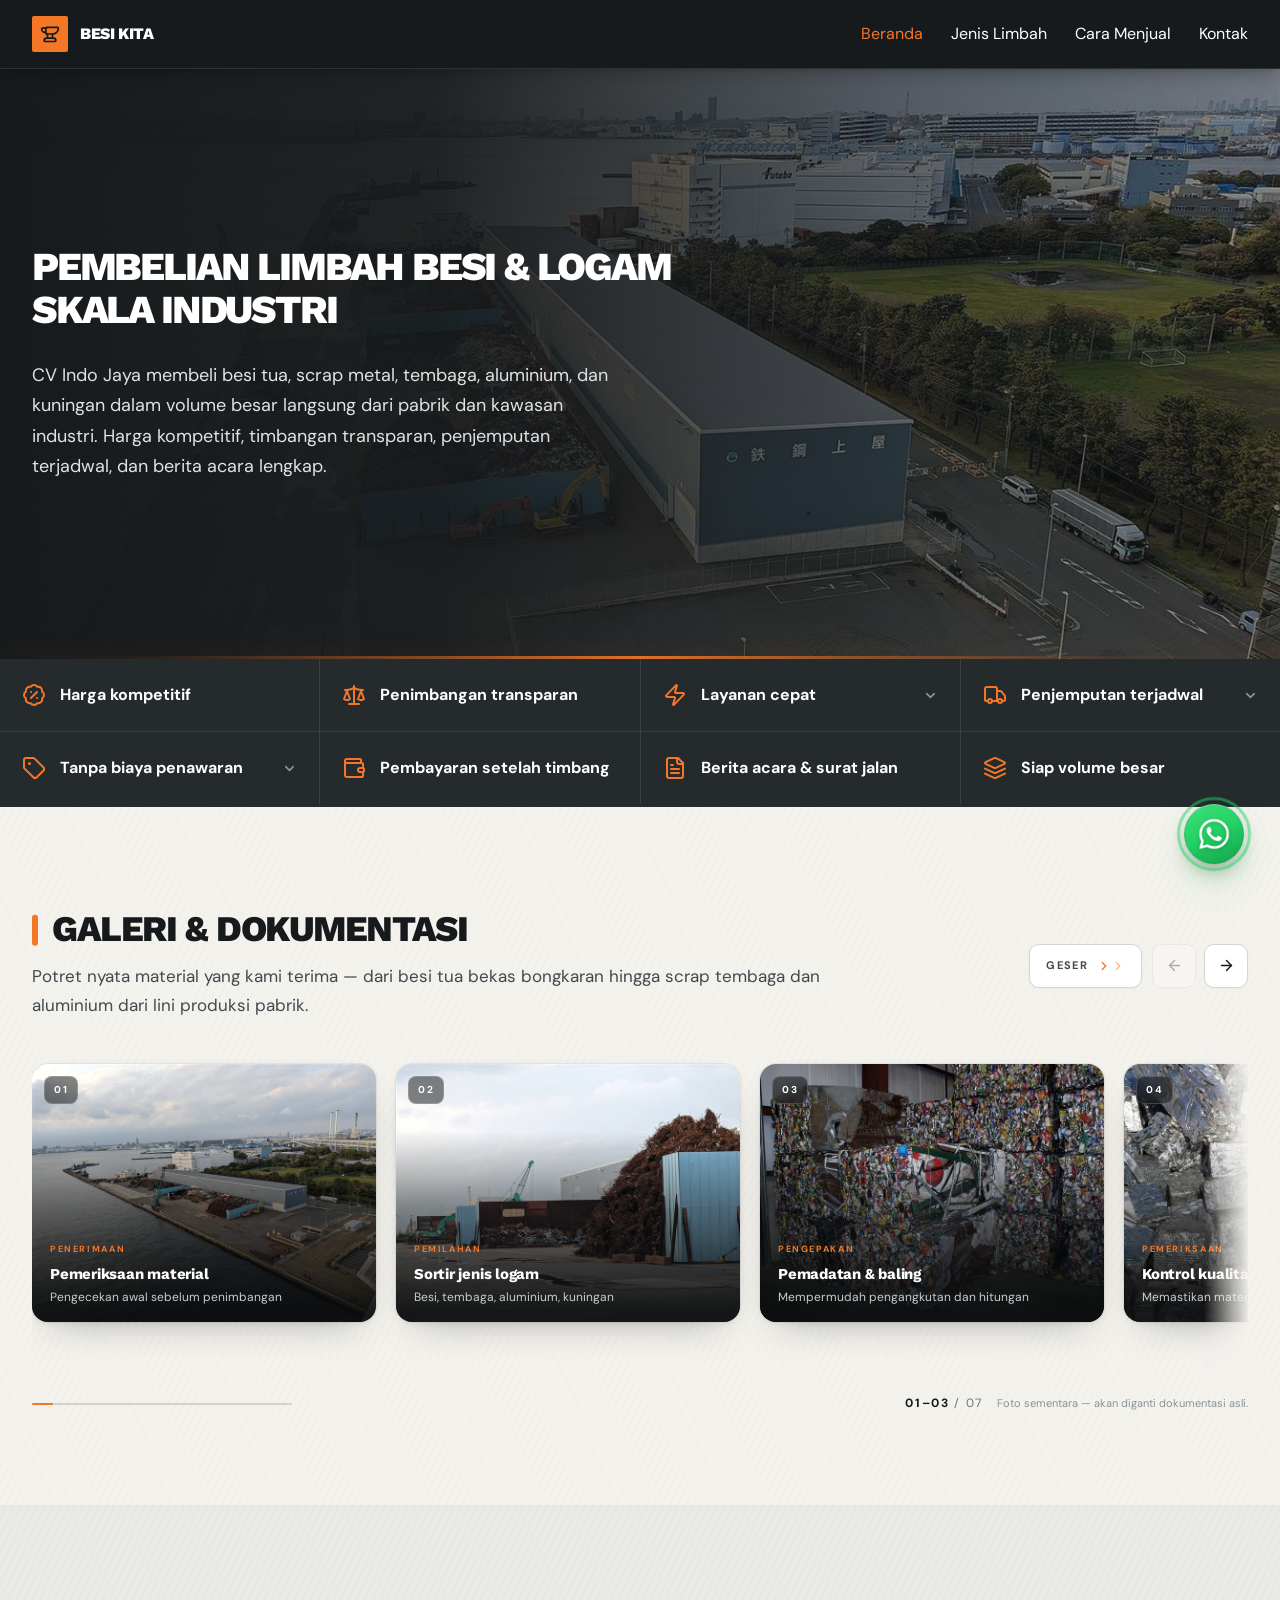
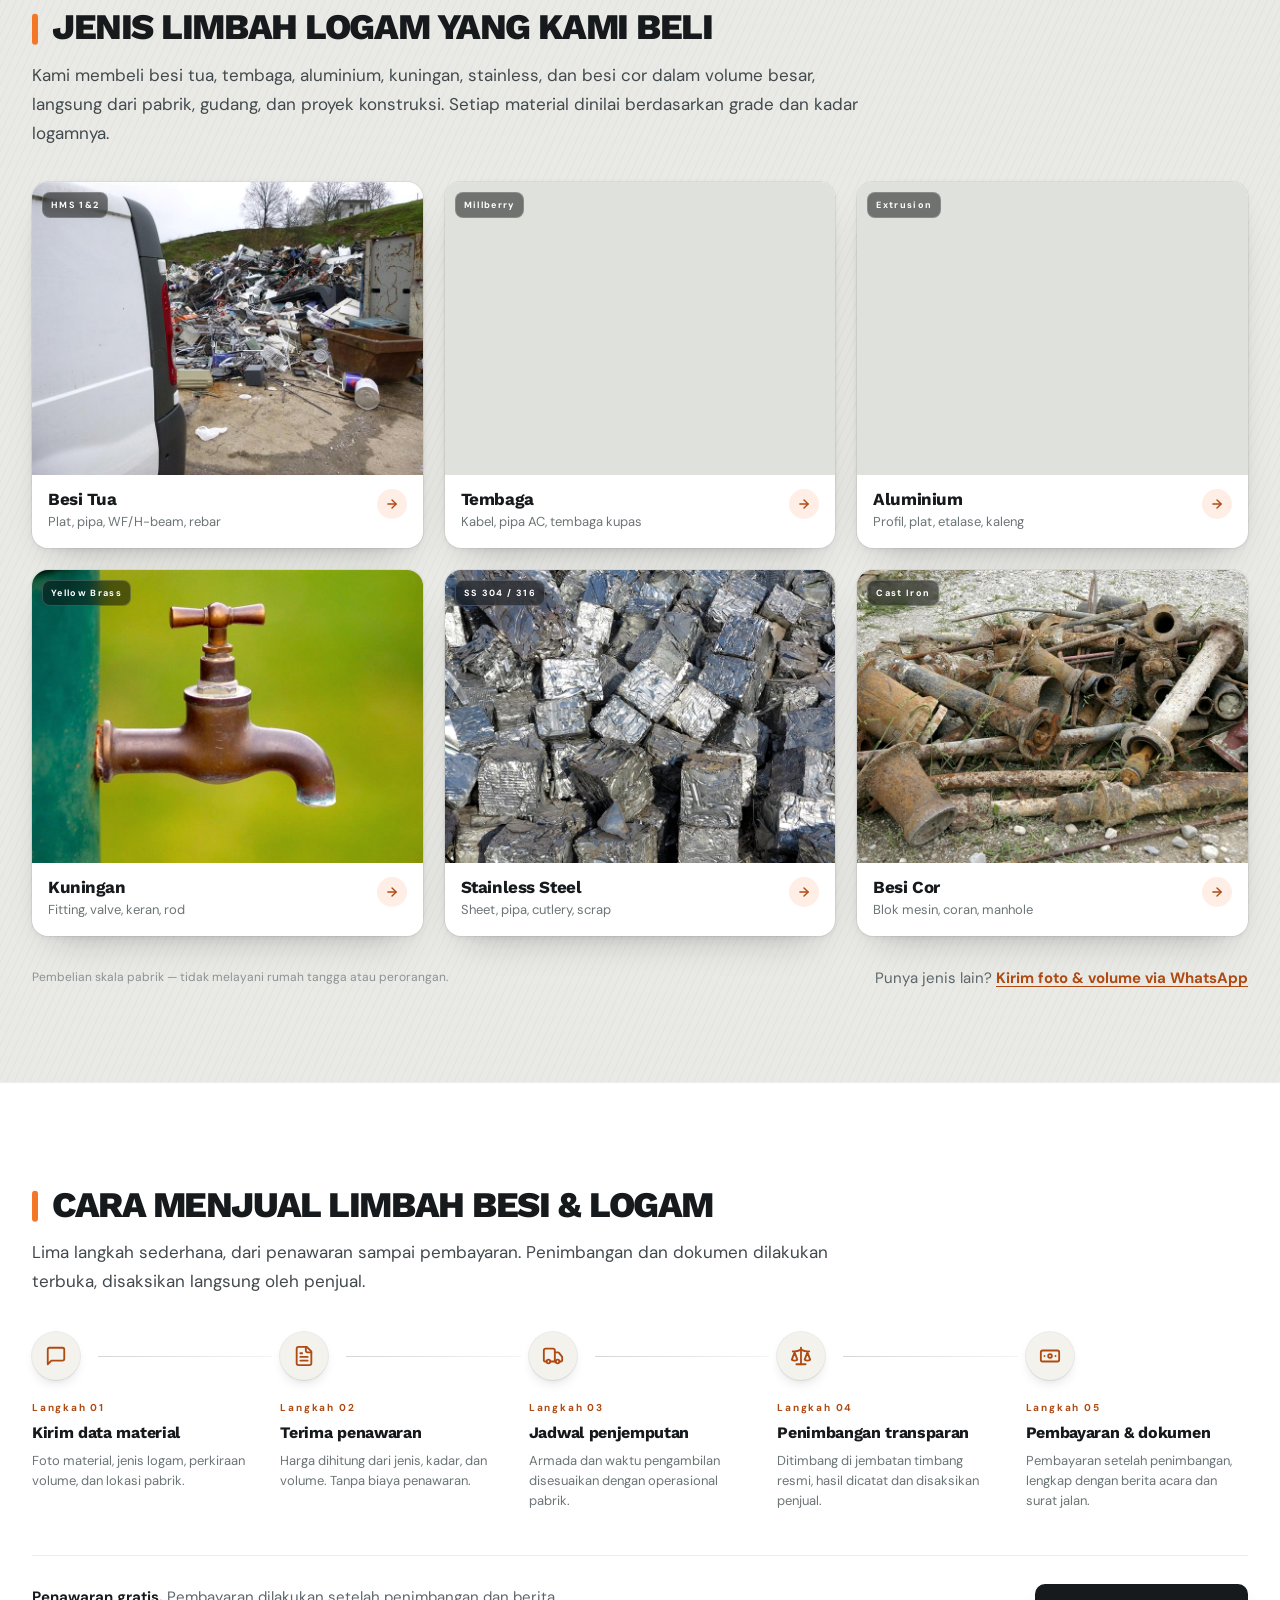
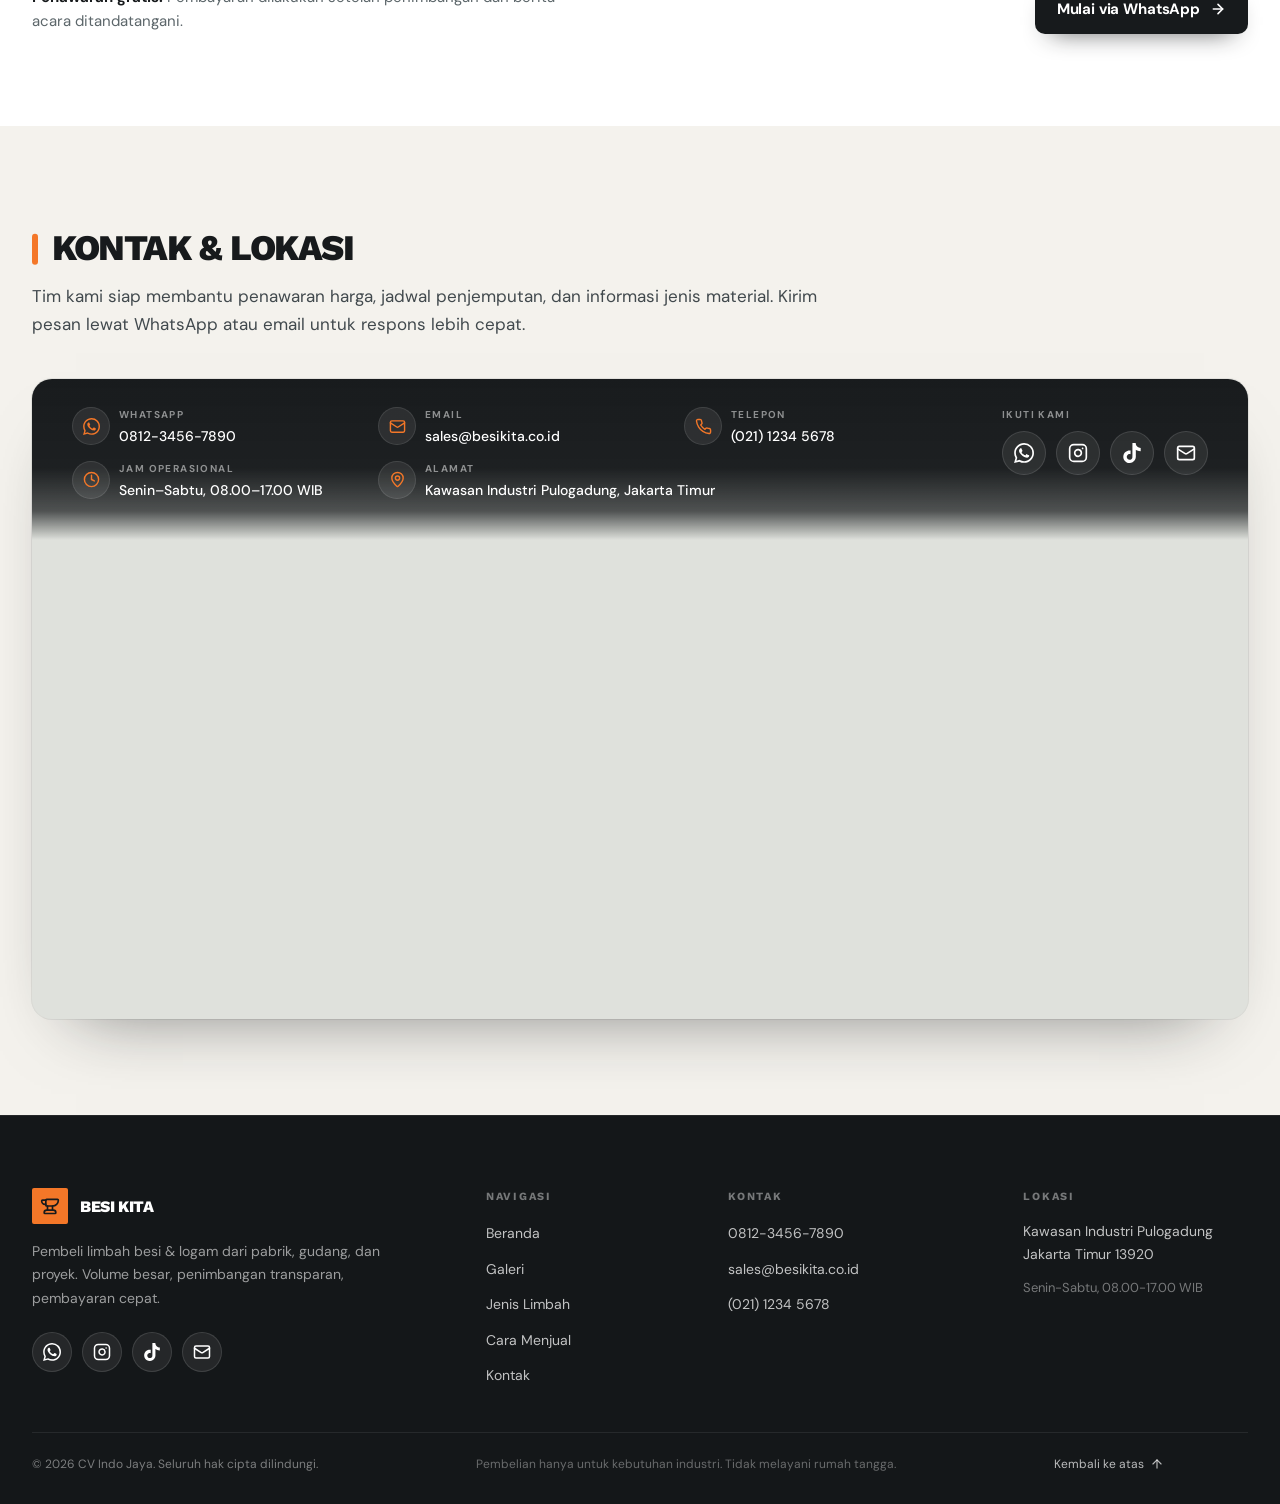
==== index.html @ 17318389 "Varian utama: seam hero lebih tebal, trust strip 8 keunggulan dengan dropdown alasan" ====
<!doctype html>
<html lang="id">
<head>
<meta charset="utf-8" />
<meta name="viewport" content="width=device-width, initial-scale=1" />
<!-- ===== SEO DASAR ===== -->
<title>Beli Limbah Besi &amp; Logam Pabrik | CV Indo Jaya</title>
<meta name="description" content="CV Indo Jaya membeli limbah besi tua, tembaga, aluminium, dan kuningan volume besar langsung dari pabrik. Timbangan transparan, jemput terjadwal." />
<meta name="robots" content="index, follow, max-image-preview:large, max-snippet:-1" />
<meta name="author" content="CV Indo Jaya" />
<meta name="geo.region" content="ID" />
<!-- TODO: ganti domain final saat sudah publish -->
<link rel="canonical" href="/" />
<link rel="alternate" hreflang="id" href="/" />

<!-- ===== OPEN GRAPH / WHATSAPP SHARE ===== -->
<meta property="og:type" content="website" />
<meta property="og:site_name" content="BESI KITA — CV Indo Jaya" />
<meta property="og:locale" content="id_ID" />
<meta property="og:title" content="Beli Limbah Besi &amp; Logam Skala Industri | CV Indo Jaya" />
<meta property="og:description" content="Pembelian besi tua, scrap metal, tembaga, aluminium, dan kuningan volume besar langsung dari pabrik. Timbangan transparan &amp; berita acara lengkap." />
<meta property="og:url" content="https://besikita.co.id/" />
<meta property="og:image" content="https://besikita.co.id/assets/hero/hero.jpg" />
<meta property="og:image:width" content="1500" />
<meta property="og:image:height" content="1130" />
<meta property="og:image:alt" content="Area penampungan scrap besi dan logam di kawasan industri" />
<meta name="twitter:card" content="summary_large_image" />
<meta name="twitter:title" content="Beli Limbah Besi &amp; Logam Skala Industri | CV Indo Jaya" />
<meta name="twitter:description" content="Pembelian besi tua, scrap metal, tembaga, aluminium, dan kuningan volume besar langsung dari pabrik." />
<meta name="twitter:image" content="https://besikita.co.id/assets/hero/hero.jpg" />

<meta name="theme-color" content="#171a1c" />
<script>document.documentElement.classList.add('js');</script>
<link rel="icon" href="data:image/svg+xml,%3Csvg xmlns='http://www.w3.org/2000/svg' viewBox='0 0 32 32'%3E%3Crect width='32' height='32' rx='3' fill='%23f47728'/%3E%3Cpath d='M9 12H8a4 4 0 0 1-4-4 1 1 0 0 1 1-1h4M9 7a1 1 0 0 1 1-1h13a1 1 0 0 1 1 1 7 7 0 0 1-7 7h-7a1 1 0 0 1-1-1zM11 14v4M17 14v4M7 23a3 3 0 0 1 3-3h8a3 3 0 0 1 3 3 1 1 0 0 1-1 1H8a1 1 0 0 1-1-1' fill='none' stroke='%23171a1c' stroke-width='2.2' stroke-linecap='round' stroke-linejoin='round'/%3E%3C/svg%3E" />

<link rel="preconnect" href="https://fonts.googleapis.com" />
<link rel="preconnect" href="https://fonts.gstatic.com" crossorigin />
<link href="https://fonts.googleapis.com/css2?family=DM+Sans:wght@400;700&family=Work+Sans:wght@700;800&display=swap" rel="stylesheet" />
<link rel="preload" as="image" href="assets/hero/hero.jpg" fetchpriority="high" />

<style>
  /* ============================================================
     TOKENS
     ============================================================ */
  :root{
    --coal:#171a1c;
    --panel:#24292c;
    --orange:#f47728;
    --orange-deep:#ae4a12;
    --cream:#f4f2ed;
    --paper:#e9e9e5;
    --muted:#abb3b7;
    --body:#41494d;
    --line-light:#d4d6d4;
    --line-dark:rgba(255,255,255,.10);
    --font-head:"Work Sans",system-ui,-apple-system,"Segoe UI",sans-serif;
    --font-body:"DM Sans",system-ui,-apple-system,"Segoe UI",sans-serif;
  }

  *,*::before,*::after{box-sizing:border-box}
  html{scroll-behavior:smooth;scroll-padding-top:86px;-webkit-text-size-adjust:100%}
  html body{
    margin:0;width:100%;
    font-family:var(--font-body);
    color:var(--coal);
    background:var(--cream);
    line-height:1.6;
    -webkit-font-smoothing:antialiased;
  }
  img{display:block;max-width:100%}
  a{color:inherit;text-decoration:none}
  p{margin:0}
  button{font:inherit;color:inherit}
  :focus-visible{outline:3px solid var(--orange);outline-offset:4px}
  .skip-link{
    position:absolute;left:-9999px;top:0;z-index:100;
    padding:12px 18px;background:var(--orange);color:#171a1c;
    font-weight:700;font-size:.875rem;
  }
  .skip-link:focus{left:12px;top:12px}

  .wrap{max-width:80rem;margin:0 auto;padding-left:20px;padding-right:20px}
  @media(min-width:768px){.wrap{padding-left:32px;padding-right:32px}}

  /* ============================================================
     NAVBAR
     ============================================================ */
  .site-header{
    position:sticky;top:0;z-index:50;width:100%;
    background:var(--coal);color:#fff;
    border-bottom:1px solid var(--line-dark);
    box-shadow:0 10px 15px -3px rgba(0,0,0,.18),0 4px 6px -4px rgba(0,0,0,.18);
  }
  .nav{
    display:flex;align-items:center;justify-content:space-between;gap:20px;
    max-width:80rem;margin:0 auto;padding:16px 20px;
  }
  @media(min-width:768px){.nav{padding:16px 32px}}

  .brand{display:flex;align-items:center;gap:12px;color:#fff}
  .brand-mark{
    display:inline-flex;align-items:center;justify-content:center;
    width:36px;height:36px;border-radius:2px;
    background:var(--orange);color:var(--coal);flex:0 0 auto;
  }
  .brand-mark svg{width:20px;height:20px}
  .brand-name{
    font-family:var(--font-head);font-weight:800;font-size:1rem;
    letter-spacing:-.025em;
  }

  .nav-links{display:none;align-items:center;gap:28px}
  @media(min-width:768px){.nav-links{display:flex}}
  .nav-links a{font-size:1rem;color:#fff;transition:color .18s ease}
  .nav-links a:hover{color:var(--orange)}
  .nav-links a[aria-current="true"]{color:var(--orange)}

  .nav-toggle{
    display:inline-flex;align-items:center;justify-content:center;
    padding:8px;border:0;border-radius:4px;background:transparent;color:#fff;cursor:pointer;
  }
  .nav-toggle svg{width:24px;height:24px}
  @media(min-width:768px){.nav-toggle{display:none}}

  .mobile-menu{display:none;border-top:1px solid var(--line-dark);padding:0 20px 20px}
  .mobile-menu.is-open{display:block}
  .mobile-menu nav{display:flex;flex-direction:column;gap:4px;padding-top:12px}
  .mobile-menu a{border-radius:4px;padding:10px 12px;font-size:1rem;color:#fff;transition:color .18s,background .18s}
  .mobile-menu a:hover{color:var(--orange);background:rgba(255,255,255,.04)}
  @media(min-width:768px){.mobile-menu{display:none!important}}

  /* ============================================================
     HERO
     ============================================================ */
  .hero{
    position:relative;isolation:isolate;overflow:hidden;color:#fff;
    background-color:#171a1c;
    background-image:
      repeating-linear-gradient(114deg,transparent 0,transparent 3px,rgba(255,255,255,.025) 4px,transparent 5px),
      linear-gradient(140deg,#23282b,#121516);
  }
  .hero-photo{position:absolute;inset:0;z-index:-10}
  .hero-photo img{width:100%;height:100%;object-fit:cover;object-position:center 40%}
  .hero-photo::after{
    content:"";position:absolute;inset:0;pointer-events:none;
    background:linear-gradient(90deg,#171a1c 0%,rgba(23,26,28,.94) 34%,rgba(23,26,28,.55) 70%,rgba(23,26,28,.35) 100%);
  }
  .hero-inner{
    display:flex;align-items:center;
    max-width:80rem;margin:0 auto;
    padding:88px 20px 92px;
  }
  @media(min-width:768px){
    .hero-inner{min-height:590px;padding:112px 32px}
  }
  .hero-copy{max-width:56rem}
  .hero-title{
    font-family:var(--font-head);font-weight:800;
    font-size:clamp(2rem,3.1vw,2.5rem);
    line-height:1.08;letter-spacing:-.055em;
    text-transform:uppercase;color:#fff;
    margin:0;max-width:54rem;
  }
  .hero-title span{display:block}
  .hero-desc{
    margin-top:28px;max-width:36rem;
    font-size:1rem;line-height:1.7;color:#e0e3e3;
  }
  @media(min-width:768px){.hero-desc{font-size:1.125rem}}
  @media(max-width:379px){.hero-title{font-size:1.75rem}}
  .hero-bar{
    position:absolute;left:0;bottom:0;width:100%;height:3px;
    background:linear-gradient(90deg,
      transparent 0%,
      rgba(244,119,40,.08) 12%,
      rgba(244,119,40,.55) 34%,
      #f47728 50%,
      rgba(244,119,40,.55) 66%,
      rgba(244,119,40,.08) 88%,
      transparent 100%);
    box-shadow:0 -1px 20px rgba(244,119,40,.22);
    opacity:.9;
  }

  /* ============================================================
     TRUST STRIP
     ============================================================ */
  .trust{background:#252a2d;color:#fff}
  .trust-inner{max-width:80rem;margin:0 auto}
  .trust-grid{
    display:grid;grid-template-columns:1fr;gap:1px;
    background:rgba(255,255,255,.10);
  }
  @media(min-width:360px){.trust-grid{grid-template-columns:repeat(2,minmax(0,1fr))}}
  @media(min-width:1280px){.trust-grid{grid-template-columns:repeat(4,minmax(0,1fr))}}
  .trust-item{
    display:flex;align-items:center;gap:14px;
    background:#252a2d;padding:22px 20px;
    color:#fff;font:inherit;text-align:left;border:0;
  }
  .trust-item p{font-weight:700;font-size:.9375rem;line-height:1.3;margin:0}
  @media(max-width:639px){
    .trust-item{padding:15px 14px;gap:10px}
    .trust-item p{font-size:.875rem}
    .trust-item svg{width:21px;height:21px}
    .trust-item .trust-chev{width:14px;height:14px}
  }
  @media(min-width:768px){.trust-item{padding:24px 22px}.trust-item p{font-size:1rem}}
  .trust-item svg{width:24px;height:24px;flex:0 0 auto;color:var(--orange)}
  .trust-toggle{
    cursor:pointer;transition:background .2s ease,box-shadow .2s ease;
    -webkit-tap-highlight-color:transparent;
  }
  .trust-toggle:hover{background:#2a3033}
  .trust-toggle[aria-expanded="true"]{background:#2b3134;box-shadow:inset 0 -2px 0 var(--orange)}
  .trust-toggle p{flex:1 1 auto}
  .trust-item .trust-chev{
    width:15px;height:15px;flex:0 0 auto;color:#8d9599;
    transition:transform .28s ease,color .2s ease;
  }
  .trust-toggle:hover .trust-chev{color:#cbd1d3}
  .trust-toggle[aria-expanded="true"] .trust-chev{transform:rotate(180deg);color:var(--orange)}
  .trust-panel{
    display:grid;grid-template-rows:0fr;opacity:0;
    background:#1e2326;border-top:1px solid rgba(255,255,255,.08);
    transition:grid-template-rows .34s cubic-bezier(.2,.7,.2,1),opacity .24s ease;
  }
  .trust-panel.is-open{grid-template-rows:1fr;opacity:1}
  .trust-panel-in{overflow:hidden}
  .trust-reason{
    margin:0;padding:18px 20px 22px;max-width:64rem;
    color:#d7dcdd;font-size:.9375rem;line-height:1.68;
  }
  @media(min-width:768px){.trust-reason{padding:20px 24px 24px;font-size:1rem}}
  .trust-reason-label{
    display:block;margin-bottom:6px;
    font-size:.6875rem;font-weight:700;letter-spacing:.14em;
    text-transform:uppercase;color:var(--orange);
  }
  @media (prefers-reduced-motion: reduce){
    .trust-panel{transition:none}
  }

  /* ============================================================
     GALERI & DOKUMENTASI
     ============================================================ */
  .gal{
    background-color:var(--cream);
    background-image:repeating-linear-gradient(115deg,transparent 0,transparent 5px,rgba(23,26,28,.025) 6px,transparent 7px);
    padding:76px 0 68px;
  }
  @media(min-width:768px){.gal{padding:104px 0 92px}}

  .gal-head{display:flex;flex-wrap:wrap;align-items:center;justify-content:space-between;gap:24px 28px}
  .gal-title,.mat-title,.cara-title,.kontak-title{
    display:flex;align-items:center;gap:14px;
    font-family:var(--font-head);font-weight:800;color:var(--coal);
    font-size:clamp(1.625rem,2.9vw,2.25rem);
    line-height:1.04;letter-spacing:-.04em;text-transform:uppercase;
    margin:0;
  }
  .gal-title::before,.mat-title::before,.cara-title::before,.kontak-title::before{
    content:"";flex:0 0 auto;width:6px;height:.86em;border-radius:3px;
    background:var(--orange);transform:translateY(.02em);
  }

  /* penjelasan singkat di bawah heading section */
  .sec-sub{
    margin:14px 0 0;max-width:46rem;
    color:var(--body);font-size:1rem;line-height:1.7;
  }
  @media(min-width:768px){
    .sec-sub{font-size:1.0625rem;max-width:52rem}
  }
  .sec-head-txt{min-width:0}
  .sec-sub + .mat-grid{margin-top:26px}
  .sec-sub + .cara-list{margin-top:28px}
  .sec-sub + .kontak-mapbox{margin-top:32px}
  @media(min-width:900px){
    .sec-sub + .mat-grid{margin-top:34px}
    .sec-sub + .cara-list{margin-top:36px}
  }
  @media(min-width:768px){
    .sec-sub + .kontak-mapbox{margin-top:40px}
  }

  .gal-tools{display:flex;align-items:center;gap:10px;flex-wrap:wrap}
  .gal-hint{
    display:inline-flex;align-items:center;gap:9px;height:44px;padding:0 16px;
    border:1px solid var(--line-light);border-radius:10px;background:#fff;
    font-size:.6875rem;font-weight:700;letter-spacing:.12em;text-transform:uppercase;
    color:var(--body);white-space:nowrap;
    box-shadow:0 1px 2px rgba(23,26,28,.04);
  }
  .gal-hint .chev{display:inline-flex;color:var(--orange)}
  .gal-hint svg{animation:chev 1.7s ease-in-out infinite}
  .gal-hint svg:nth-child(2){animation-delay:.16s;opacity:.5}
  @keyframes chev{0%,100%{transform:translateX(0);opacity:.4}45%{transform:translateX(4px);opacity:1}}

  .gal-nav{display:flex;gap:8px}
  .gal-btn{
    width:44px;height:44px;display:grid;place-items:center;cursor:pointer;
    border:1px solid var(--line-light);border-radius:10px;background:#fff;color:var(--coal);
    box-shadow:0 1px 2px rgba(23,26,28,.04);
    transition:background .2s,border-color .2s,color .2s,transform .2s,box-shadow .2s;
  }
  .gal-btn svg{width:17px;height:17px}
  .gal-btn:hover:not(:disabled){background:var(--orange);border-color:var(--orange);color:#fff;transform:translateY(-1px);box-shadow:0 6px 16px -8px rgba(244,119,40,.75)}
  .gal-btn:disabled{opacity:.32;cursor:not-allowed}

  .gal-viewport{position:relative;margin-top:16px}
  .gal-scroller{
    display:flex;gap:20px;
    overflow-x:auto;overscroll-behavior-x:contain;
    scroll-snap-type:x mandatory;scroll-behavior:smooth;
    scrollbar-width:none;-ms-overflow-style:none;
    padding:28px 2px 52px;cursor:grab;
  }
  .gal-scroller::-webkit-scrollbar{display:none}
  .gal-viewport.is-dragging .gal-scroller{scroll-snap-type:none;scroll-behavior:auto;cursor:grabbing}
  .gal-viewport.is-dragging .gal-card{pointer-events:none}

  .gal-card{
    position:relative;flex:0 0 auto;margin:0;
    width:clamp(232px,72vw,360px);
    scroll-snap-align:start;
    background:#fff;border-radius:16px;overflow:hidden;
    box-shadow:
      0 0 0 1px rgba(23,26,28,.06),
      0 2px 6px rgba(23,26,28,.05),
      0 18px 36px -20px rgba(23,26,28,.34);
    transition:transform .34s cubic-bezier(.2,.7,.3,1),box-shadow .34s;
  }
  @media(min-width:640px){.gal-card{width:min(42vw,344px)}}
  .gal-card:hover{
    transform:translateY(-6px);
    box-shadow:
      0 0 0 1px rgba(244,119,40,.26),
      0 4px 10px rgba(23,26,28,.06),
      0 30px 56px -22px rgba(23,26,28,.42);
  }

  .gal-figure{position:relative;aspect-ratio:4/3;overflow:hidden;background:#dfe1dc}
  .gal-figure img{
    width:100%;height:100%;object-fit:cover;
    filter:saturate(.9) contrast(1.03);
    transition:transform .7s cubic-bezier(.2,.7,.3,1),filter .45s;
  }
  .gal-card:hover .gal-figure img{transform:scale(1.045);filter:saturate(1) contrast(1.04)}
  .gal-shade{
    position:absolute;inset:0;pointer-events:none;
    background:linear-gradient(0deg,rgba(10,12,13,.92) 4%,rgba(10,12,13,.45) 44%,rgba(10,12,13,0) 74%);
  }
  .gal-num{
    position:absolute;top:12px;left:12px;
    font-size:.625rem;font-weight:700;letter-spacing:.16em;color:#fff;
    background:rgba(10,12,13,.5);-webkit-backdrop-filter:blur(8px);backdrop-filter:blur(8px);
    border:1px solid rgba(255,255,255,.18);border-radius:8px;padding:5px 9px;
  }
  .gal-cap{position:absolute;left:18px;right:18px;bottom:16px}
  .gal-tag{
    display:block;font-size:.5625rem;font-weight:700;letter-spacing:.18em;
    text-transform:uppercase;color:var(--orange);margin-bottom:5px;
  }
  .gal-cap h3{
    font-family:var(--font-head);font-size:.9375rem;font-weight:700;
    color:#fff;margin:0;letter-spacing:-.015em;
  }
  .gal-cap p{margin:3px 0 0;font-size:.75rem;line-height:1.45;color:#c8cecf}

  .gal-fade{
    position:absolute;top:0;right:0;height:100%;width:28px;pointer-events:none;
    background:linear-gradient(90deg,rgba(244,242,237,0),rgba(244,242,237,.7) 68%,rgba(244,242,237,.96));
    transition:opacity .3s;
  }
  @media(min-width:640px){.gal-fade{width:44px}}
  .gal-viewport.is-end .gal-fade{opacity:0}

  .gal-foot{display:flex;align-items:center;justify-content:space-between;gap:18px;margin-top:20px;flex-wrap:wrap}
  .gal-progress{
    position:relative;height:2px;width:min(260px,46vw);
    background:rgba(23,26,28,.14);border-radius:999px;overflow:hidden;
  }
  .gal-progress span{
    position:absolute;left:0;top:0;bottom:0;width:100%;
    background:var(--orange);border-radius:999px;
    transform:scaleX(.08);transform-origin:0 50%;
    transition:transform .12s linear;
  }
  .gal-meta{display:flex;align-items:center;gap:14px}
  .gal-count{font-size:.75rem;letter-spacing:.14em;color:#6b7476;font-variant-numeric:tabular-nums}
  .gal-count b{color:var(--coal);font-weight:700}
  .gal-note{font-size:.6875rem;color:#8a9294}

  /* ============================================================
     JENIS LIMBAH
     ============================================================ */
  .mat{
    background-color:var(--paper);
    background-image:repeating-linear-gradient(115deg,transparent 0,transparent 5px,rgba(23,26,28,.03) 6px,transparent 7px);
    padding:76px 0 68px;
  }
  @media(min-width:768px){.mat{padding:104px 0 92px}}

  .mat-title{max-width:44rem}

  .mat-grid{display:grid;grid-template-columns:repeat(2,minmax(0,1fr));gap:14px;margin-top:36px}
  @media(max-width:359px){.mat-grid{grid-template-columns:1fr}}
  @media(min-width:900px){.mat-grid{grid-template-columns:repeat(3,minmax(0,1fr));gap:22px;margin-top:46px}}

  .mat-cell{display:flex}

  .mat-card{
    display:flex;flex-direction:column;width:100%;
    background:#fff;border-radius:16px;overflow:hidden;
    box-shadow:
      0 0 0 1px rgba(23,26,28,.06),
      0 2px 6px rgba(23,26,28,.05),
      0 18px 36px -22px rgba(23,26,28,.34);
    transition:transform .32s cubic-bezier(.2,.7,.3,1),box-shadow .32s;
  }
  .mat-card:hover,.mat-card:focus-visible{
    transform:translateY(-5px);
    box-shadow:
      0 0 0 1px rgba(244,119,40,.26),
      0 4px 10px rgba(23,26,28,.06),
      0 30px 56px -24px rgba(23,26,28,.42);
  }

  .mat-figure{position:relative;aspect-ratio:4/3;overflow:hidden;background:#dfe1dc}
  .mat-figure img{
    width:100%;height:100%;object-fit:cover;
    filter:saturate(.92) contrast(1.04);
    transition:transform .7s cubic-bezier(.2,.7,.3,1),filter .45s;
  }
  .mat-card:hover .mat-figure img{transform:scale(1.05);filter:saturate(1) contrast(1.04)}

  .mat-grade{
    position:absolute;top:10px;left:10px;
    font-size:.5625rem;font-weight:700;letter-spacing:.15em;color:#fff;
    background:rgba(10,12,13,.52);-webkit-backdrop-filter:blur(8px);backdrop-filter:blur(8px);
    border:1px solid rgba(255,255,255,.18);border-radius:8px;padding:5px 8px;
    white-space:nowrap;
  }

  .mat-body{display:flex;align-items:flex-start;gap:10px;padding:14px 16px 16px;flex:1 1 auto}
  .mat-txt{min-width:0}
  .mat-name{
    font-family:var(--font-head);font-size:1.0625rem;font-weight:700;
    line-height:1.2;letter-spacing:-.025em;color:var(--coal);margin:0;
  }
  .mat-items{margin:4px 0 0;font-size:.8125rem;line-height:1.45;color:#6b7476}
  .mat-go{
    margin-left:auto;flex:0 0 auto;width:30px;height:30px;border-radius:999px;
    display:grid;place-items:center;
    background:rgba(244,119,40,.12);color:var(--orange-deep);
    transition:background .25s,color .25s,transform .25s;
  }
  .mat-go svg{width:14px;height:14px}
  .mat-card:hover .mat-go,.mat-card:focus-visible .mat-go{background:var(--orange);color:#fff;transform:translateX(2px)}

  @media(max-width:479px){
    .mat-body{padding:12px 13px 14px;gap:8px}
    .mat-name{font-size:.9375rem}
    .mat-items{font-size:.75rem;line-height:1.4}
    .mat-go{width:26px;height:26px}
    .mat-go svg{width:12px;height:12px}
    .mat-grade{font-size:.5rem;padding:4px 7px}
  }

  .mat-foot{
    display:flex;flex-wrap:wrap;align-items:center;justify-content:space-between;
    gap:10px 24px;margin-top:30px;
  }
  .mat-syarat{font-size:.75rem;color:#8a9294}
  .mat-note{font-size:.9375rem;color:#5c666a}
  .mat-note a{
    color:var(--orange-deep);font-weight:700;
    text-decoration:underline;text-underline-offset:3px;text-decoration-thickness:1px;
    transition:color .2s;
  }
  .mat-note a:hover{color:var(--orange)}

  /* reveal on scroll (aman tanpa JS) */
  .js .reveal{opacity:0;transform:translateY(18px)}
  .js .reveal.is-in{
    opacity:1;transform:none;
    transition:opacity .6s cubic-bezier(.2,.7,.3,1),transform .6s cubic-bezier(.2,.7,.3,1);
  }

  /* ============================================================
     CARA MENJUAL
     ============================================================ */
  .cara{
    background:#fff;
    border-top:1px solid rgba(23,26,28,.07);
    padding:76px 0 68px;
  }
  @media(min-width:768px){.cara{padding:104px 0 92px}}

  .cara-title{max-width:44rem}

  .cara-list{margin:44px 0 0;padding:0;list-style:none}
  @media(min-width:900px){
    .cara-list{
      display:grid;grid-template-columns:repeat(5,minmax(0,1fr));
      column-gap:26px;margin-top:52px;
    }
  }

  .cara-step{position:relative;padding:0 0 34px 68px}
  .cara-step:last-child{padding-bottom:0}
  .cara-step:not(:last-child)::after{
    content:"";position:absolute;left:23px;top:56px;bottom:6px;width:1px;
    background:linear-gradient(180deg,rgba(23,26,28,.18),rgba(23,26,28,.04));
  }

  .cara-ico{
    position:absolute;left:0;top:0;
    width:48px;height:48px;border-radius:999px;
    display:grid;place-items:center;
    background:var(--cream);color:var(--orange-deep);
    box-shadow:0 0 0 1px rgba(23,26,28,.08),0 6px 16px -10px rgba(23,26,28,.45);
    transition:background .25s,color .25s,box-shadow .25s,transform .25s;
  }
  .cara-ico svg{width:22px;height:22px}
  .cara-step:hover .cara-ico{
    background:var(--orange);color:#fff;transform:translateY(-2px);
    box-shadow:0 0 0 1px rgba(244,119,40,.35),0 12px 24px -10px rgba(244,119,40,.85);
  }

  .cara-num{
    display:block;font-size:.625rem;font-weight:700;letter-spacing:.18em;
    color:var(--orange-deep);margin-bottom:7px;
  }
  .cara-name{
    font-family:var(--font-head);font-size:1rem;font-weight:700;
    line-height:1.28;letter-spacing:-.02em;color:var(--coal);margin:0;
  }
  .cara-desc{margin:7px 0 0;font-size:.8125rem;line-height:1.55;color:#6b7476}

  @media(min-width:900px){
    .cara-step{padding:0}
    .cara-ico{position:static;margin-bottom:20px}
    .cara-step:not(:last-child)::after{
      left:66px;right:-18px;top:24px;bottom:auto;width:auto;height:1px;
      background:linear-gradient(90deg,rgba(23,26,28,.18),rgba(23,26,28,.05));
    }
  }
  @media(min-width:900px) and (max-width:1100px){
    .cara-name{font-size:.9375rem}
  }

  .cara-foot{
    display:flex;flex-wrap:wrap;align-items:center;justify-content:space-between;
    gap:16px 28px;margin-top:44px;padding-top:28px;
    border-top:1px solid rgba(23,26,28,.08);
  }
  .cara-note{font-size:.9375rem;line-height:1.6;color:#5c666a;max-width:34rem}
  .cara-note b{color:var(--coal);font-weight:700}
  .cara-btn{
    display:inline-flex;align-items:center;gap:10px;
    height:50px;padding:0 22px;border-radius:10px;
    background:var(--coal);color:#fff;
    font-size:.9375rem;font-weight:700;letter-spacing:-.01em;
    box-shadow:0 12px 26px -16px rgba(23,26,28,.9);
    transition:background .22s,color .22s,transform .22s,box-shadow .22s;
  }
  .cara-btn svg{width:16px;height:16px;transition:transform .22s}
  .cara-btn:hover{
    background:var(--orange);color:var(--coal);transform:translateY(-1px);
    box-shadow:0 16px 30px -16px rgba(244,119,40,.9);
  }
  .cara-btn:hover svg{transform:translateX(3px)}

  /* ============================================================
     KONTAK & LOKASI
     ============================================================ */
  .kontak{
    background:var(--cream);
    padding:76px 0 76px;
  }
  @media(min-width:768px){
    .kontak{padding:104px 0 96px}
  }

  .kontak-mapbox{
    position:relative;
    margin-top:44px;
    height:640px;
    border-radius:20px;
    overflow:hidden;
    background:#dfe1dc;
    box-shadow:0 0 0 1px rgba(23,26,28,.08),0 34px 70px -44px rgba(23,26,28,.6);
  }
  @media(min-width:768px){
    .kontak-mapbox{height:clamp(640px,66vh,720px);margin-top:52px}
  }

  .kontak-mapbox iframe{
    position:absolute;inset:0;
    width:100%;height:100%;border:0;display:block;
    filter:grayscale(.22) contrast(1.03);
  }

  /* gradasi: seperempat atas peta */
  .kontak-ov{
    position:absolute;left:0;right:0;top:0;z-index:2;
    min-height:25%;
    display:flex;flex-direction:column;gap:14px;
    padding:22px 18px 30px;
    background:linear-gradient(180deg,
      rgba(18,21,23,.97) 0%,
      rgba(18,21,23,.95) 55%,
      rgba(18,21,23,.70) 82%,
      rgba(18,21,23,0) 100%);
    pointer-events:none;
  }
  .kontak-ov > *{pointer-events:auto}

  .k-grid{display:grid;grid-template-columns:1fr 1fr;gap:10px 14px}
  .k-item--wide{grid-column:1/-1}
  @media(min-width:900px){
    .kontak-ov{
      flex-direction:row;align-items:flex-start;justify-content:space-between;
      gap:36px;padding:28px 40px 40px;
    }
    .k-grid{grid-template-columns:repeat(3,minmax(0,1fr));gap:14px 24px;flex:1 1 auto}
    .k-item--wide{grid-column:span 2}
  }

  .k-item{display:flex;align-items:flex-start;gap:9px;color:#fff;min-width:0}
  .k-ico{
    flex:0 0 auto;width:32px;height:32px;border-radius:999px;
    display:grid;place-items:center;
    background:rgba(255,255,255,.08);color:var(--orange);
    box-shadow:inset 0 0 0 1px rgba(255,255,255,.1);
    transition:background .2s,color .2s,transform .2s;
  }
  .k-ico svg{width:15px;height:15px}
  a.k-item:hover .k-ico,
  a.k-item:focus-visible .k-ico{
    background:var(--orange);color:#141719;transform:translateY(-2px);
  }
  .k-lbl{
    display:block;font-size:.625rem;font-weight:700;letter-spacing:.14em;
    text-transform:uppercase;color:rgba(255,255,255,.5);
  }
  .k-val{
    display:block;margin-top:3px;
    font-size:.875rem;line-height:1.45;font-weight:500;color:#fff;
    transition:color .2s;
  }
  a.k-item:hover .k-val,
  a.k-item:focus-visible .k-val{color:var(--orange)}

  @media(max-width:899px){
    .k-val{font-size:.8125rem}
    .k-lbl{font-size:.5625rem}
  }
  @media(min-width:900px){
    .k-ico{width:38px;height:38px}
    .k-ico svg{width:17px;height:17px}
  }

  .k-soc{display:flex;flex-direction:column;gap:8px;flex:0 0 auto}
  .soc-row{display:flex;gap:10px;flex-wrap:wrap}
  .soc{
    width:44px;height:44px;border-radius:999px;
    display:grid;place-items:center;
    color:#fff;background:rgba(255,255,255,.07);
    box-shadow:inset 0 0 0 1px rgba(255,255,255,.12);
    transition:transform .22s ease,background .22s ease,color .22s ease,box-shadow .22s ease;
  }
  .soc svg{width:20px;height:20px}
  .soc:hover,.soc:focus-visible{
    transform:scale(1.12);
    background:var(--orange);color:#141719;
    box-shadow:inset 0 0 0 1px rgba(244,119,40,.6),0 14px 26px -12px rgba(244,119,40,.9);
  }


  /* ============================================================
     FOOTER
     ============================================================ */
  .site-footer{
    background:#141719;
    color:rgba(255,255,255,.66);
    border-top:1px solid rgba(255,255,255,.07);
    padding:56px 0 26px;
  }
  @media(min-width:768px){.site-footer{padding:72px 0 30px}}

  .ft-grid{display:grid;gap:34px}
  @media(min-width:600px){
    .ft-grid{grid-template-columns:1fr 1fr;gap:40px 32px}
    .ft-brand{grid-column:1/-1}
  }
  @media(min-width:800px){
    .ft-grid{grid-template-columns:repeat(3,minmax(0,1fr))}
  }
  @media(min-width:1000px){
    .ft-grid{grid-template-columns:1.55fr .75fr .95fr .85fr;gap:44px;align-items:start}
    .ft-brand{grid-column:auto}
  }

  .ft-desc{
    margin:16px 0 0;max-width:36ch;
    font-size:.875rem;line-height:1.65;color:rgba(255,255,255,.58);
  }
  .ft-soc{display:flex;gap:10px;margin-top:22px;flex-wrap:wrap}
  .ft-soc .soc{width:40px;height:40px}
  .ft-soc .soc svg{width:18px;height:18px}

  .ft-h{
    margin:0 0 14px;
    font-family:var(--font-head);font-weight:700;
    font-size:.6875rem;letter-spacing:.16em;text-transform:uppercase;
    color:rgba(255,255,255,.42);
  }
  .ft-list{list-style:none;margin:0;padding:0;display:flex;flex-direction:column;gap:10px}
  .ft-list a{
    font-size:.875rem;color:rgba(255,255,255,.74);
    transition:color .18s ease;
  }
  .ft-list a:hover,.ft-list a:focus-visible{
    color:#fff;
    text-decoration:underline;text-underline-offset:4px;
    text-decoration-color:var(--orange);
  }

  .ft-addr{
    margin:0;font-style:normal;
    font-size:.875rem;line-height:1.65;color:rgba(255,255,255,.74);
  }
  .ft-hours{
    margin:12px 0 0;
    font-size:.8125rem;line-height:1.5;color:rgba(255,255,255,.42);
  }

  .ft-bottom{
    margin-top:44px;padding-top:22px;
    border-top:1px solid rgba(255,255,255,.08);
    display:flex;flex-direction:column;gap:10px;
    font-size:.75rem;line-height:1.6;color:rgba(255,255,255,.44);
  }
  .ft-bottom p{margin:0}
  .ft-note{color:rgba(255,255,255,.36)}
  .ft-top{
    align-self:flex-start;
    display:inline-flex;align-items:center;gap:6px;
    color:rgba(255,255,255,.7);
    transition:color .18s ease;
  }
  .ft-top:hover,.ft-top:focus-visible{color:var(--orange)}
  .ft-top svg{width:14px;height:14px}
  @media(min-width:768px){
    .ft-bottom{
      flex-direction:row;align-items:center;justify-content:space-between;
      gap:24px;padding-right:84px;
    }
    .ft-note{flex:1;text-align:center}
    .ft-top{margin-left:auto}
  }

  /* ============================================================
     FLOATING WHATSAPP
     ============================================================ */
  .wa-float{
    position:fixed;right:28px;bottom:28px;z-index:9999;
    display:flex;align-items:center;justify-content:center;
    width:60px;height:60px;border-radius:9999px;
    background:linear-gradient(155deg,#3ee07a 0%,#25d366 46%,#12a24a 100%);
    color:#fff;
    box-shadow:
      inset 0 1px 0 rgba(255,255,255,.34),
      inset 0 0 0 1px rgba(15,80,40,.18),
      0 10px 22px -6px rgba(9,32,20,.42),
      0 20px 44px -16px rgba(37,211,102,.72);
    transition:transform .24s cubic-bezier(.34,1.56,.64,1),box-shadow .24s ease;
    animation:wa-breathe 4s cubic-bezier(.45,0,.25,1) infinite;
    will-change:scale;
  }
  @media(min-width:768px){
    .wa-float{right:36px;bottom:36px}
  }
  /* garis ring di area shadow */
  .wa-float::after{
    content:"";
    position:absolute;inset:-7px;
    border-radius:9999px;
    border:3px solid rgba(37,211,102,.5);
    pointer-events:none;
    transition:border-color .24s ease;
  }
  .wa-float:hover::after{border-color:rgba(37,211,102,.8)}
  .wa-float:hover{
    animation:none;
    transform:translateY(-3px) scale(1.12);
    box-shadow:
      inset 0 1px 0 rgba(255,255,255,.42),
      inset 0 0 0 1px rgba(15,80,40,.18),
      0 14px 28px -6px rgba(9,32,20,.48),
      0 26px 54px -18px rgba(37,211,102,.85);
  }
  .wa-float:active{transform:translateY(-1px) scale(.97)}
  .wa-float svg{
    width:30px;height:30px;
    filter:drop-shadow(0 1px 2px rgba(0,0,0,.2));
  }

  @keyframes wa-breathe{
    0%, 6%{scale:1}
    12%{scale:1.1}
    20%{scale:1}
    28%{scale:1.07}
    38%, 100%{scale:1}
  }

  @media(prefers-reduced-motion:reduce){
    html{scroll-behavior:auto}
    *,*::before,*::after{transition:none!important;animation:none!important}
    .js .reveal{opacity:1;transform:none}
  }
</style>

<!-- ===== STRUCTURED DATA (Google rich result) ===== -->
<!-- TODO: lengkapi telephone, address, dan sameAs setelah data resmi CV tersedia -->
<script type="application/ld+json">
{
  "@context": "https://schema.org",
  "@graph": [
    {
      "@type": "Organization",
      "@id": "https://besikita.co.id/#organisasi",
      "name": "CV Indo Jaya",
      "alternateName": "BESI KITA",
      "url": "https://besikita.co.id/",
      "description": "Pembeli limbah besi dan logam skala industri. Menerima besi tua, scrap metal, tembaga, aluminium, dan kuningan dalam volume besar langsung dari pabrik dan kawasan industri di Indonesia.",
      "areaServed": { "@type": "Country", "name": "Indonesia" },
      "knowsAbout": [
        "pembelian limbah besi",
        "scrap metal",
        "besi tua",
        "limbah tembaga",
        "limbah aluminium",
        "kuningan bekas",
        "limbah stainless steel",
        "besi cor bekas"
      ],
      "contactPoint": {
        "@type": "ContactPoint",
        "contactType": "sales",
        "availableLanguage": ["id"],
        "areaServed": "ID"
      }
    },
    {
      "@type": "Service",
      "@id": "https://besikita.co.id/#layanan",
      "name": "Pembelian limbah besi dan logam skala industri",
      "serviceType": "Pembelian scrap metal dan limbah logam dari pabrik",
      "provider": { "@id": "https://besikita.co.id/#organisasi" },
      "areaServed": { "@type": "Country", "name": "Indonesia" },
      "audience": {
        "@type": "BusinessAudience",
        "name": "Pabrik, gudang, dan kawasan industri"
      },
      "description": "Pembelian besi tua, tembaga, aluminium, dan kuningan dalam volume besar dengan penimbangan transparan, penjemputan terjadwal, serta berita acara dan administrasi lengkap."
    }
  ]
}
</script>
</head>
<body>

<a class="skip-link" href="#beranda">Lewati ke konten utama</a>

<!-- ============================================================
     NAVBAR
     ============================================================ -->
<header class="site-header">
  <nav class="nav" aria-label="Navigasi utama">
    <a class="brand" href="#beranda" aria-label="BESI KITA, kembali ke beranda">
      <span class="brand-mark" aria-hidden="true">
        <svg viewBox="0 0 24 24" fill="none" stroke="currentColor" stroke-width="2" stroke-linecap="round" stroke-linejoin="round">
          <path d="M7 10H6a4 4 0 0 1-4-4 1 1 0 0 1 1-1h4"></path>
          <path d="M7 5a1 1 0 0 1 1-1h13a1 1 0 0 1 1 1 7 7 0 0 1-7 7H8a1 1 0 0 1-1-1z"></path>
          <path d="M9 12v5"></path>
          <path d="M15 12v5"></path>
          <path d="M5 20a3 3 0 0 1 3-3h8a3 3 0 0 1 3 3 1 1 0 0 1-1 1H6a1 1 0 0 1-1-1"></path>
        </svg>
      </span>
      <span class="brand-name">BESI KITA</span>
    </a>

    <div class="nav-links">
      <a href="#beranda" aria-current="true">Beranda</a>
      <!-- Tentang ditambahkan lagi setelah section-nya dibuat -->
      <a href="#jenis-limbah">Jenis Limbah</a>
      <a href="#cara-menjual">Cara Menjual</a>
      <a href="#kontak">Kontak</a>
    </div>

    <button class="nav-toggle" id="menu-toggle" type="button" aria-label="Buka menu navigasi" aria-controls="mobile-menu" aria-expanded="false">
      <svg id="icon-menu" viewBox="0 0 24 24" fill="none" stroke="currentColor" stroke-width="2" stroke-linecap="round" stroke-linejoin="round" aria-hidden="true">
        <path d="M4 5h16"></path><path d="M4 12h16"></path><path d="M4 19h16"></path>
      </svg>
      <svg id="icon-close" viewBox="0 0 24 24" fill="none" stroke="currentColor" stroke-width="2" stroke-linecap="round" stroke-linejoin="round" aria-hidden="true" style="display:none">
        <path d="M18 6 6 18"></path><path d="m6 6 12 12"></path>
      </svg>
    </button>
  </nav>

  <nav id="mobile-menu" class="mobile-menu" aria-label="Navigasi seluler">
    <nav>
      <a href="#beranda">Beranda</a>
      <!-- Tentang ditambahkan lagi setelah section-nya dibuat -->
      <a href="#jenis-limbah">Jenis Limbah</a>
      <a href="#cara-menjual">Cara Menjual</a>
      <a href="#kontak">Kontak</a>
    </nav>
  </nav>
</header>

<main>

<!-- ============================================================
     SECTION 1 — HERO
     ============================================================ -->
<section id="beranda" class="hero">
  <div class="hero-photo" aria-hidden="true">
    <img src="assets/hero/hero.jpg" width="1500" height="1130" alt="" loading="eager" decoding="async" fetchpriority="high" />
  </div>

  <div class="hero-inner">
    <div class="hero-copy">
      <h1 class="hero-title">
        Pembelian limbah besi &amp; logam
        <span>skala industri</span>
      </h1>
      <p class="hero-desc">
        CV Indo Jaya membeli besi tua, scrap metal, tembaga, aluminium, dan kuningan dalam
        volume besar langsung dari pabrik dan kawasan industri. Harga kompetitif, timbangan
        transparan, penjemputan terjadwal, dan berita acara lengkap.
      </p>
    </div>
  </div>

  <div class="hero-bar" aria-hidden="true"></div>
</section>

<!-- ============================================================
     TRUST STRIP
     ============================================================ -->
<section class="trust" aria-label="Keunggulan layanan">
  <div class="trust-inner">
    <div class="trust-grid">
      <div class="trust-item">
        <svg viewBox="0 0 24 24" fill="none" stroke="currentColor" stroke-width="2" stroke-linecap="round" stroke-linejoin="round" aria-hidden="true">
          <path d="M3.85 8.62a4 4 0 0 1 4.78-4.77 4 4 0 0 1 6.74 0 4 4 0 0 1 4.78 4.78 4 4 0 0 1 0 6.74 4 4 0 0 1-4.77 4.78 4 4 0 0 1-6.75 0 4 4 0 0 1-4.78-4.77 4 4 0 0 1 0-6.76Z"></path>
          <path d="m15 9-6 6"></path><path d="M9 9h.01"></path><path d="M15 15h.01"></path>
        </svg>
        <p>Harga kompetitif</p>
      </div>
      <div class="trust-item">
        <svg viewBox="0 0 24 24" fill="none" stroke="currentColor" stroke-width="2" stroke-linecap="round" stroke-linejoin="round" aria-hidden="true">
          <path d="M12 3v18"></path>
          <path d="m19 8 3 8a5 5 0 0 1-6 0zV7"></path>
          <path d="M3 7h1a17 17 0 0 0 8-2 17 17 0 0 0 8 2h1"></path>
          <path d="m5 8 3 8a5 5 0 0 1-6 0zV7"></path>
          <path d="M7 21h10"></path>
        </svg>
        <p>Penimbangan transparan</p>
      </div>
      <button class="trust-item trust-toggle" type="button" id="trust-btn-cepat" aria-expanded="false" aria-controls="trust-panel-cepat">
        <svg viewBox="0 0 24 24" fill="none" stroke="currentColor" stroke-width="2" stroke-linecap="round" stroke-linejoin="round" aria-hidden="true">
          <path d="M4 14a1 1 0 0 1-.78-1.63l9.9-10.2a.5.5 0 0 1 .86.46l-1.92 6.02A1 1 0 0 0 13 10h7a1 1 0 0 1 .78 1.63l-9.9 10.2a.5.5 0 0 1-.86-.46l1.92-6.02A1 1 0 0 0 11 14z"></path>
        </svg>
        <p>Layanan cepat</p>
        <svg class="trust-chev" viewBox="0 0 24 24" fill="none" stroke="currentColor" stroke-width="2.6" stroke-linecap="round" stroke-linejoin="round" aria-hidden="true"><path d="m6 9 6 6 6-6"></path></svg>
      </button>
      <button class="trust-item trust-toggle" type="button" id="trust-btn-jemput" aria-expanded="false" aria-controls="trust-panel-jemput">
        <svg viewBox="0 0 24 24" fill="none" stroke="currentColor" stroke-width="2" stroke-linecap="round" stroke-linejoin="round" aria-hidden="true">
          <path d="M14 18V6a2 2 0 0 0-2-2H4a2 2 0 0 0-2 2v11a1 1 0 0 0 1 1h2"></path>
          <path d="M15 18H9"></path>
          <path d="M19 18h2a1 1 0 0 0 1-1v-3.65a1 1 0 0 0-.22-.624l-3.48-4.35A1 1 0 0 0 17.52 8H14"></path>
          <circle cx="17" cy="18" r="2"></circle>
          <circle cx="7" cy="18" r="2"></circle>
        </svg>
        <p>Penjemputan terjadwal</p>
        <svg class="trust-chev" viewBox="0 0 24 24" fill="none" stroke="currentColor" stroke-width="2.6" stroke-linecap="round" stroke-linejoin="round" aria-hidden="true"><path d="m6 9 6 6 6-6"></path></svg>
      </button>
      <button class="trust-item trust-toggle" type="button" id="trust-btn-penawaran" aria-expanded="false" aria-controls="trust-panel-penawaran">
        <svg viewBox="0 0 24 24" fill="none" stroke="currentColor" stroke-width="2" stroke-linecap="round" stroke-linejoin="round" aria-hidden="true">
          <path d="M12.586 2.586A2 2 0 0 0 11.172 2H4a2 2 0 0 0-2 2v7.172a2 2 0 0 0 .586 1.414l8.704 8.704a2.426 2.426 0 0 0 3.42 0l6.58-6.58a2.426 2.426 0 0 0 0-3.42z"></path>
          <circle cx="7.5" cy="7.5" r=".5" fill="currentColor"></circle>
        </svg>
        <p>Tanpa biaya penawaran</p>
        <svg class="trust-chev" viewBox="0 0 24 24" fill="none" stroke="currentColor" stroke-width="2.6" stroke-linecap="round" stroke-linejoin="round" aria-hidden="true"><path d="m6 9 6 6 6-6"></path></svg>
      </button>
      <div class="trust-item">
        <svg viewBox="0 0 24 24" fill="none" stroke="currentColor" stroke-width="2" stroke-linecap="round" stroke-linejoin="round" aria-hidden="true">
          <path d="M19 7V4a1 1 0 0 0-1-1H5a2 2 0 0 0 0 4h15a1 1 0 0 1 1 1v4h-3a2 2 0 0 0 0 4h3a1 1 0 0 0 1-1v-2a1 1 0 0 0-1-1"></path>
          <path d="M3 5v14a2 2 0 0 0 2 2h15a1 1 0 0 0 1-1v-4"></path>
        </svg>
        <p>Pembayaran setelah timbang</p>
      </div>
      <div class="trust-item">
        <svg viewBox="0 0 24 24" fill="none" stroke="currentColor" stroke-width="2" stroke-linecap="round" stroke-linejoin="round" aria-hidden="true">
          <path d="M15 2H6a2 2 0 0 0-2 2v16a2 2 0 0 0 2 2h12a2 2 0 0 0 2-2V7Z"></path>
          <path d="M14 2v4a2 2 0 0 0 2 2h4"></path>
          <path d="M10 9H8"></path>
          <path d="M16 13H8"></path>
          <path d="M16 17H8"></path>
        </svg>
        <p>Berita acara &amp; surat jalan</p>
      </div>
      <div class="trust-item">
        <svg viewBox="0 0 24 24" fill="none" stroke="currentColor" stroke-width="2" stroke-linecap="round" stroke-linejoin="round" aria-hidden="true">
          <path d="M12.83 2.18a2 2 0 0 0-1.66 0L2.6 6.08a1 1 0 0 0 0 1.83l8.58 3.91a2 2 0 0 0 1.66 0l8.58-3.9a1 1 0 0 0 0-1.83Z"></path>
          <path d="m22 17.65-9.17 4.16a2 2 0 0 1-1.66 0L2 17.65"></path>
          <path d="m22 12.65-9.17 4.16a2 2 0 0 1-1.66 0L2 12.65"></path>
        </svg>
        <p>Siap volume besar</p>
      </div>
    </div>

    <div class="trust-panel" id="trust-panel-cepat" role="region" aria-labelledby="trust-btn-cepat" aria-hidden="true">
      <div class="trust-panel-in">
        <p class="trust-reason"><span class="trust-reason-label">Kenapa bisa?</span>Penawaran dihitung langsung dari data yang dikirim: foto material, jenis logam, perkiraan volume, dan lokasi pabrik. Tidak perlu survei berhari-hari — untuk material yang sudah jelas, harga bisa kami sampaikan di hari yang sama.</p>
      </div>
    </div>

    <div class="trust-panel" id="trust-panel-jemput" role="region" aria-labelledby="trust-btn-jemput" aria-hidden="true">
      <div class="trust-panel-in">
        <p class="trust-reason"><span class="trust-reason-label">Kenapa bisa?</span>Jadwal pengambilan disusun dari slot armada yang sudah dikonfirmasi, bukan perkiraan. Penjual menentukan hari dan jam yang tidak mengganggu operasional pabrik, lalu tim kami menyesuaikan rute serta waktu penjemputan.</p>
      </div>
    </div>

    <div class="trust-panel" id="trust-panel-penawaran" role="region" aria-labelledby="trust-btn-penawaran" aria-hidden="true">
      <div class="trust-panel-in">
        <p class="trust-reason"><span class="trust-reason-label">Kenapa bisa?</span>Pengiriman data, pengecekan material, dan pembuatan penawaran tidak dipungut biaya. Cukup kirim foto, jenis logam, perkiraan volume, dan lokasi — kalau harga tidak cocok, tidak ada kewajiban lanjutan.</p>
      </div>
    </div>
  </div>
</section>

<!-- ============================================================
     SECTION 2 — GALERI & DOKUMENTASI
     ============================================================ -->
<section id="galeri" class="gal" aria-labelledby="galeri-title">
  <div class="wrap">

    <div class="gal-head">
      <div class="sec-head-txt">
        <h2 class="gal-title" id="galeri-title">Galeri &amp; Dokumentasi</h2>
        <p class="sec-sub">Potret nyata material yang kami terima — dari besi tua bekas bongkaran hingga scrap tembaga dan aluminium dari lini produksi pabrik.</p>
      </div>

      <div class="gal-tools">
        <div class="gal-hint" aria-hidden="true">
          Geser
          <span class="chev">
            <svg viewBox="0 0 24 24" width="14" height="14" fill="none" stroke="currentColor" stroke-width="2.4" stroke-linecap="round" stroke-linejoin="round"><path d="m9 18 6-6-6-6"/></svg>
            <svg viewBox="0 0 24 24" width="14" height="14" fill="none" stroke="currentColor" stroke-width="2.4" stroke-linecap="round" stroke-linejoin="round"><path d="m9 18 6-6-6-6"/></svg>
          </span>
        </div>
        <div class="gal-nav">
          <button class="gal-btn" type="button" data-gal-prev aria-label="Dokumentasi sebelumnya">
            <svg viewBox="0 0 24 24" fill="none" stroke="currentColor" stroke-width="2" stroke-linecap="round" stroke-linejoin="round"><path d="M19 12H5"/><path d="m12 19-7-7 7-7"/></svg>
          </button>
          <button class="gal-btn" type="button" data-gal-next aria-label="Dokumentasi berikutnya">
            <svg viewBox="0 0 24 24" fill="none" stroke="currentColor" stroke-width="2" stroke-linecap="round" stroke-linejoin="round"><path d="M5 12h14"/><path d="m12 5 7 7-7 7"/></svg>
          </button>
        </div>
      </div>
    </div>

    <div class="gal-viewport" data-gal-viewport>
      <div class="gal-scroller"
           data-gal-scroller
           tabindex="0"
           role="group"
           aria-roledescription="carousel"
           aria-label="Galeri dokumentasi, dapat digeser ke samping">

        <figure class="gal-card">
          <div class="gal-figure">
            <img src="assets/gallery/galeri-01.jpg" width="720" height="542" alt="Area penampungan scrap besi dan logam di kawasan industri" loading="eager" decoding="async" />
            <span class="gal-shade"></span>
            <span class="gal-num">01</span>
          </div>
          <figcaption class="gal-cap">
            <span class="gal-tag">Penerimaan</span>
            <h3>Pemeriksaan material</h3>
            <p>Pengecekan awal sebelum penimbangan</p>
          </figcaption>
        </figure>

        <figure class="gal-card">
          <div class="gal-figure">
            <img src="assets/gallery/galeri-02.jpg" fetchpriority="low" width="720" height="542" alt="Tumpukan scrap metal pabrik yang menunggu proses sortir" loading="eager" decoding="async" />
            <span class="gal-shade"></span>
            <span class="gal-num">02</span>
          </div>
          <figcaption class="gal-cap">
            <span class="gal-tag">Pemilahan</span>
            <h3>Sortir jenis logam</h3>
            <p>Besi, tembaga, aluminium, kuningan</p>
          </figcaption>
        </figure>

        <figure class="gal-card">
          <div class="gal-figure">
            <img src="assets/gallery/galeri-03.jpg" fetchpriority="low" width="720" height="539" alt="Balingan besi tua hasil pemadatan sebelum pengangkutan" loading="eager" decoding="async" />
            <span class="gal-shade"></span>
            <span class="gal-num">03</span>
          </div>
          <figcaption class="gal-cap">
            <span class="gal-tag">Pengepakan</span>
            <h3>Pemadatan &amp; baling</h3>
            <p>Mempermudah pengangkutan dan hitungan</p>
          </figcaption>
        </figure>

        <figure class="gal-card">
          <div class="gal-figure">
            <img src="assets/gallery/galeri-04.jpg" fetchpriority="low" width="720" height="540" alt="Pemeriksaan kualitas scrap besi sebelum penimbangan" loading="eager" decoding="async" />
            <span class="gal-shade"></span>
            <span class="gal-num">04</span>
          </div>
          <figcaption class="gal-cap">
            <span class="gal-tag">Pemeriksaan</span>
            <h3>Kontrol kualitas</h3>
            <p>Memastikan material sesuai kesepakatan</p>
          </figcaption>
        </figure>

        <figure class="gal-card">
          <div class="gal-figure">
            <img src="assets/gallery/galeri-05.jpg" fetchpriority="low" width="720" height="480" alt="Petugas memeriksa komponen logam di gudang pabrik" loading="eager" decoding="async" />
            <span class="gal-shade"></span>
            <span class="gal-num">05</span>
          </div>
          <figcaption class="gal-cap">
            <span class="gal-tag">Penimbangan</span>
            <h3>Jembatan timbang</h3>
            <p>Berat tercatat, hasil transparan</p>
          </figcaption>
        </figure>

        <figure class="gal-card">
          <div class="gal-figure">
            <img src="assets/gallery/galeri-06.jpg" fetchpriority="low" width="720" height="540" alt="Truk pengangkut limbah logam menuju jembatan timbang" loading="eager" decoding="async" />
            <span class="gal-shade"></span>
            <span class="gal-num">06</span>
          </div>
          <figcaption class="gal-cap">
            <span class="gal-tag">Pengangkutan</span>
            <h3>Armada terjadwal</h3>
            <p>Pengambilan sesuai jadwal pabrik</p>
          </figcaption>
        </figure>

        <figure class="gal-card">
          <div class="gal-figure">
            <img src="assets/gallery/galeri-07.jpg" fetchpriority="low" width="720" height="480" alt="Penimbangan truk scrap di jembatan timbang" loading="eager" decoding="async" />
            <span class="gal-shade"></span>
            <span class="gal-num">07</span>
          </div>
          <figcaption class="gal-cap">
            <span class="gal-tag">Serah terima</span>
            <h3>Dokumen &amp; berita acara</h3>
            <p>Administrasi lengkap untuk procurement</p>
          </figcaption>
        </figure>

      </div>
      <div class="gal-fade" aria-hidden="true"></div>
    </div>

    <div class="gal-foot">
      <div class="gal-progress" aria-hidden="true"><span data-gal-fill></span></div>
      <div class="gal-meta">
        <span class="gal-count"><b data-gal-current>01</b> / <span data-gal-total>07</span></span>
        <p class="gal-note">Foto sementara — akan diganti dokumentasi asli.</p>
      </div>
    </div>

  </div>
</section>

<!-- ============================================================
     SECTION 3 — JENIS LIMBAH
     FOTO SEMENTARA (dummy) — Wikimedia Commons, ganti sebelum publish:
       besi-tua.jpg  "2017 scrap metal"      © Joxemai          CC BY-SA 4.0
       tembaga.jpg   "Copper Rod"            © Niklitov         CC BY-SA 4.0
       aluminium.jpg "Al extrusion blanks"   © Swoolverton      CC BY-SA 3.0
       kuningan.jpg  "Brass water tap"       © Anita Martinz    CC BY 2.0
       stainless.jpg "Steel Scrap Compacted" © TeWeBs           CC BY-SA 4.0
       besi-cor.jpg  "Waste - Schrap metal"  © Nino Barbieri    CC BY 2.5
     ============================================================ -->
<section id="jenis-limbah" class="mat" aria-labelledby="mat-title">
  <div class="wrap">

    <h2 class="mat-title" id="mat-title">Jenis Limbah Logam yang Kami Beli</h2>
    <p class="sec-sub">Kami membeli besi tua, tembaga, aluminium, kuningan, stainless, dan besi cor dalam volume besar, langsung dari pabrik, gudang, dan proyek konstruksi. Setiap material dinilai berdasarkan grade dan kadar logamnya.</p>

    <div class="mat-grid">

      <div class="mat-cell reveal">
        <a class="mat-card" href="https://wa.me/6281234567890?text=Halo%20CV%20Indo%20Jaya%2C%20saya%20ingin%20menjual%20besi%20tua.%20Volume%3A%20" target="_blank" rel="noopener noreferrer" aria-label="Jual besi tua via WhatsApp">
          <div class="mat-figure">
            <img src="assets/materials/besi-tua.jpg" width="800" height="600" alt="Tumpukan besi tua dan scrap logam di area penampungan" loading="lazy" decoding="async" />
            <span class="mat-grade">HMS 1&amp;2</span>
          </div>
          <div class="mat-body">
            <div class="mat-txt">
              <h3 class="mat-name">Besi Tua</h3>
              <p class="mat-items">Plat, pipa, WF/H-beam, rebar</p>
            </div>
            <span class="mat-go" aria-hidden="true">
              <svg viewBox="0 0 24 24" fill="none" stroke="currentColor" stroke-width="2.4" stroke-linecap="round" stroke-linejoin="round"><path d="M5 12h14"/><path d="m12 5 7 7-7 7"/></svg>
            </span>
          </div>
        </a>
      </div>

      <div class="mat-cell reveal">
        <a class="mat-card" href="https://wa.me/6281234567890?text=Halo%20CV%20Indo%20Jaya%2C%20saya%20ingin%20menjual%20tembaga.%20Volume%3A%20" target="_blank" rel="noopener noreferrer" aria-label="Jual tembaga via WhatsApp">
          <div class="mat-figure">
            <img src="assets/materials/tembaga.jpg" width="800" height="600" alt="Batang tembaga hasil daur ulang dalam bentuk gulungan" loading="lazy" decoding="async" />
            <span class="mat-grade">Millberry</span>
          </div>
          <div class="mat-body">
            <div class="mat-txt">
              <h3 class="mat-name">Tembaga</h3>
              <p class="mat-items">Kabel, pipa AC, tembaga kupas</p>
            </div>
            <span class="mat-go" aria-hidden="true">
              <svg viewBox="0 0 24 24" fill="none" stroke="currentColor" stroke-width="2.4" stroke-linecap="round" stroke-linejoin="round"><path d="M5 12h14"/><path d="m12 5 7 7-7 7"/></svg>
            </span>
          </div>
        </a>
      </div>

      <div class="mat-cell reveal">
        <a class="mat-card" href="https://wa.me/6281234567890?text=Halo%20CV%20Indo%20Jaya%2C%20saya%20ingin%20menjual%20aluminium.%20Volume%3A%20" target="_blank" rel="noopener noreferrer" aria-label="Jual aluminium via WhatsApp">
          <div class="mat-figure">
            <img src="assets/materials/aluminium.jpg" width="800" height="600" alt="Blok aluminium untuk proses ekstrusi" loading="lazy" decoding="async" />
            <span class="mat-grade">Extrusion</span>
          </div>
          <div class="mat-body">
            <div class="mat-txt">
              <h3 class="mat-name">Aluminium</h3>
              <p class="mat-items">Profil, plat, etalase, kaleng</p>
            </div>
            <span class="mat-go" aria-hidden="true">
              <svg viewBox="0 0 24 24" fill="none" stroke="currentColor" stroke-width="2.4" stroke-linecap="round" stroke-linejoin="round"><path d="M5 12h14"/><path d="m12 5 7 7-7 7"/></svg>
            </span>
          </div>
        </a>
      </div>

      <div class="mat-cell reveal">
        <a class="mat-card" href="https://wa.me/6281234567890?text=Halo%20CV%20Indo%20Jaya%2C%20saya%20ingin%20menjual%20kuningan.%20Volume%3A%20" target="_blank" rel="noopener noreferrer" aria-label="Jual kuningan via WhatsApp">
          <div class="mat-figure">
            <img src="assets/materials/kuningan.jpg" width="800" height="600" alt="Fitting dan keran kuningan bekas" loading="lazy" decoding="async" />
            <span class="mat-grade">Yellow Brass</span>
          </div>
          <div class="mat-body">
            <div class="mat-txt">
              <h3 class="mat-name">Kuningan</h3>
              <p class="mat-items">Fitting, valve, keran, rod</p>
            </div>
            <span class="mat-go" aria-hidden="true">
              <svg viewBox="0 0 24 24" fill="none" stroke="currentColor" stroke-width="2.4" stroke-linecap="round" stroke-linejoin="round"><path d="M5 12h14"/><path d="m12 5 7 7-7 7"/></svg>
            </span>
          </div>
        </a>
      </div>

      <div class="mat-cell reveal">
        <a class="mat-card" href="https://wa.me/6281234567890?text=Halo%20CV%20Indo%20Jaya%2C%20saya%20ingin%20menjual%20stainless%20steel.%20Volume%3A%20" target="_blank" rel="noopener noreferrer" aria-label="Jual stainless steel via WhatsApp">
          <div class="mat-figure">
            <img src="assets/materials/stainless.jpg" width="800" height="600" alt="Balingan scrap stainless steel di penampungan" loading="lazy" decoding="async" />
            <span class="mat-grade">SS 304 / 316</span>
          </div>
          <div class="mat-body">
            <div class="mat-txt">
              <h3 class="mat-name">Stainless Steel</h3>
              <p class="mat-items">Sheet, pipa, cutlery, scrap</p>
            </div>
            <span class="mat-go" aria-hidden="true">
              <svg viewBox="0 0 24 24" fill="none" stroke="currentColor" stroke-width="2.4" stroke-linecap="round" stroke-linejoin="round"><path d="M5 12h14"/><path d="m12 5 7 7-7 7"/></svg>
            </span>
          </div>
        </a>
      </div>

      <div class="mat-cell reveal">
        <a class="mat-card" href="https://wa.me/6281234567890?text=Halo%20CV%20Indo%20Jaya%2C%20saya%20ingin%20menjual%20besi%20cor.%20Volume%3A%20" target="_blank" rel="noopener noreferrer" aria-label="Jual besi cor via WhatsApp">
          <div class="mat-figure">
            <img src="assets/materials/besi-cor.jpg" width="800" height="600" alt="Potongan besi cor bekas atau cast iron scrap" loading="lazy" decoding="async" />
            <span class="mat-grade">Cast Iron</span>
          </div>
          <div class="mat-body">
            <div class="mat-txt">
              <h3 class="mat-name">Besi Cor</h3>
              <p class="mat-items">Blok mesin, coran, manhole</p>
            </div>
            <span class="mat-go" aria-hidden="true">
              <svg viewBox="0 0 24 24" fill="none" stroke="currentColor" stroke-width="2.4" stroke-linecap="round" stroke-linejoin="round"><path d="M5 12h14"/><path d="m12 5 7 7-7 7"/></svg>
            </span>
          </div>
        </a>
      </div>

    </div>

    <div class="mat-foot">
      <p class="mat-syarat">Pembelian skala pabrik — tidak melayani rumah tangga atau perorangan.</p>
      <p class="mat-note">Punya jenis lain? <a href="https://wa.me/6281234567890?text=Halo%20CV%20Indo%20Jaya%2C%20saya%20ingin%20menjual%20limbah%20logam.%20Jenis%20dan%20volume%3A%20" target="_blank" rel="noopener noreferrer">Kirim foto &amp; volume via WhatsApp</a></p>
    </div>

  </div>
</section>

<!-- ============================================================
     SECTION 4 — CARA MENJUAL
     ============================================================ -->
<section id="cara-menjual" class="cara" aria-labelledby="cara-title">
  <div class="wrap">

    <h2 class="cara-title" id="cara-title">Cara Menjual Limbah Besi &amp; Logam</h2>
    <p class="sec-sub">Lima langkah sederhana, dari penawaran sampai pembayaran. Penimbangan dan dokumen dilakukan terbuka, disaksikan langsung oleh penjual.</p>

    <ol class="cara-list">

      <li class="cara-step reveal">
        <span class="cara-ico" aria-hidden="true">
          <svg viewBox="0 0 24 24" fill="none" stroke="currentColor" stroke-width="2" stroke-linecap="round" stroke-linejoin="round"><path d="M21 15a2 2 0 0 1-2 2H7l-4 4V5a2 2 0 0 1 2-2h14a2 2 0 0 1 2 2z"/></svg>
        </span>
        <span class="cara-num">Langkah 01</span>
        <h3 class="cara-name">Kirim data material</h3>
        <p class="cara-desc">Foto material, jenis logam, perkiraan volume, dan lokasi pabrik.</p>
      </li>

      <li class="cara-step reveal">
        <span class="cara-ico" aria-hidden="true">
          <svg viewBox="0 0 24 24" fill="none" stroke="currentColor" stroke-width="2" stroke-linecap="round" stroke-linejoin="round"><path d="M15 2H6a2 2 0 0 0-2 2v16a2 2 0 0 0 2 2h12a2 2 0 0 0 2-2V7Z"/><path d="M14 2v4a2 2 0 0 0 2 2h4"/><path d="M10 9H8"/><path d="M16 13H8"/><path d="M16 17H8"/></svg>
        </span>
        <span class="cara-num">Langkah 02</span>
        <h3 class="cara-name">Terima penawaran</h3>
        <p class="cara-desc">Harga dihitung dari jenis, kadar, dan volume. Tanpa biaya penawaran.</p>
      </li>

      <li class="cara-step reveal">
        <span class="cara-ico" aria-hidden="true">
          <svg viewBox="0 0 24 24" fill="none" stroke="currentColor" stroke-width="2" stroke-linecap="round" stroke-linejoin="round"><path d="M14 18V6a2 2 0 0 0-2-2H4a2 2 0 0 0-2 2v11a1 1 0 0 0 1 1h2"/><path d="M15 18H9"/><path d="M19 18h2a1 1 0 0 0 1-1v-3.65a1 1 0 0 0-.22-.624l-3.48-4.35A1 1 0 0 0 17.52 8H14"/><circle cx="17" cy="18" r="2"/><circle cx="7" cy="18" r="2"/></svg>
        </span>
        <span class="cara-num">Langkah 03</span>
        <h3 class="cara-name">Jadwal penjemputan</h3>
        <p class="cara-desc">Armada dan waktu pengambilan disesuaikan dengan operasional pabrik.</p>
      </li>

      <li class="cara-step reveal">
        <span class="cara-ico" aria-hidden="true">
          <svg viewBox="0 0 24 24" fill="none" stroke="currentColor" stroke-width="2" stroke-linecap="round" stroke-linejoin="round"><path d="m16 16 3-8 3 8c-.87.65-1.92 1-3 1s-2.13-.35-3-1Z"/><path d="m2 16 3-8 3 8c-.87.65-1.92 1-3 1s-2.13-.35-3-1Z"/><path d="M7 21h10"/><path d="M12 3v18"/><path d="M3 7h2c2 0 5-1 7-2 2 1 5 2 7 2h2"/></svg>
        </span>
        <span class="cara-num">Langkah 04</span>
        <h3 class="cara-name">Penimbangan transparan</h3>
        <p class="cara-desc">Ditimbang di jembatan timbang resmi, hasil dicatat dan disaksikan penjual.</p>
      </li>

      <li class="cara-step reveal">
        <span class="cara-ico" aria-hidden="true">
          <svg viewBox="0 0 24 24" fill="none" stroke="currentColor" stroke-width="2" stroke-linecap="round" stroke-linejoin="round"><rect width="20" height="12" x="2" y="6" rx="2"/><circle cx="12" cy="12" r="2"/><path d="M6 12h.01M18 12h.01"/></svg>
        </span>
        <span class="cara-num">Langkah 05</span>
        <h3 class="cara-name">Pembayaran &amp; dokumen</h3>
        <p class="cara-desc">Pembayaran setelah penimbangan, lengkap dengan berita acara dan surat jalan.</p>
      </li>

    </ol>

    <div class="cara-foot">
      <p class="cara-note"><b>Penawaran gratis.</b> Pembayaran dilakukan setelah penimbangan dan berita acara ditandatangani.</p>
      <a class="cara-btn" href="https://wa.me/6281234567890?text=Halo%20CV%20Indo%20Jaya%2C%20saya%20ingin%20menjual%20limbah.%20Jenis%2C%20volume%2C%20dan%20lokasi%3A%20" target="_blank" rel="noopener noreferrer">
        Mulai via WhatsApp
        <svg viewBox="0 0 24 24" fill="none" stroke="currentColor" stroke-width="2.4" stroke-linecap="round" stroke-linejoin="round" aria-hidden="true"><path d="M5 12h14"/><path d="m12 5 7 7-7 7"/></svg>
      </a>
    </div>

  </div>
</section>

<!-- ============================================================
     SECTION 5 — KONTAK & LOKASI
     ============================================================ -->
<section id="kontak" class="kontak" aria-labelledby="kontak-title">
  <div class="wrap">
    <h2 class="kontak-title" id="kontak-title">Kontak &amp; Lokasi</h2>
    <p class="sec-sub">Tim kami siap membantu penawaran harga, jadwal penjemputan, dan informasi jenis material. Kirim pesan lewat WhatsApp atau email untuk respons lebih cepat.</p>

    <div class="kontak-mapbox">

      <div class="kontak-ov">

        <div class="k-grid">

          <a class="k-item" href="https://wa.me/6281234567890?text=Halo%20CV%20Indo%20Jaya%2C%20saya%20ingin%20menjual%20limbah.%20Jenis%2C%20volume%2C%20dan%20lokasi%3A%20" target="_blank" rel="noopener noreferrer">
            <span class="k-ico" aria-hidden="true">
              <svg viewBox="0 0 24 24" fill="currentColor"><path d="M20.52 3.48A11.84 11.84 0 0 0 12.08 0C5.52 0 .18 5.34.18 11.9c0 2.1.55 4.15 1.6 5.96L.08 24l6.28-1.65a11.9 11.9 0 0 0 5.72 1.46h.01c6.56 0 11.9-5.34 11.9-11.9 0-3.18-1.24-6.17-3.47-8.43Zm-8.44 18.33h-.01a9.9 9.9 0 0 1-5.04-1.38l-.36-.21-3.73.98 1-3.64-.23-.37a9.87 9.87 0 0 1-1.51-5.29C2.2 6.45 6.63 2.02 12.08 2.02c2.64 0 5.12 1.03 6.98 2.9a9.8 9.8 0 0 1 2.9 6.99c0 5.46-4.43 9.9-9.88 9.9Zm5.43-7.42c-.3-.15-1.77-.87-2.04-.97-.27-.1-.47-.15-.67.15-.2.3-.77.97-.94 1.17-.17.2-.35.22-.65.07-.3-.15-1.25-.46-2.38-1.47-.88-.79-1.47-1.77-1.64-2.07-.17-.3-.02-.46.13-.61.14-.14.3-.35.45-.52.15-.17.2-.3.3-.5.1-.2.05-.37-.02-.52-.07-.15-.67-1.62-.92-2.22-.24-.58-.49-.5-.67-.51h-.57c-.2 0-.52.07-.79.37-.27.3-1.04 1.02-1.04 2.49s1.07 2.89 1.22 3.09c.15.2 2.1 3.21 5.09 4.5.71.31 1.27.49 1.7.63.72.23 1.37.2 1.89.12.58-.09 1.77-.72 2.02-1.42.25-.7.25-1.3.17-1.42-.07-.12-.27-.2-.57-.35Z"/></svg>
            </span>
            <span>
              <span class="k-lbl">WhatsApp</span>
              <span class="k-val">0812-3456-7890</span>
            </span>
          </a>

          <a class="k-item" href="mailto:sales@besikita.co.id">
            <span class="k-ico" aria-hidden="true">
              <svg viewBox="0 0 24 24" fill="none" stroke="currentColor" stroke-width="2" stroke-linecap="round" stroke-linejoin="round"><rect width="20" height="16" x="2" y="4" rx="2"/><path d="m22 7-8.97 5.7a1.94 1.94 0 0 1-2.06 0L2 7"/></svg>
            </span>
            <span>
              <span class="k-lbl">Email</span>
              <span class="k-val">sales@besikita.co.id</span>
            </span>
          </a>

          <a class="k-item" href="tel:+622112345678">
            <span class="k-ico" aria-hidden="true">
              <svg viewBox="0 0 24 24" fill="none" stroke="currentColor" stroke-width="2" stroke-linecap="round" stroke-linejoin="round"><path d="M22 16.92v3a2 2 0 0 1-2.18 2 19.79 19.79 0 0 1-8.63-3.07 19.5 19.5 0 0 1-6-6 19.79 19.79 0 0 1-3.07-8.67A2 2 0 0 1 4.11 2h3a2 2 0 0 1 2 1.72 12.84 12.84 0 0 0 .7 2.81 2 2 0 0 1-.45 2.11L8.09 9.91a16 16 0 0 0 6 6l1.27-1.27a2 2 0 0 1 2.11-.45 12.84 12.84 0 0 0 2.81.7A2 2 0 0 1 22 16.92z"/></svg>
            </span>
            <span>
              <span class="k-lbl">Telepon</span>
              <span class="k-val">(021) 1234 5678</span>
            </span>
          </a>

          <div class="k-item">
            <span class="k-ico" aria-hidden="true">
              <svg viewBox="0 0 24 24" fill="none" stroke="currentColor" stroke-width="2" stroke-linecap="round" stroke-linejoin="round"><circle cx="12" cy="12" r="10"/><polyline points="12 6 12 12 16 14"/></svg>
            </span>
            <span>
              <span class="k-lbl">Jam Operasional</span>
              <span class="k-val">Senin–Sabtu, 08.00–17.00 WIB</span>
            </span>
          </div>

          <div class="k-item k-item--wide">
            <span class="k-ico" aria-hidden="true">
              <svg viewBox="0 0 24 24" fill="none" stroke="currentColor" stroke-width="2" stroke-linecap="round" stroke-linejoin="round"><path d="M20 10c0 4.993-5.539 10.193-7.399 11.799a1 1 0 0 1-1.202 0C9.539 20.193 4 14.993 4 10a8 8 0 0 1 16 0"/><circle cx="12" cy="10" r="3"/></svg>
            </span>
            <span>
              <span class="k-lbl">Alamat</span>
              <span class="k-val">Kawasan Industri Pulogadung, Jakarta Timur</span>
            </span>
          </div>

        </div>

        <div class="k-soc">
          <span class="k-lbl">Ikuti kami</span>
          <div class="soc-row">

            <a class="soc" href="https://wa.me/6281234567890" target="_blank" rel="noopener noreferrer" aria-label="WhatsApp">
              <svg viewBox="0 0 24 24" fill="currentColor" aria-hidden="true"><path d="M20.52 3.48A11.84 11.84 0 0 0 12.08 0C5.52 0 .18 5.34.18 11.9c0 2.1.55 4.15 1.6 5.96L.08 24l6.28-1.65a11.9 11.9 0 0 0 5.72 1.46h.01c6.56 0 11.9-5.34 11.9-11.9 0-3.18-1.24-6.17-3.47-8.43Zm-8.44 18.33h-.01a9.9 9.9 0 0 1-5.04-1.38l-.36-.21-3.73.98 1-3.64-.23-.37a9.87 9.87 0 0 1-1.51-5.29C2.2 6.45 6.63 2.02 12.08 2.02c2.64 0 5.12 1.03 6.98 2.9a9.8 9.8 0 0 1 2.9 6.99c0 5.46-4.43 9.9-9.88 9.9Zm5.43-7.42c-.3-.15-1.77-.87-2.04-.97-.27-.1-.47-.15-.67.15-.2.3-.77.97-.94 1.17-.17.2-.35.22-.65.07-.3-.15-1.25-.46-2.38-1.47-.88-.79-1.47-1.77-1.64-2.07-.17-.3-.02-.46.13-.61.14-.14.3-.35.45-.52.15-.17.2-.3.3-.5.1-.2.05-.37-.02-.52-.07-.15-.67-1.62-.92-2.22-.24-.58-.49-.5-.67-.51h-.57c-.2 0-.52.07-.79.37-.27.3-1.04 1.02-1.04 2.49s1.07 2.89 1.22 3.09c.15.2 2.1 3.21 5.09 4.5.71.31 1.27.49 1.7.63.72.23 1.37.2 1.89.12.58-.09 1.77-.72 2.02-1.42.25-.7.25-1.3.17-1.42-.07-.12-.27-.2-.57-.35Z"/></svg>
            </a>

            <a class="soc" href="https://instagram.com/besikita.id" target="_blank" rel="noopener noreferrer" aria-label="Instagram">
              <svg viewBox="0 0 24 24" fill="none" stroke="currentColor" stroke-width="2" stroke-linecap="round" stroke-linejoin="round" aria-hidden="true"><rect width="20" height="20" x="2" y="2" rx="5" ry="5"/><path d="M16 11.37A4 4 0 1 1 12.63 8 4 4 0 0 1 16 11.37z"/><line x1="17.5" x2="17.51" y1="6.5" y2="6.5"/></svg>
            </a>

            <a class="soc" href="https://www.tiktok.com/@besikita.id" target="_blank" rel="noopener noreferrer" aria-label="TikTok">
              <svg viewBox="0 0 24 24" fill="currentColor" aria-hidden="true"><path d="M12.525.02c1.31-.02 2.61-.01 3.91-.02.08 1.53.63 3.09 1.75 4.17 1.12 1.11 2.7 1.62 4.24 1.79v4.03c-1.44-.05-2.89-.35-4.2-.97-.57-.26-1.1-.59-1.62-.93-.01 2.92.01 5.84-.02 8.75-.08 1.4-.54 2.79-1.35 3.94-1.31 1.92-3.58 3.17-5.91 3.21-1.43.08-2.86-.31-4.08-1.03-2.02-1.19-3.44-3.37-3.65-5.71-.02-.5-.03-1-.01-1.5.18-1.9 1.12-3.72 2.58-4.96 1.66-1.44 3.98-2.13 6.15-1.72.02 1.48-.04 2.96-.04 4.44-.99-.32-2.15-.23-3.02.37-.63.41-1.11 1.04-1.36 1.75-.21.51-.15 1.07-.14 1.61.24 1.64 1.82 3.02 3.5 2.87 1.12-.01 2.19-.66 2.77-1.61.19-.33.4-.67.41-1.06.1-1.79.06-3.57.07-5.36.01-4.03-.01-8.05.02-12.07z"/></svg>
            </a>

            <a class="soc" href="mailto:sales@besikita.co.id" aria-label="Email">
              <svg viewBox="0 0 24 24" fill="none" stroke="currentColor" stroke-width="2" stroke-linecap="round" stroke-linejoin="round" aria-hidden="true"><rect width="20" height="16" x="2" y="4" rx="2"/><path d="m22 7-8.97 5.7a1.94 1.94 0 0 1-2.06 0L2 7"/></svg>
            </a>

          </div>
        </div>

      </div>

      <iframe
        src="https://www.google.com/maps?q=Kawasan%20Industri%20Pulogadung%2C%20Jakarta%20Timur&z=14&output=embed"
        title="Peta lokasi CV Indo Jaya"
        loading="lazy"
        referrerpolicy="no-referrer-when-downgrade"
        allowfullscreen></iframe>

    </div>
  </div>
</section>

</main>

<!-- ============================================================
     FOOTER
     ============================================================ -->
<footer class="site-footer">
  <div class="wrap">
    <div class="ft-grid">

      <div class="ft-brand reveal">
        <a class="brand" href="#beranda" aria-label="BESI KITA, kembali ke beranda">
          <span class="brand-mark" aria-hidden="true">
            <svg viewBox="0 0 24 24" fill="none" stroke="currentColor" stroke-width="2" stroke-linecap="round" stroke-linejoin="round">
              <path d="M7 10H6a4 4 0 0 1-4-4 1 1 0 0 1 1-1h4"></path>
              <path d="M7 5a1 1 0 0 1 1-1h13a1 1 0 0 1 1 1 7 7 0 0 1-7 7H8a1 1 0 0 1-1-1z"></path>
              <path d="M9 12v5"></path>
              <path d="M15 12v5"></path>
              <path d="M5 20a3 3 0 0 1 3-3h8a3 3 0 0 1 3 3 1 1 0 0 1-1 1H6a1 1 0 0 1-1-1"></path>
            </svg>
          </span>
          <span class="brand-name">BESI KITA</span>
        </a>
        <p class="ft-desc">Pembeli limbah besi &amp; logam dari pabrik, gudang, dan proyek. Volume besar, penimbangan transparan, pembayaran cepat.</p>
        <div class="ft-soc">
          <a class="soc" href="https://wa.me/6281234567890" target="_blank" rel="noopener noreferrer" aria-label="WhatsApp">
            <svg viewBox="0 0 24 24" fill="currentColor" aria-hidden="true"><path d="M20.52 3.48A11.84 11.84 0 0 0 12.08 0C5.52 0 .18 5.34.18 11.9c0 2.1.55 4.15 1.6 5.96L.08 24l6.28-1.65a11.9 11.9 0 0 0 5.72 1.46h.01c6.56 0 11.9-5.34 11.9-11.9 0-3.18-1.24-6.17-3.47-8.43Zm-8.44 18.33h-.01a9.9 9.9 0 0 1-5.04-1.38l-.36-.21-3.73.98 1-3.64-.23-.37a9.87 9.87 0 0 1-1.51-5.29C2.2 6.45 6.63 2.02 12.08 2.02c2.64 0 5.12 1.03 6.98 2.9a9.8 9.8 0 0 1 2.9 6.99c0 5.46-4.43 9.9-9.88 9.9Zm5.43-7.42c-.3-.15-1.77-.87-2.04-.97-.27-.1-.47-.15-.67.15-.2.3-.77.97-.94 1.17-.17.2-.35.22-.65.07-.3-.15-1.25-.46-2.38-1.47-.88-.79-1.47-1.77-1.64-2.07-.17-.3-.02-.46.13-.61.14-.14.3-.35.45-.52.15-.17.2-.3.3-.5.1-.2.05-.37-.02-.52-.07-.15-.67-1.62-.92-2.22-.24-.58-.49-.5-.67-.51h-.57c-.2 0-.52.07-.79.37-.27.3-1.04 1.02-1.04 2.49s1.07 2.89 1.22 3.09c.15.2 2.1 3.21 5.09 4.5.71.31 1.27.49 1.7.63.72.23 1.37.2 1.89.12.58-.09 1.77-.72 2.02-1.42.25-.7.25-1.3.17-1.42-.07-.12-.27-.2-.57-.35Z"/></svg>
          </a>
          <a class="soc" href="https://instagram.com/besikita.id" target="_blank" rel="noopener noreferrer" aria-label="Instagram">
            <svg viewBox="0 0 24 24" fill="none" stroke="currentColor" stroke-width="2" stroke-linecap="round" stroke-linejoin="round" aria-hidden="true"><rect width="20" height="20" x="2" y="2" rx="5" ry="5"/><path d="M16 11.37A4 4 0 1 1 12.63 8 4 4 0 0 1 16 11.37z"/><line x1="17.5" x2="17.51" y1="6.5" y2="6.5"/></svg>
          </a>
          <a class="soc" href="https://www.tiktok.com/@besikita.id" target="_blank" rel="noopener noreferrer" aria-label="TikTok">
            <svg viewBox="0 0 24 24" fill="currentColor" aria-hidden="true"><path d="M12.525.02c1.31-.02 2.61-.01 3.91-.02.08 1.53.63 3.09 1.75 4.17 1.12 1.11 2.7 1.62 4.24 1.79v4.03c-1.44-.05-2.89-.35-4.2-.97-.57-.26-1.1-.59-1.62-.93-.01 2.92.01 5.84-.02 8.75-.08 1.4-.54 2.79-1.35 3.94-1.31 1.92-3.58 3.17-5.91 3.21-1.43.08-2.86-.31-4.08-1.03-2.02-1.19-3.44-3.37-3.65-5.71-.02-.5-.03-1-.01-1.5.18-1.9 1.12-3.72 2.58-4.96 1.66-1.44 3.98-2.13 6.15-1.72.02 1.48-.04 2.96-.04 4.44-.99-.32-2.15-.23-3.02.37-.63.41-1.11 1.04-1.36 1.75-.21.51-.15 1.07-.14 1.61.24 1.64 1.82 3.02 3.5 2.87 1.12-.01 2.19-.66 2.77-1.61.19-.33.4-.67.41-1.06.1-1.79.06-3.57.07-5.36.01-4.03-.01-8.05.02-12.07z"/></svg>
          </a>
          <a class="soc" href="mailto:sales@besikita.co.id" aria-label="Email">
            <svg viewBox="0 0 24 24" fill="none" stroke="currentColor" stroke-width="2" stroke-linecap="round" stroke-linejoin="round" aria-hidden="true"><rect width="20" height="16" x="2" y="4" rx="2"/><path d="m22 7-8.97 5.7a1.94 1.94 0 0 1-2.06 0L2 7"/></svg>
          </a>
        </div>
      </div>

      <nav class="ft-col reveal" aria-labelledby="ft-nav-h">
        <h2 class="ft-h" id="ft-nav-h">Navigasi</h2>
        <ul class="ft-list">
          <li><a href="#beranda">Beranda</a></li>
          <li><a href="#galeri">Galeri</a></li>
          <li><a href="#jenis-limbah">Jenis Limbah</a></li>
          <li><a href="#cara-menjual">Cara Menjual</a></li>
          <li><a href="#kontak">Kontak</a></li>
        </ul>
      </nav>

      <div class="ft-col reveal">
        <h2 class="ft-h">Kontak</h2>
        <ul class="ft-list">
          <li><a href="https://wa.me/6281234567890" target="_blank" rel="noopener noreferrer">0812-3456-7890</a></li>
          <li><a href="mailto:sales@besikita.co.id">sales@besikita.co.id</a></li>
          <li><a href="tel:+622112345678">(021) 1234 5678</a></li>
        </ul>
      </div>

      <div class="ft-col reveal">
        <h2 class="ft-h">Lokasi</h2>
        <address class="ft-addr">Kawasan Industri Pulogadung<br>Jakarta Timur 13920</address>
        <p class="ft-hours">Senin-Sabtu, 08.00-17.00 WIB</p>
      </div>

    </div>

    <div class="ft-bottom">
      <p>© 2026 CV Indo Jaya. Seluruh hak cipta dilindungi.</p>
      <p class="ft-note">Pembelian hanya untuk kebutuhan industri. Tidak melayani rumah tangga.</p>
      <a class="ft-top" href="#beranda">Kembali ke atas
        <svg viewBox="0 0 24 24" fill="none" stroke="currentColor" stroke-width="2" stroke-linecap="round" stroke-linejoin="round" aria-hidden="true"><path d="M12 19V5"/><path d="m5 12 7-7 7 7"/></svg>
      </a>
    </div>
  </div>
</footer>

<!-- ============================================================
     FLOATING WHATSAPP
     ============================================================ -->
<a class="wa-float" href="https://wa.me/6281234567890" target="_blank" rel="noopener noreferrer" aria-label="Chat WhatsApp">
  <svg viewBox="0 0 24 24" fill="none" aria-hidden="true" focusable="false">
    <path fill="currentColor" d="M20.52 3.48A11.84 11.84 0 0 0 12.08 0C5.52 0 .18 5.34.18 11.9c0 2.1.55 4.15 1.6 5.96L.08 24l6.28-1.65a11.9 11.9 0 0 0 5.72 1.46h.01c6.56 0 11.9-5.34 11.9-11.9 0-3.18-1.24-6.17-3.47-8.43Zm-8.44 18.33h-.01a9.9 9.9 0 0 1-5.04-1.38l-.36-.21-3.73.98 1-3.64-.23-.37a9.87 9.87 0 0 1-1.51-5.29C2.2 6.45 6.63 2.02 12.08 2.02c2.64 0 5.12 1.03 6.98 2.9a9.8 9.8 0 0 1 2.9 6.99c0 5.46-4.43 9.9-9.88 9.9Zm5.43-7.42c-.3-.15-1.77-.87-2.04-.97-.27-.1-.47-.15-.67.15-.2.3-.77.97-.94 1.17-.17.2-.35.22-.65.07-.3-.15-1.25-.46-2.38-1.47-.88-.79-1.47-1.77-1.64-2.07-.17-.3-.02-.46.13-.61.14-.14.3-.35.45-.52.15-.17.2-.3.3-.5.1-.2.05-.37-.02-.52-.07-.15-.67-1.62-.92-2.22-.24-.58-.49-.5-.67-.51h-.57c-.2 0-.52.07-.79.37-.27.3-1.04 1.02-1.04 2.49s1.07 2.89 1.22 3.09c.15.2 2.1 3.21 5.09 4.5.71.31 1.27.49 1.7.63.72.23 1.37.2 1.89.12.58-.09 1.77-.72 2.02-1.42.25-.7.25-1.3.17-1.42-.07-.12-.27-.2-.57-.35Z"></path>
  </svg>
</a>

<script>
/* ---------------- mobile menu ---------------- */
(function () {
  var btn = document.getElementById('menu-toggle');
  var menu = document.getElementById('mobile-menu');
  var iconMenu = document.getElementById('icon-menu');
  var iconClose = document.getElementById('icon-close');
  if (!btn || !menu) return;

  function setOpen(open) {
    menu.classList.toggle('is-open', open);
    btn.setAttribute('aria-expanded', String(open));
    btn.setAttribute('aria-label', open ? 'Tutup menu navigasi' : 'Buka menu navigasi');
    iconMenu.style.display = open ? 'none' : '';
    iconClose.style.display = open ? '' : 'none';
  }
  btn.addEventListener('click', function () { setOpen(!menu.classList.contains('is-open')); });
  menu.querySelectorAll('a').forEach(function (a) {
    a.addEventListener('click', function () { setOpen(false); });
  });
})();

/* ---------------- galeri: slide horizontal ---------------- */
(function () {
  var viewport = document.querySelector('[data-gal-viewport]');
  if (!viewport) return;

  var scroller = viewport.querySelector('[data-gal-scroller]');
  var cards = Array.prototype.slice.call(scroller.querySelectorAll('.gal-card'));
  var prev = document.querySelector('[data-gal-prev]');
  var next = document.querySelector('[data-gal-next]');
  var fillEl = document.querySelector('[data-gal-fill]');
  var curEl = document.querySelector('[data-gal-current]');
  var totEl = document.querySelector('[data-gal-total]');
  var pad = function (n) { return String(n).padStart(2, '0'); };
  var reduce = window.matchMedia('(prefers-reduced-motion: reduce)').matches;
  var smooth = reduce ? 'auto' : 'smooth';

  totEl.textContent = pad(cards.length);

  function metrics() {
    var gap = parseFloat(getComputedStyle(scroller).columnGap || '20') || 20;
    return { step: cards[0].getBoundingClientRect().width + gap };
  }
  function maxScroll() { return scroller.scrollWidth - scroller.clientWidth; }

  var ticking = false;
  function sync() {
    ticking = false;
    var max = maxScroll();
    var atEnd = scroller.scrollLeft >= max - 2;

    /* kartu yang terlihat minimal 50% -> "01-03 / 07" */
    var box = scroller.getBoundingClientRect();
    var first = cards.length - 1;
    var last = 0;
    cards.forEach(function (c, i) {
      var b = c.getBoundingClientRect();
      var overlap = Math.min(b.right, box.right) - Math.max(b.left, box.left);
      if (overlap > b.width * 0.5) {
        first = Math.min(first, i);
        last = Math.max(last, i);
      }
    });
    curEl.textContent = first === last
      ? pad(first + 1)
      : pad(first + 1) + '\u2013' + pad(last + 1);

    var p = max > 0 ? Math.min(1, Math.max(0.08, scroller.scrollLeft / max)) : 1;
    fillEl.style.transform = 'scaleX(' + p.toFixed(4) + ')';

    prev.disabled = scroller.scrollLeft <= 2;
    next.disabled = atEnd;
    viewport.classList.toggle('is-end', atEnd);
  }
  function onScroll() {
    if (!ticking) { ticking = true; requestAnimationFrame(sync); }
  }
  scroller.addEventListener('scroll', onScroll, { passive: true });
  window.addEventListener('resize', sync);
  if ('ResizeObserver' in window) {
    new ResizeObserver(function () { sync(); }).observe(scroller);
  }

  function go(dir) {
    scroller.scrollBy({ left: dir * metrics().step, behavior: smooth });
  }
  prev.addEventListener('click', function () { go(-1); });
  next.addEventListener('click', function () { go(1); });

  scroller.addEventListener('keydown', function (e) {
    if (e.key === 'ArrowRight') { e.preventDefault(); go(1); }
    if (e.key === 'ArrowLeft') { e.preventDefault(); go(-1); }
  });

  var down = false, startX = 0, startLeft = 0, moved = 0;
  scroller.addEventListener('pointerdown', function (e) {
    if (e.pointerType !== 'mouse') return;
    down = true; moved = 0;
    startX = e.clientX; startLeft = scroller.scrollLeft;
    viewport.classList.add('is-dragging');
    scroller.setPointerCapture(e.pointerId);
  });
  scroller.addEventListener('pointermove', function (e) {
    if (!down) return;
    var dx = e.clientX - startX;
    moved = Math.max(moved, Math.abs(dx));
    scroller.scrollLeft = startLeft - dx;
  });
  function endDrag(e) {
    if (!down) return;
    down = false;
    viewport.classList.remove('is-dragging');
    if (scroller.hasPointerCapture && scroller.hasPointerCapture(e.pointerId)) {
      scroller.releasePointerCapture(e.pointerId);
    }
    var step = metrics().step;
    var target = Math.round(scroller.scrollLeft / step) * step;
    scroller.scrollTo({ left: Math.min(target, maxScroll()), behavior: smooth });
  }
  scroller.addEventListener('pointerup', endDrag);
  scroller.addEventListener('pointercancel', endDrag);
  scroller.addEventListener('click', function (e) { if (moved > 6) e.preventDefault(); }, true);

  sync();
})();

/* ---------------- reveal saat discroll ---------------- */
(function () {
  var els = document.querySelectorAll('.reveal');
  if (!els.length) return;

  if (!('IntersectionObserver' in window)) {
    Array.prototype.forEach.call(els, function (el) { el.classList.add('is-in'); });
    return;
  }

  var io = new IntersectionObserver(function (entries) {
    entries.forEach(function (en) {
      if (en.isIntersecting) {
        en.target.classList.add('is-in');
        io.unobserve(en.target);
      }
    });
  }, { rootMargin: '0px 0px -10% 0px', threshold: 0.15 });

  var groups = new Map();
  Array.prototype.forEach.call(els, function (el) {
    var parent = el.parentElement;
    if (!groups.has(parent)) groups.set(parent, {});
    var tops = groups.get(parent);
    if (!tops[el.offsetTop]) tops[el.offsetTop] = 0;
    el.style.transitionDelay = tops[el.offsetTop] * 80 + 'ms';
    tops[el.offsetTop]++;
    io.observe(el);
  });
})();

// Keunggulan: dropdown alasan
(function () {
  var toggles = Array.prototype.slice.call(document.querySelectorAll('.trust-toggle'));
  if (!toggles.length) return;
  var panels = Array.prototype.slice.call(document.querySelectorAll('.trust-panel'));

  function closeAll(except) {
    toggles.forEach(function (btn) {
      if (btn !== except) btn.setAttribute('aria-expanded', 'false');
    });
    panels.forEach(function (panel) {
      if (except && panel.id === except.getAttribute('aria-controls')) return;
      panel.classList.remove('is-open');
      panel.setAttribute('aria-hidden', 'true');
    });
  }

  toggles.forEach(function (btn) {
    btn.addEventListener('click', function () {
      var open = btn.getAttribute('aria-expanded') === 'true';
      closeAll(null);
      if (open) return;
      var panel = document.getElementById(btn.getAttribute('aria-controls'));
      btn.setAttribute('aria-expanded', 'true');
      if (panel) {
        panel.classList.add('is-open');
        panel.setAttribute('aria-hidden', 'false');
      }
    });
  });

  document.addEventListener('keydown', function (e) {
    if (e.key === 'Escape') closeAll(null);
  });
})();
</script>
</body>
</html>
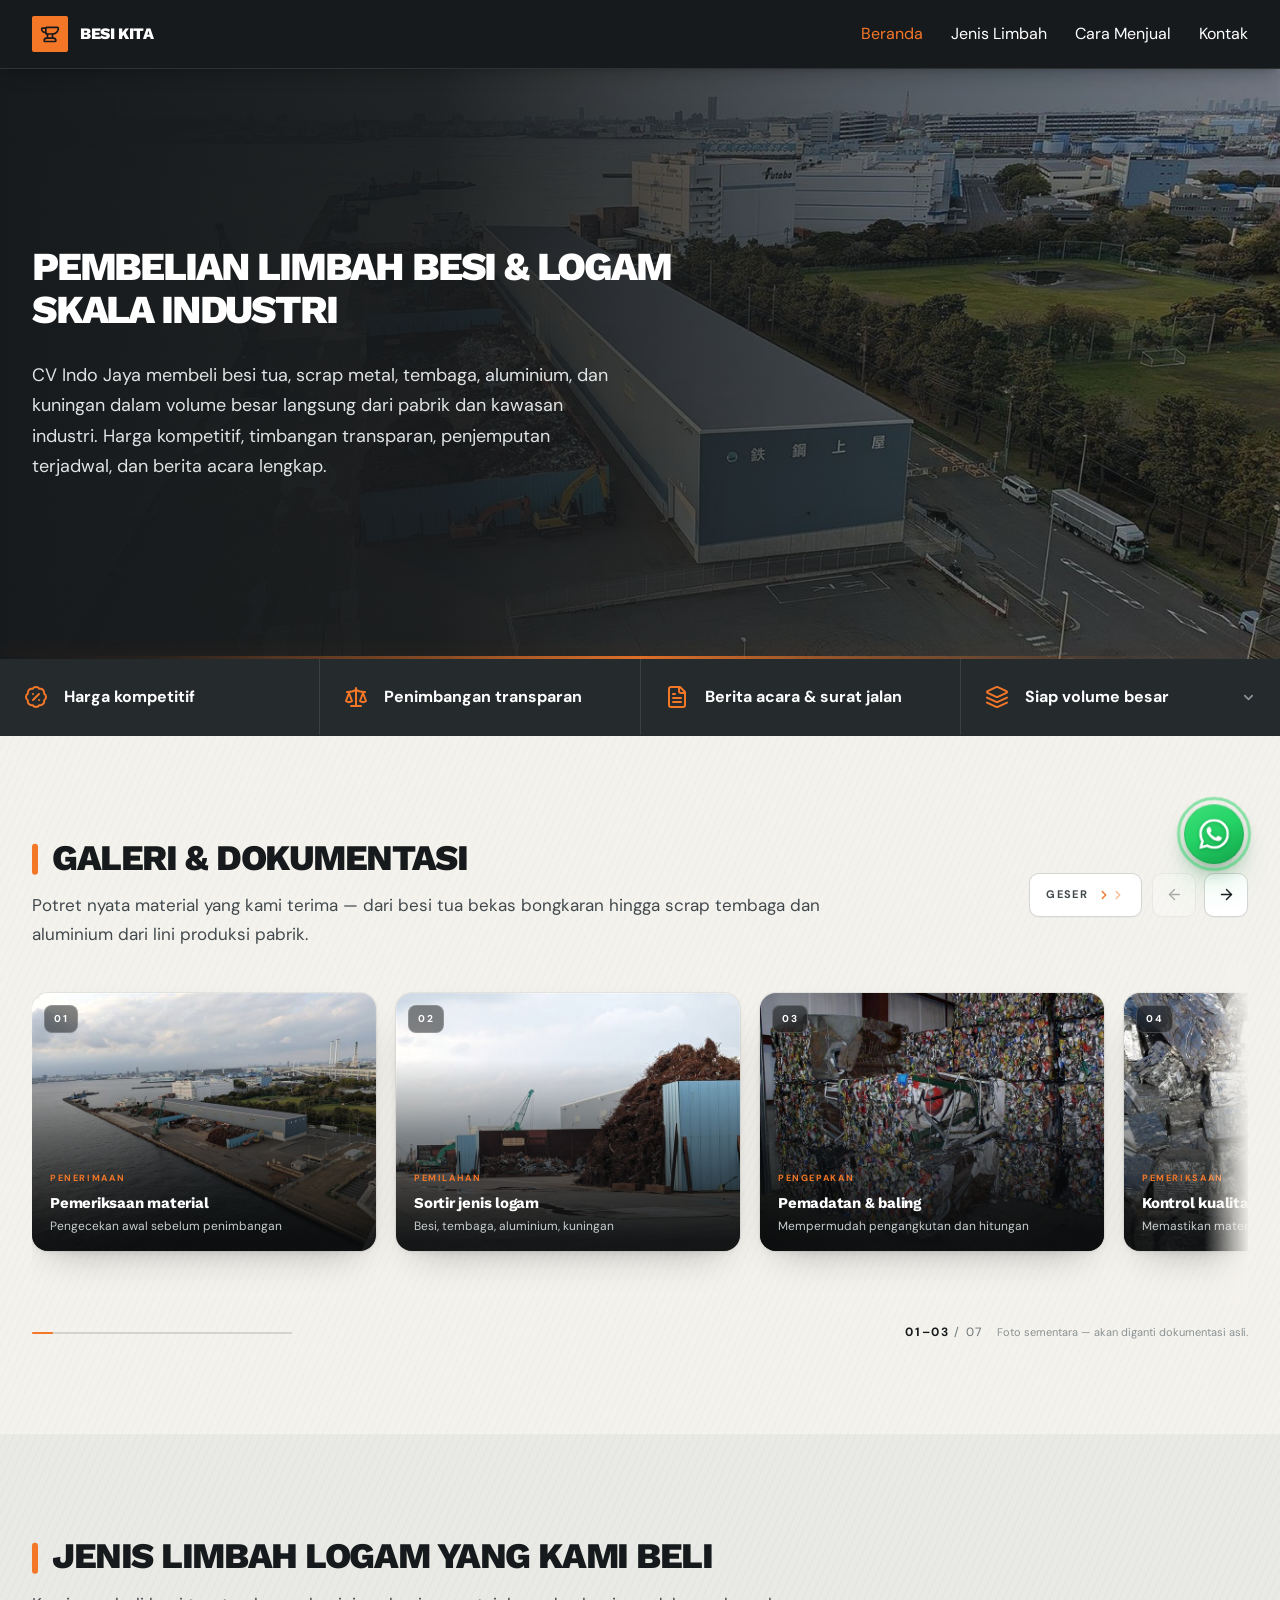
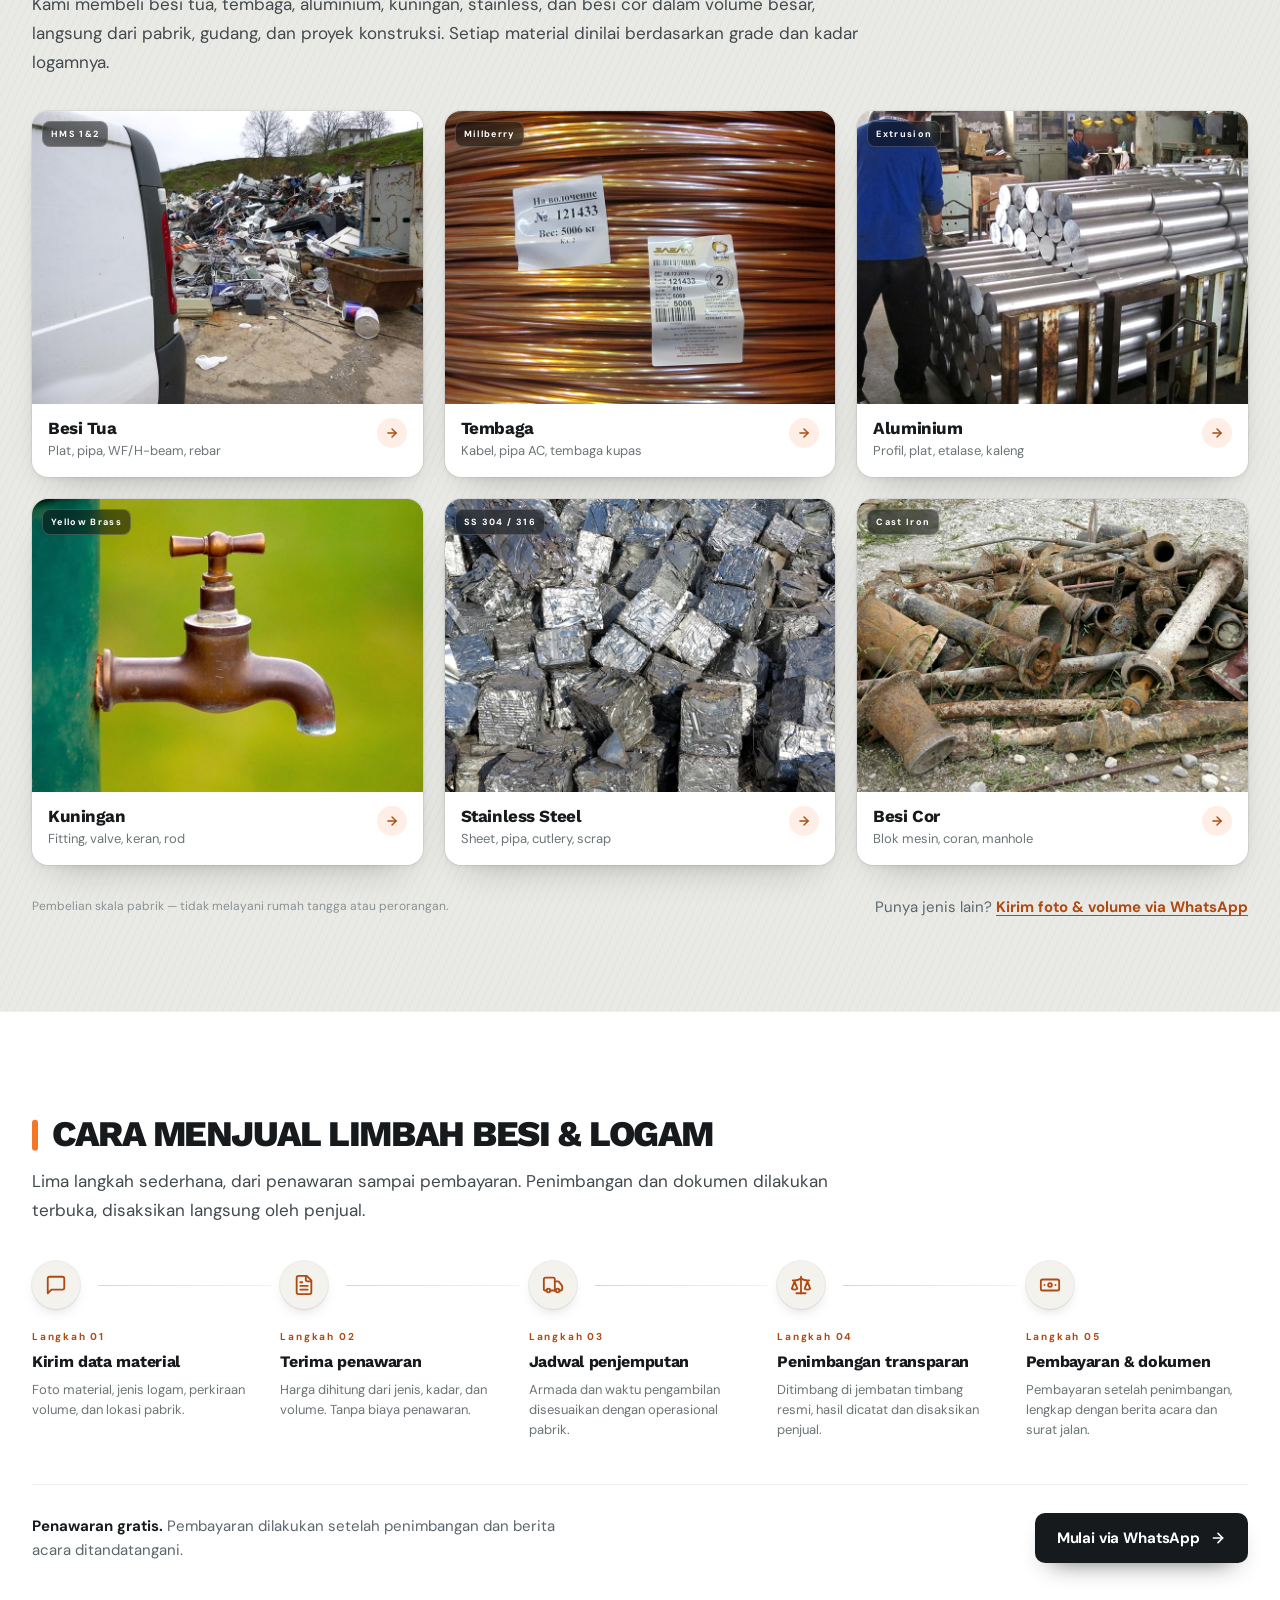
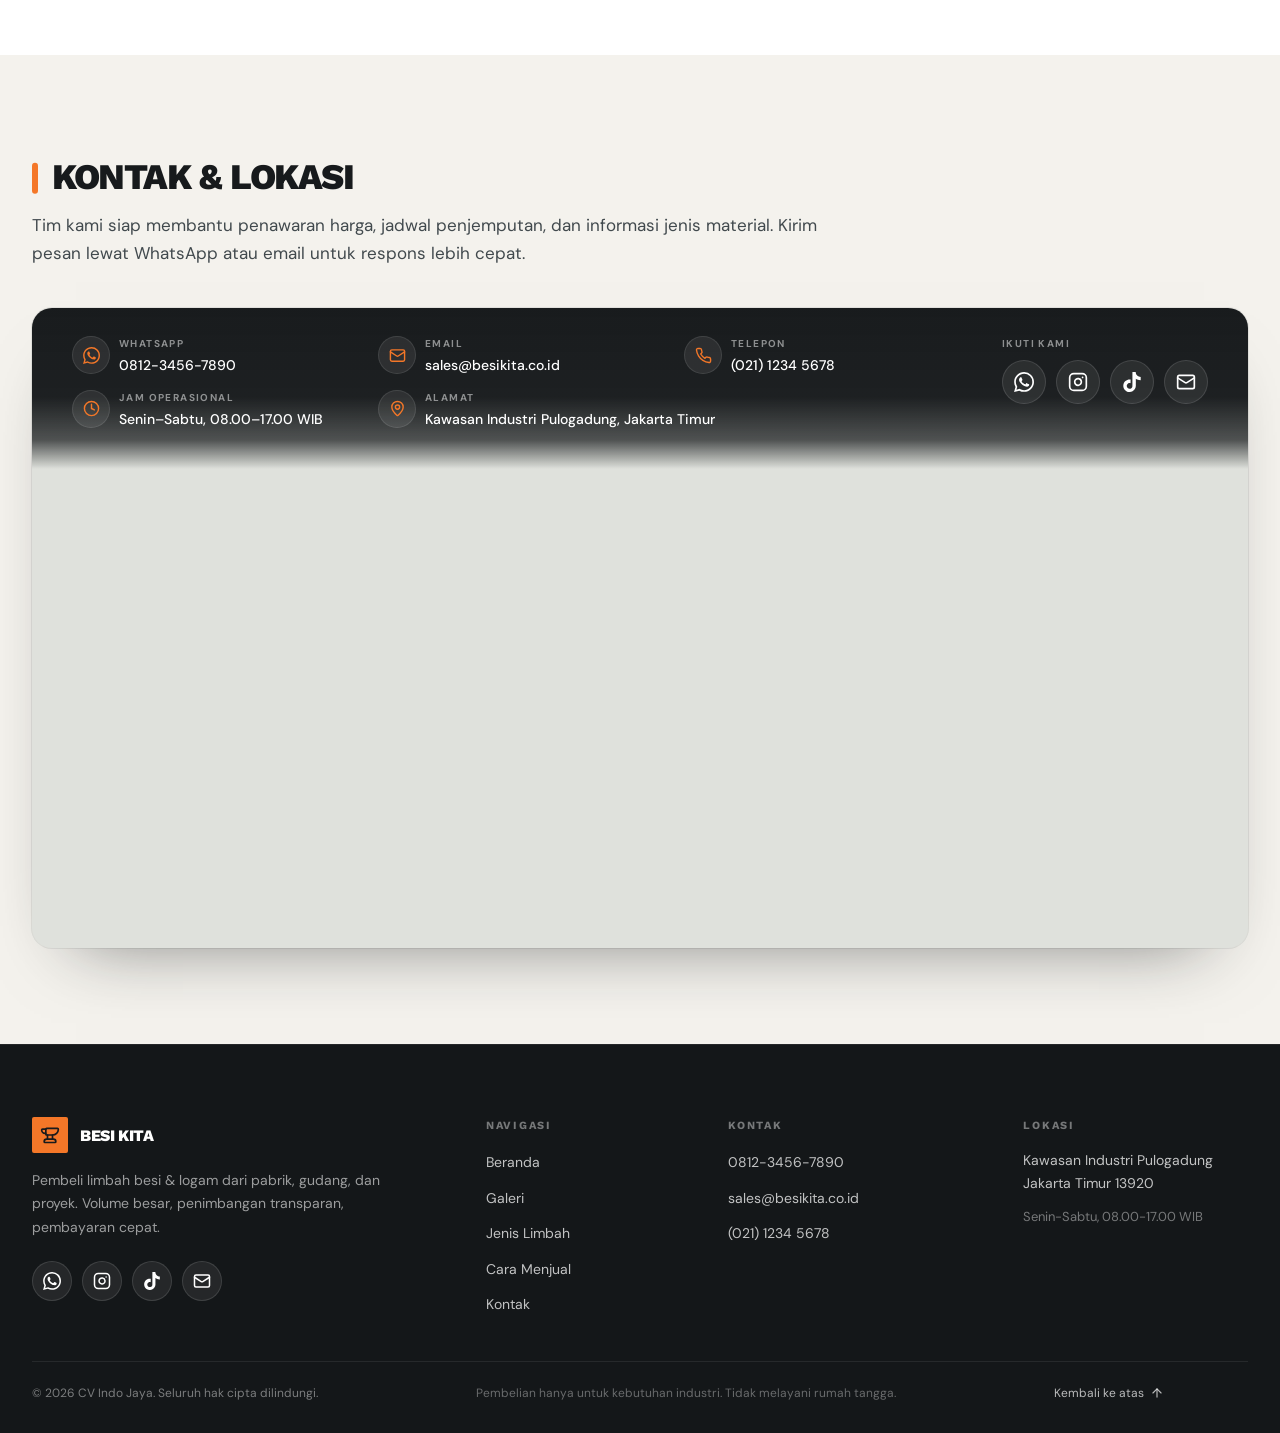
==== commit 42a9638e: "Rampingkan trust strip jadi 4 item satu baris, dropdown hanya Siap volume besar" ====
--- a/index.html
+++ b/index.html
@@ -191,21 +191,14 @@
     display:grid;grid-template-columns:1fr;gap:1px;
     background:rgba(255,255,255,.10);
   }
-  @media(min-width:360px){.trust-grid{grid-template-columns:repeat(2,minmax(0,1fr))}}
+  @media(min-width:640px){.trust-grid{grid-template-columns:repeat(2,minmax(0,1fr))}}
   @media(min-width:1280px){.trust-grid{grid-template-columns:repeat(4,minmax(0,1fr))}}
   .trust-item{
-    display:flex;align-items:center;gap:14px;
-    background:#252a2d;padding:22px 20px;
+    display:flex;align-items:center;gap:16px;
+    background:#252a2d;padding:26px 24px;
     color:#fff;font:inherit;text-align:left;border:0;
   }
-  .trust-item p{font-weight:700;font-size:.9375rem;line-height:1.3;margin:0}
-  @media(max-width:639px){
-    .trust-item{padding:15px 14px;gap:10px}
-    .trust-item p{font-size:.875rem}
-    .trust-item svg{width:21px;height:21px}
-    .trust-item .trust-chev{width:14px;height:14px}
-  }
-  @media(min-width:768px){.trust-item{padding:24px 22px}.trust-item p{font-size:1rem}}
+  .trust-item p{font-weight:700;font-size:1rem;line-height:1.35;margin:0}
   .trust-item svg{width:24px;height:24px;flex:0 0 auto;color:var(--orange)}
   .trust-toggle{
     cursor:pointer;transition:background .2s ease,box-shadow .2s ease;
@@ -973,39 +966,6 @@
         </svg>
         <p>Penimbangan transparan</p>
       </div>
-      <button class="trust-item trust-toggle" type="button" id="trust-btn-cepat" aria-expanded="false" aria-controls="trust-panel-cepat">
-        <svg viewBox="0 0 24 24" fill="none" stroke="currentColor" stroke-width="2" stroke-linecap="round" stroke-linejoin="round" aria-hidden="true">
-          <path d="M4 14a1 1 0 0 1-.78-1.63l9.9-10.2a.5.5 0 0 1 .86.46l-1.92 6.02A1 1 0 0 0 13 10h7a1 1 0 0 1 .78 1.63l-9.9 10.2a.5.5 0 0 1-.86-.46l1.92-6.02A1 1 0 0 0 11 14z"></path>
-        </svg>
-        <p>Layanan cepat</p>
-        <svg class="trust-chev" viewBox="0 0 24 24" fill="none" stroke="currentColor" stroke-width="2.6" stroke-linecap="round" stroke-linejoin="round" aria-hidden="true"><path d="m6 9 6 6 6-6"></path></svg>
-      </button>
-      <button class="trust-item trust-toggle" type="button" id="trust-btn-jemput" aria-expanded="false" aria-controls="trust-panel-jemput">
-        <svg viewBox="0 0 24 24" fill="none" stroke="currentColor" stroke-width="2" stroke-linecap="round" stroke-linejoin="round" aria-hidden="true">
-          <path d="M14 18V6a2 2 0 0 0-2-2H4a2 2 0 0 0-2 2v11a1 1 0 0 0 1 1h2"></path>
-          <path d="M15 18H9"></path>
-          <path d="M19 18h2a1 1 0 0 0 1-1v-3.65a1 1 0 0 0-.22-.624l-3.48-4.35A1 1 0 0 0 17.52 8H14"></path>
-          <circle cx="17" cy="18" r="2"></circle>
-          <circle cx="7" cy="18" r="2"></circle>
-        </svg>
-        <p>Penjemputan terjadwal</p>
-        <svg class="trust-chev" viewBox="0 0 24 24" fill="none" stroke="currentColor" stroke-width="2.6" stroke-linecap="round" stroke-linejoin="round" aria-hidden="true"><path d="m6 9 6 6 6-6"></path></svg>
-      </button>
-      <button class="trust-item trust-toggle" type="button" id="trust-btn-penawaran" aria-expanded="false" aria-controls="trust-panel-penawaran">
-        <svg viewBox="0 0 24 24" fill="none" stroke="currentColor" stroke-width="2" stroke-linecap="round" stroke-linejoin="round" aria-hidden="true">
-          <path d="M12.586 2.586A2 2 0 0 0 11.172 2H4a2 2 0 0 0-2 2v7.172a2 2 0 0 0 .586 1.414l8.704 8.704a2.426 2.426 0 0 0 3.42 0l6.58-6.58a2.426 2.426 0 0 0 0-3.42z"></path>
-          <circle cx="7.5" cy="7.5" r=".5" fill="currentColor"></circle>
-        </svg>
-        <p>Tanpa biaya penawaran</p>
-        <svg class="trust-chev" viewBox="0 0 24 24" fill="none" stroke="currentColor" stroke-width="2.6" stroke-linecap="round" stroke-linejoin="round" aria-hidden="true"><path d="m6 9 6 6 6-6"></path></svg>
-      </button>
-      <div class="trust-item">
-        <svg viewBox="0 0 24 24" fill="none" stroke="currentColor" stroke-width="2" stroke-linecap="round" stroke-linejoin="round" aria-hidden="true">
-          <path d="M19 7V4a1 1 0 0 0-1-1H5a2 2 0 0 0 0 4h15a1 1 0 0 1 1 1v4h-3a2 2 0 0 0 0 4h3a1 1 0 0 0 1-1v-2a1 1 0 0 0-1-1"></path>
-          <path d="M3 5v14a2 2 0 0 0 2 2h15a1 1 0 0 0 1-1v-4"></path>
-        </svg>
-        <p>Pembayaran setelah timbang</p>
-      </div>
       <div class="trust-item">
         <svg viewBox="0 0 24 24" fill="none" stroke="currentColor" stroke-width="2" stroke-linecap="round" stroke-linejoin="round" aria-hidden="true">
           <path d="M15 2H6a2 2 0 0 0-2 2v16a2 2 0 0 0 2 2h12a2 2 0 0 0 2-2V7Z"></path>
@@ -1016,31 +976,20 @@
         </svg>
         <p>Berita acara &amp; surat jalan</p>
       </div>
-      <div class="trust-item">
+      <button class="trust-item trust-toggle" type="button" id="trust-btn-volume" aria-expanded="false" aria-controls="trust-panel-volume">
         <svg viewBox="0 0 24 24" fill="none" stroke="currentColor" stroke-width="2" stroke-linecap="round" stroke-linejoin="round" aria-hidden="true">
           <path d="M12.83 2.18a2 2 0 0 0-1.66 0L2.6 6.08a1 1 0 0 0 0 1.83l8.58 3.91a2 2 0 0 0 1.66 0l8.58-3.9a1 1 0 0 0 0-1.83Z"></path>
           <path d="m22 17.65-9.17 4.16a2 2 0 0 1-1.66 0L2 17.65"></path>
           <path d="m22 12.65-9.17 4.16a2 2 0 0 1-1.66 0L2 12.65"></path>
         </svg>
         <p>Siap volume besar</p>
-      </div>
+        <svg class="trust-chev" viewBox="0 0 24 24" fill="none" stroke="currentColor" stroke-width="2.6" stroke-linecap="round" stroke-linejoin="round" aria-hidden="true"><path d="m6 9 6 6 6-6"></path></svg>
+      </button>
     </div>
 
-    <div class="trust-panel" id="trust-panel-cepat" role="region" aria-labelledby="trust-btn-cepat" aria-hidden="true">
+    <div class="trust-panel" id="trust-panel-volume" role="region" aria-labelledby="trust-btn-volume" aria-hidden="true">
       <div class="trust-panel-in">
-        <p class="trust-reason"><span class="trust-reason-label">Kenapa bisa?</span>Penawaran dihitung langsung dari data yang dikirim: foto material, jenis logam, perkiraan volume, dan lokasi pabrik. Tidak perlu survei berhari-hari — untuk material yang sudah jelas, harga bisa kami sampaikan di hari yang sama.</p>
-      </div>
-    </div>
-
-    <div class="trust-panel" id="trust-panel-jemput" role="region" aria-labelledby="trust-btn-jemput" aria-hidden="true">
-      <div class="trust-panel-in">
-        <p class="trust-reason"><span class="trust-reason-label">Kenapa bisa?</span>Jadwal pengambilan disusun dari slot armada yang sudah dikonfirmasi, bukan perkiraan. Penjual menentukan hari dan jam yang tidak mengganggu operasional pabrik, lalu tim kami menyesuaikan rute serta waktu penjemputan.</p>
-      </div>
-    </div>
-
-    <div class="trust-panel" id="trust-panel-penawaran" role="region" aria-labelledby="trust-btn-penawaran" aria-hidden="true">
-      <div class="trust-panel-in">
-        <p class="trust-reason"><span class="trust-reason-label">Kenapa bisa?</span>Pengiriman data, pengecekan material, dan pembuatan penawaran tidak dipungut biaya. Cukup kirim foto, jenis logam, perkiraan volume, dan lokasi — kalau harga tidak cocok, tidak ada kewajiban lanjutan.</p>
+        <p class="trust-reason"><span class="trust-reason-label">Kenapa bisa?</span>Pengangkutan volume besar ditangani bertahap sesuai kapasitas armada dan kondisi lokasi. Tim kami menyusun jadwal pengambilan agar material tidak menumpuk di area pabrik, termasuk menyiapkan alat bantu bongkar muat bila diperlukan.</p>
       </div>
     </div>
   </div>
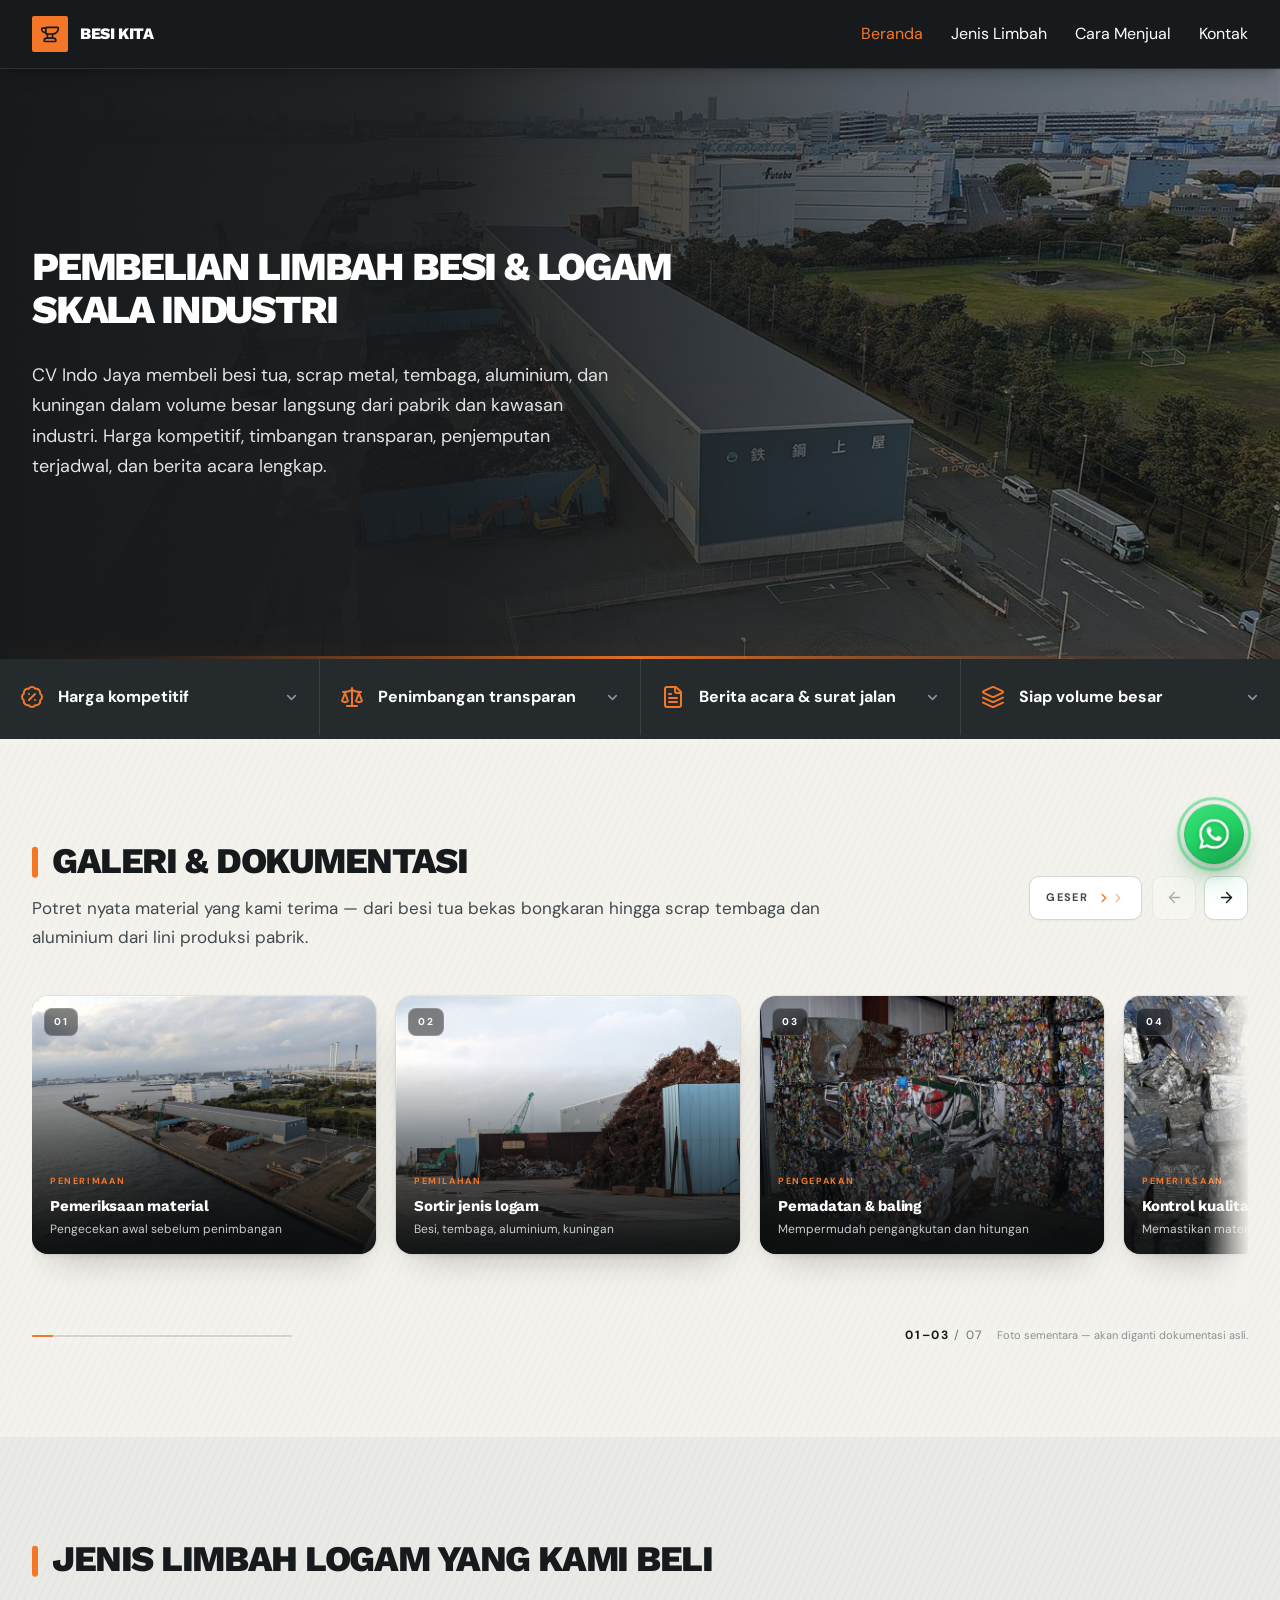
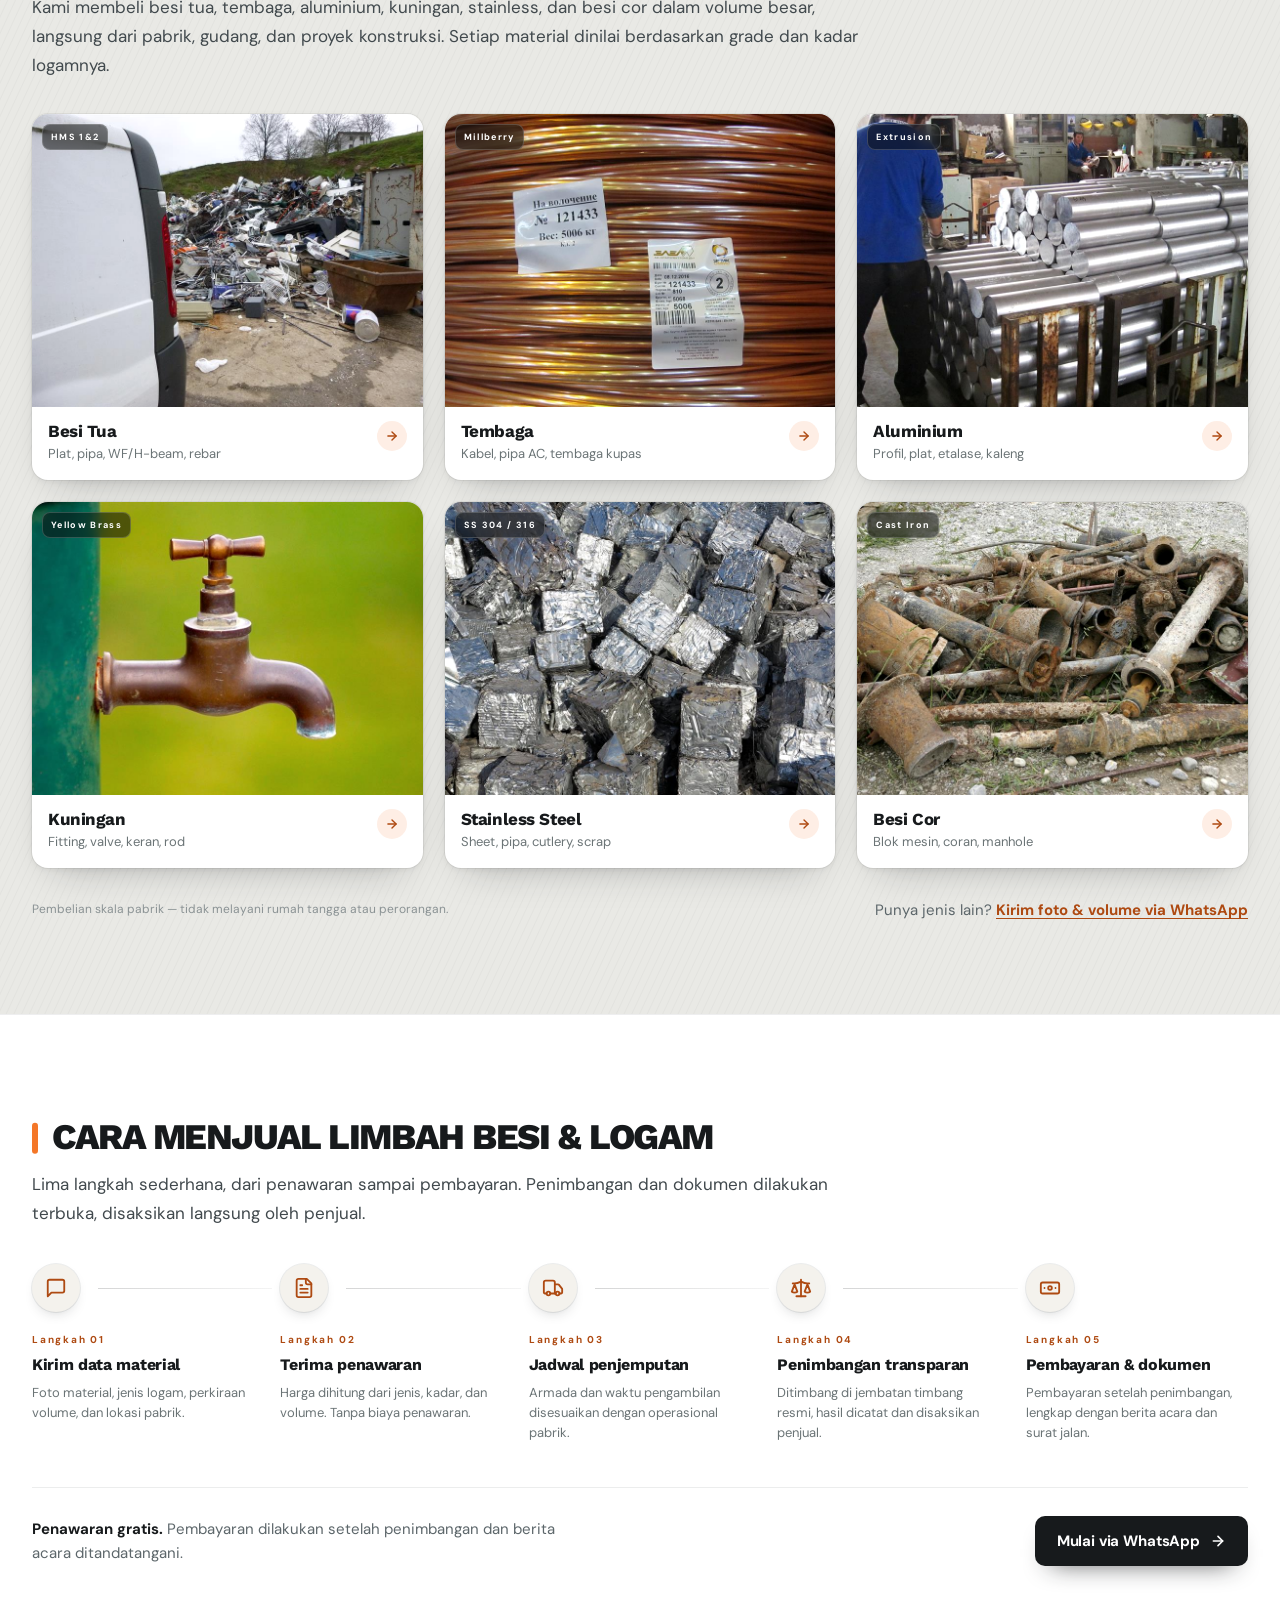
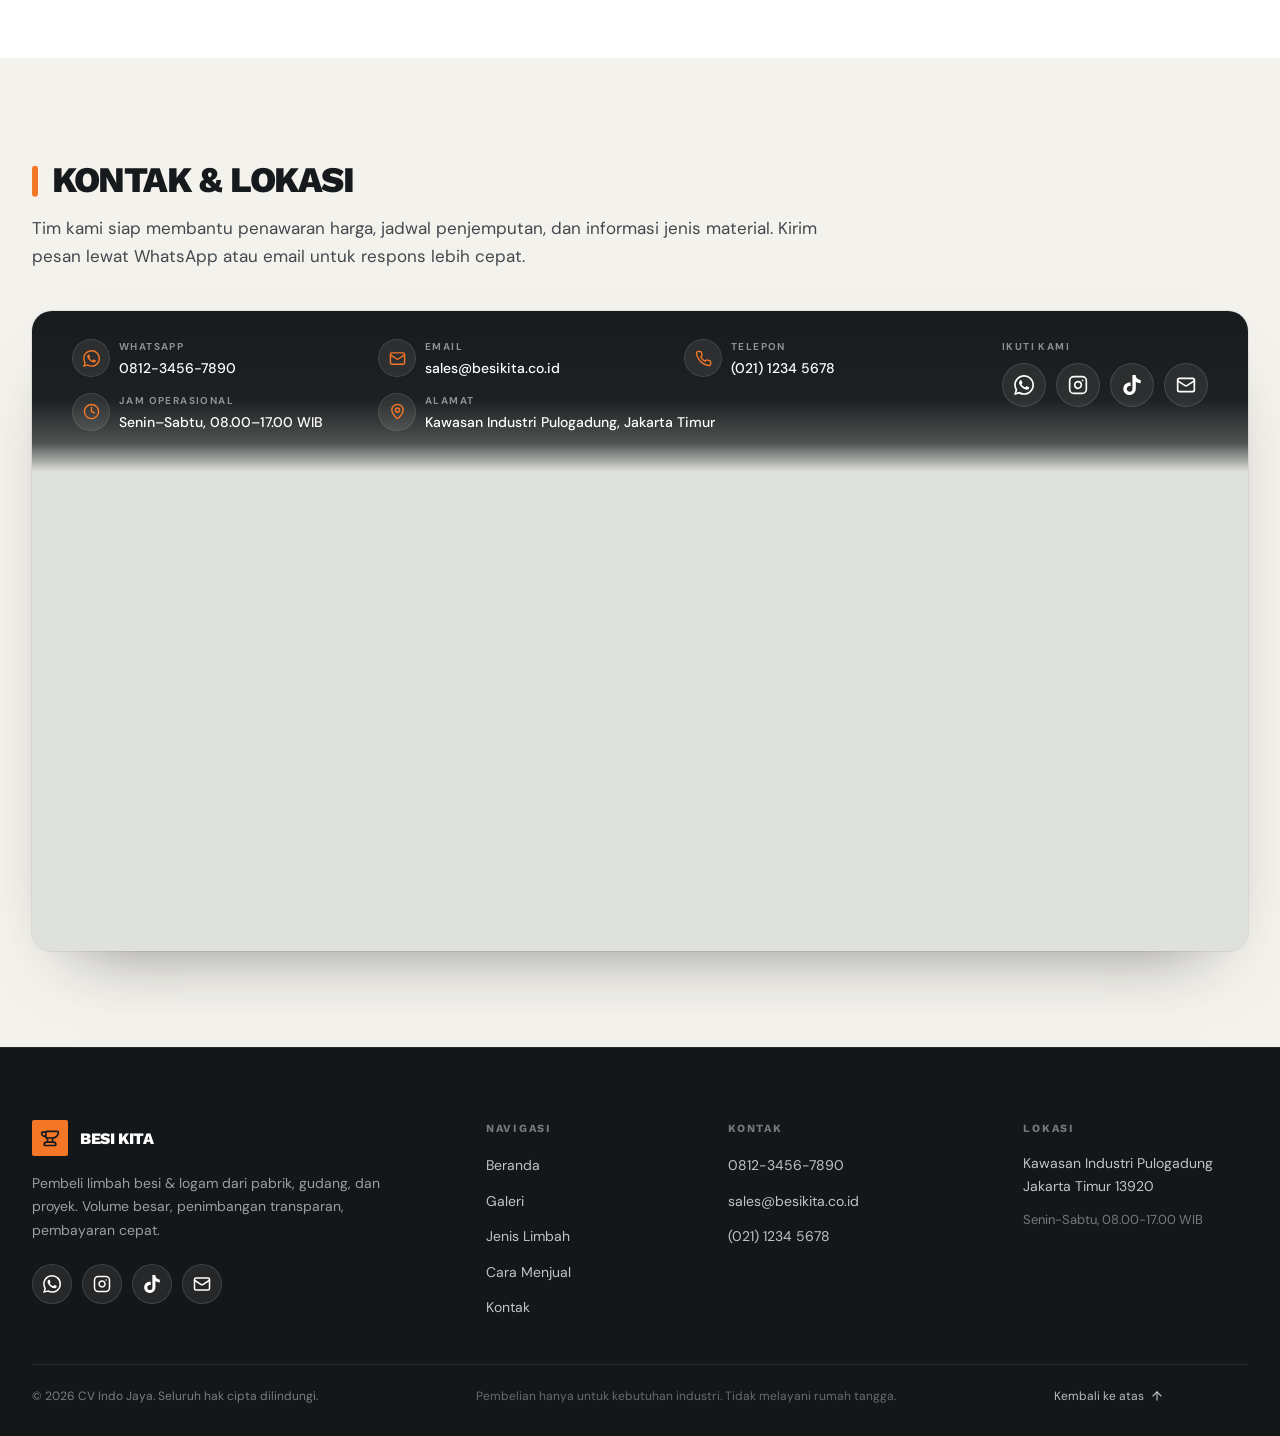
==== commit c1e747f3: "Buka alasan untuk keempat keunggulan + FAQPage schema" ====
--- a/index.html
+++ b/index.html
@@ -194,8 +194,8 @@
   @media(min-width:640px){.trust-grid{grid-template-columns:repeat(2,minmax(0,1fr))}}
   @media(min-width:1280px){.trust-grid{grid-template-columns:repeat(4,minmax(0,1fr))}}
   .trust-item{
-    display:flex;align-items:center;gap:16px;
-    background:#252a2d;padding:26px 24px;
+    display:flex;align-items:center;gap:14px;
+    background:#252a2d;padding:26px 20px;
     color:#fff;font:inherit;text-align:left;border:0;
   }
   .trust-item p{font-weight:700;font-size:1rem;line-height:1.35;margin:0}
@@ -220,15 +220,18 @@
   }
   .trust-panel.is-open{grid-template-rows:1fr;opacity:1}
   .trust-panel-in{overflow:hidden}
+  .trust-reason-title{
+    margin:0;padding:18px 20px 0;
+    font-family:var(--font-head);font-weight:700;
+    font-size:.9375rem;line-height:1.35;color:var(--orange);
+  }
   .trust-reason{
-    margin:0;padding:18px 20px 22px;max-width:64rem;
+    margin:0;padding:6px 20px 20px;max-width:64rem;
     color:#d7dcdd;font-size:.9375rem;line-height:1.68;
   }
-  @media(min-width:768px){.trust-reason{padding:20px 24px 24px;font-size:1rem}}
-  .trust-reason-label{
-    display:block;margin-bottom:6px;
-    font-size:.6875rem;font-weight:700;letter-spacing:.14em;
-    text-transform:uppercase;color:var(--orange);
+  @media(min-width:768px){
+    .trust-reason-title{padding:20px 24px 0;font-size:1rem}
+    .trust-reason{padding:6px 24px 22px;font-size:1rem;line-height:1.7}
   }
   @media (prefers-reduced-motion: reduce){
     .trust-panel{transition:none}
@@ -864,6 +867,48 @@
   ]
 }
 </script>
+
+<!-- FAQ terlihat di trust strip; ditandai agar mesin pencari membaca tanya-jawabnya -->
+<script type="application/ld+json">
+{
+  "@context": "https://schema.org",
+  "@type": "FAQPage",
+  "mainEntity": [
+    {
+      "@type": "Question",
+      "name": "Kenapa harga kami kompetitif?",
+      "acceptedAnswer": {
+        "@type": "Answer",
+        "text": "Penawaran dihitung dari harga pasar logam yang berlaku, kadar material, dan volume kiriman — bukan angka perkiraan. Penjual bisa membandingkan nilai per kilogram untuk besi tua, tembaga, aluminium, kuningan, dan stainless sebelum menyetujui penawaran."
+      }
+    },
+    {
+      "@type": "Question",
+      "name": "Bagaimana penimbangan dilakukan?",
+      "acceptedAnswer": {
+        "@type": "Answer",
+        "text": "Penimbangan dilakukan di jembatan timbang resmi. Hasilnya dicatat dan disaksikan langsung oleh penjual, termasuk berat bersih dan potongan material, lalu dituangkan ke berita acara agar angka yang dibayarkan bisa dicek ulang."
+      }
+    },
+    {
+      "@type": "Question",
+      "name": "Dokumen apa yang diterima penjual?",
+      "acceptedAnswer": {
+        "@type": "Answer",
+        "text": "Setiap pengiriman dilengkapi berita acara penimbangan dan surat jalan resmi atas nama CV Indo Jaya. Dokumen ini bisa dipakai untuk pembukuan, audit internal, dan bukti material saat keluar dari area pabrik."
+      }
+    },
+    {
+      "@type": "Question",
+      "name": "Bagaimana pengangkutan volume besar?",
+      "acceptedAnswer": {
+        "@type": "Answer",
+        "text": "Pengangkutan ditangani bertahap sesuai kapasitas armada dan kondisi lokasi. Tim kami menyusun jadwal pengambilan agar material tidak menumpuk di area pabrik, termasuk menyiapkan alat bantu bongkar muat bila diperlukan."
+      }
+    }
+  ]
+}
+</script>
 </head>
 <body>
 
@@ -949,14 +994,15 @@
 <section class="trust" aria-label="Keunggulan layanan">
   <div class="trust-inner">
     <div class="trust-grid">
-      <div class="trust-item">
+      <button class="trust-item trust-toggle" type="button" id="trust-btn-harga" aria-expanded="false" aria-controls="trust-panel-harga">
         <svg viewBox="0 0 24 24" fill="none" stroke="currentColor" stroke-width="2" stroke-linecap="round" stroke-linejoin="round" aria-hidden="true">
           <path d="M3.85 8.62a4 4 0 0 1 4.78-4.77 4 4 0 0 1 6.74 0 4 4 0 0 1 4.78 4.78 4 4 0 0 1 0 6.74 4 4 0 0 1-4.77 4.78 4 4 0 0 1-6.75 0 4 4 0 0 1-4.78-4.77 4 4 0 0 1 0-6.76Z"></path>
           <path d="m15 9-6 6"></path><path d="M9 9h.01"></path><path d="M15 15h.01"></path>
         </svg>
         <p>Harga kompetitif</p>
-      </div>
-      <div class="trust-item">
+        <svg class="trust-chev" viewBox="0 0 24 24" fill="none" stroke="currentColor" stroke-width="2.6" stroke-linecap="round" stroke-linejoin="round" aria-hidden="true"><path d="m6 9 6 6 6-6"></path></svg>
+      </button>
+      <button class="trust-item trust-toggle" type="button" id="trust-btn-timbang" aria-expanded="false" aria-controls="trust-panel-timbang">
         <svg viewBox="0 0 24 24" fill="none" stroke="currentColor" stroke-width="2" stroke-linecap="round" stroke-linejoin="round" aria-hidden="true">
           <path d="M12 3v18"></path>
           <path d="m19 8 3 8a5 5 0 0 1-6 0zV7"></path>
@@ -965,8 +1011,9 @@
           <path d="M7 21h10"></path>
         </svg>
         <p>Penimbangan transparan</p>
-      </div>
-      <div class="trust-item">
+        <svg class="trust-chev" viewBox="0 0 24 24" fill="none" stroke="currentColor" stroke-width="2.6" stroke-linecap="round" stroke-linejoin="round" aria-hidden="true"><path d="m6 9 6 6 6-6"></path></svg>
+      </button>
+      <button class="trust-item trust-toggle" type="button" id="trust-btn-dokumen" aria-expanded="false" aria-controls="trust-panel-dokumen">
         <svg viewBox="0 0 24 24" fill="none" stroke="currentColor" stroke-width="2" stroke-linecap="round" stroke-linejoin="round" aria-hidden="true">
           <path d="M15 2H6a2 2 0 0 0-2 2v16a2 2 0 0 0 2 2h12a2 2 0 0 0 2-2V7Z"></path>
           <path d="M14 2v4a2 2 0 0 0 2 2h4"></path>
@@ -975,7 +1022,8 @@
           <path d="M16 17H8"></path>
         </svg>
         <p>Berita acara &amp; surat jalan</p>
-      </div>
+        <svg class="trust-chev" viewBox="0 0 24 24" fill="none" stroke="currentColor" stroke-width="2.6" stroke-linecap="round" stroke-linejoin="round" aria-hidden="true"><path d="m6 9 6 6 6-6"></path></svg>
+      </button>
       <button class="trust-item trust-toggle" type="button" id="trust-btn-volume" aria-expanded="false" aria-controls="trust-panel-volume">
         <svg viewBox="0 0 24 24" fill="none" stroke="currentColor" stroke-width="2" stroke-linecap="round" stroke-linejoin="round" aria-hidden="true">
           <path d="M12.83 2.18a2 2 0 0 0-1.66 0L2.6 6.08a1 1 0 0 0 0 1.83l8.58 3.91a2 2 0 0 0 1.66 0l8.58-3.9a1 1 0 0 0 0-1.83Z"></path>
@@ -987,9 +1035,31 @@
       </button>
     </div>
 
+    <div class="trust-panel" id="trust-panel-harga" role="region" aria-labelledby="trust-btn-harga" aria-hidden="true">
+      <div class="trust-panel-in">
+        <h3 class="trust-reason-title">Kenapa harga kami kompetitif?</h3>
+        <p class="trust-reason">Penawaran dihitung dari harga pasar logam yang berlaku, kadar material, dan volume kiriman — bukan angka perkiraan. Penjual bisa membandingkan nilai per kilogram untuk besi tua, tembaga, aluminium, kuningan, dan stainless sebelum menyetujui penawaran.</p>
+      </div>
+    </div>
+
+    <div class="trust-panel" id="trust-panel-timbang" role="region" aria-labelledby="trust-btn-timbang" aria-hidden="true">
+      <div class="trust-panel-in">
+        <h3 class="trust-reason-title">Bagaimana penimbangan dilakukan?</h3>
+        <p class="trust-reason">Penimbangan dilakukan di jembatan timbang resmi. Hasilnya dicatat dan disaksikan langsung oleh penjual, termasuk berat bersih dan potongan material, lalu dituangkan ke berita acara agar angka yang dibayarkan bisa dicek ulang.</p>
+      </div>
+    </div>
+
+    <div class="trust-panel" id="trust-panel-dokumen" role="region" aria-labelledby="trust-btn-dokumen" aria-hidden="true">
+      <div class="trust-panel-in">
+        <h3 class="trust-reason-title">Dokumen apa yang diterima penjual?</h3>
+        <p class="trust-reason">Setiap pengiriman dilengkapi berita acara penimbangan dan surat jalan resmi atas nama CV Indo Jaya. Dokumen ini bisa dipakai untuk pembukuan, audit internal, dan bukti material saat keluar dari area pabrik.</p>
+      </div>
+    </div>
+
     <div class="trust-panel" id="trust-panel-volume" role="region" aria-labelledby="trust-btn-volume" aria-hidden="true">
       <div class="trust-panel-in">
-        <p class="trust-reason"><span class="trust-reason-label">Kenapa bisa?</span>Pengangkutan volume besar ditangani bertahap sesuai kapasitas armada dan kondisi lokasi. Tim kami menyusun jadwal pengambilan agar material tidak menumpuk di area pabrik, termasuk menyiapkan alat bantu bongkar muat bila diperlukan.</p>
+        <h3 class="trust-reason-title">Bagaimana pengangkutan volume besar?</h3>
+        <p class="trust-reason">Pengangkutan ditangani bertahap sesuai kapasitas armada dan kondisi lokasi. Tim kami menyusun jadwal pengambilan agar material tidak menumpuk di area pabrik, termasuk menyiapkan alat bantu bongkar muat bila diperlukan.</p>
       </div>
     </div>
   </div>
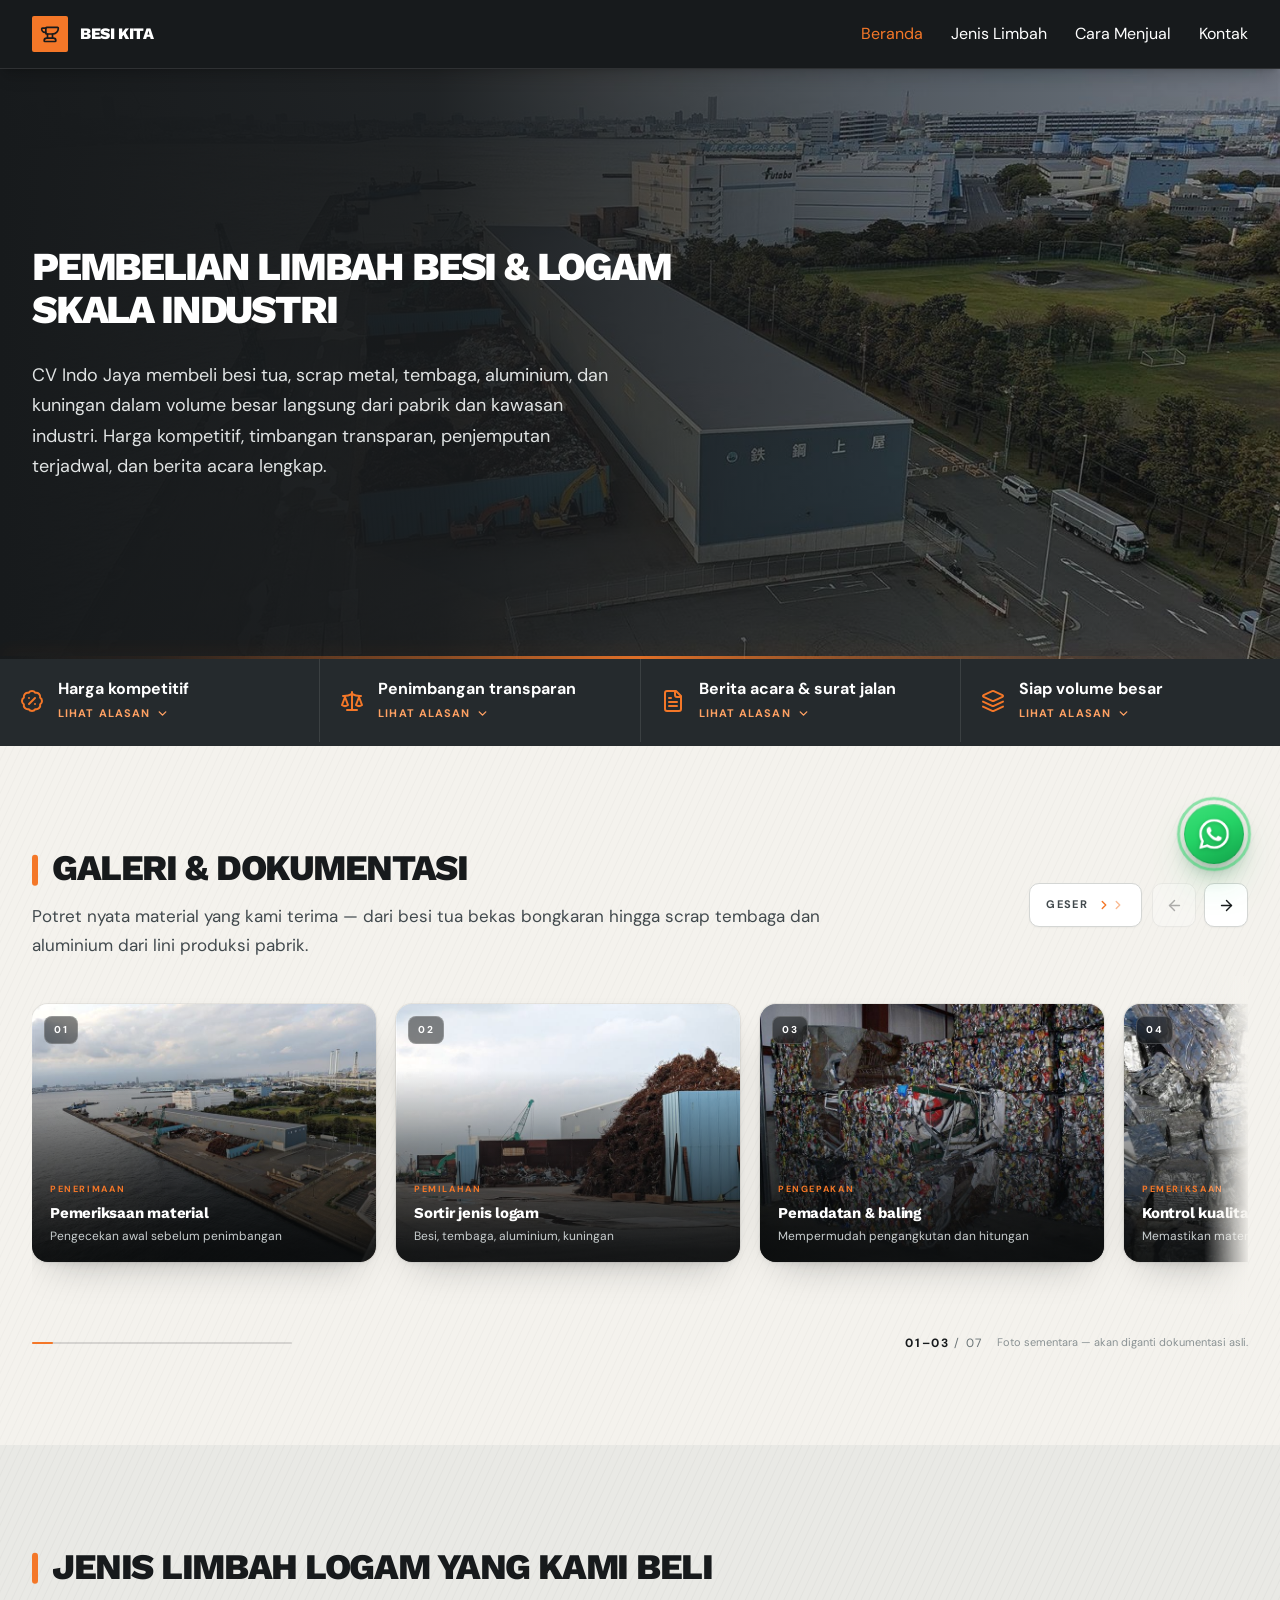
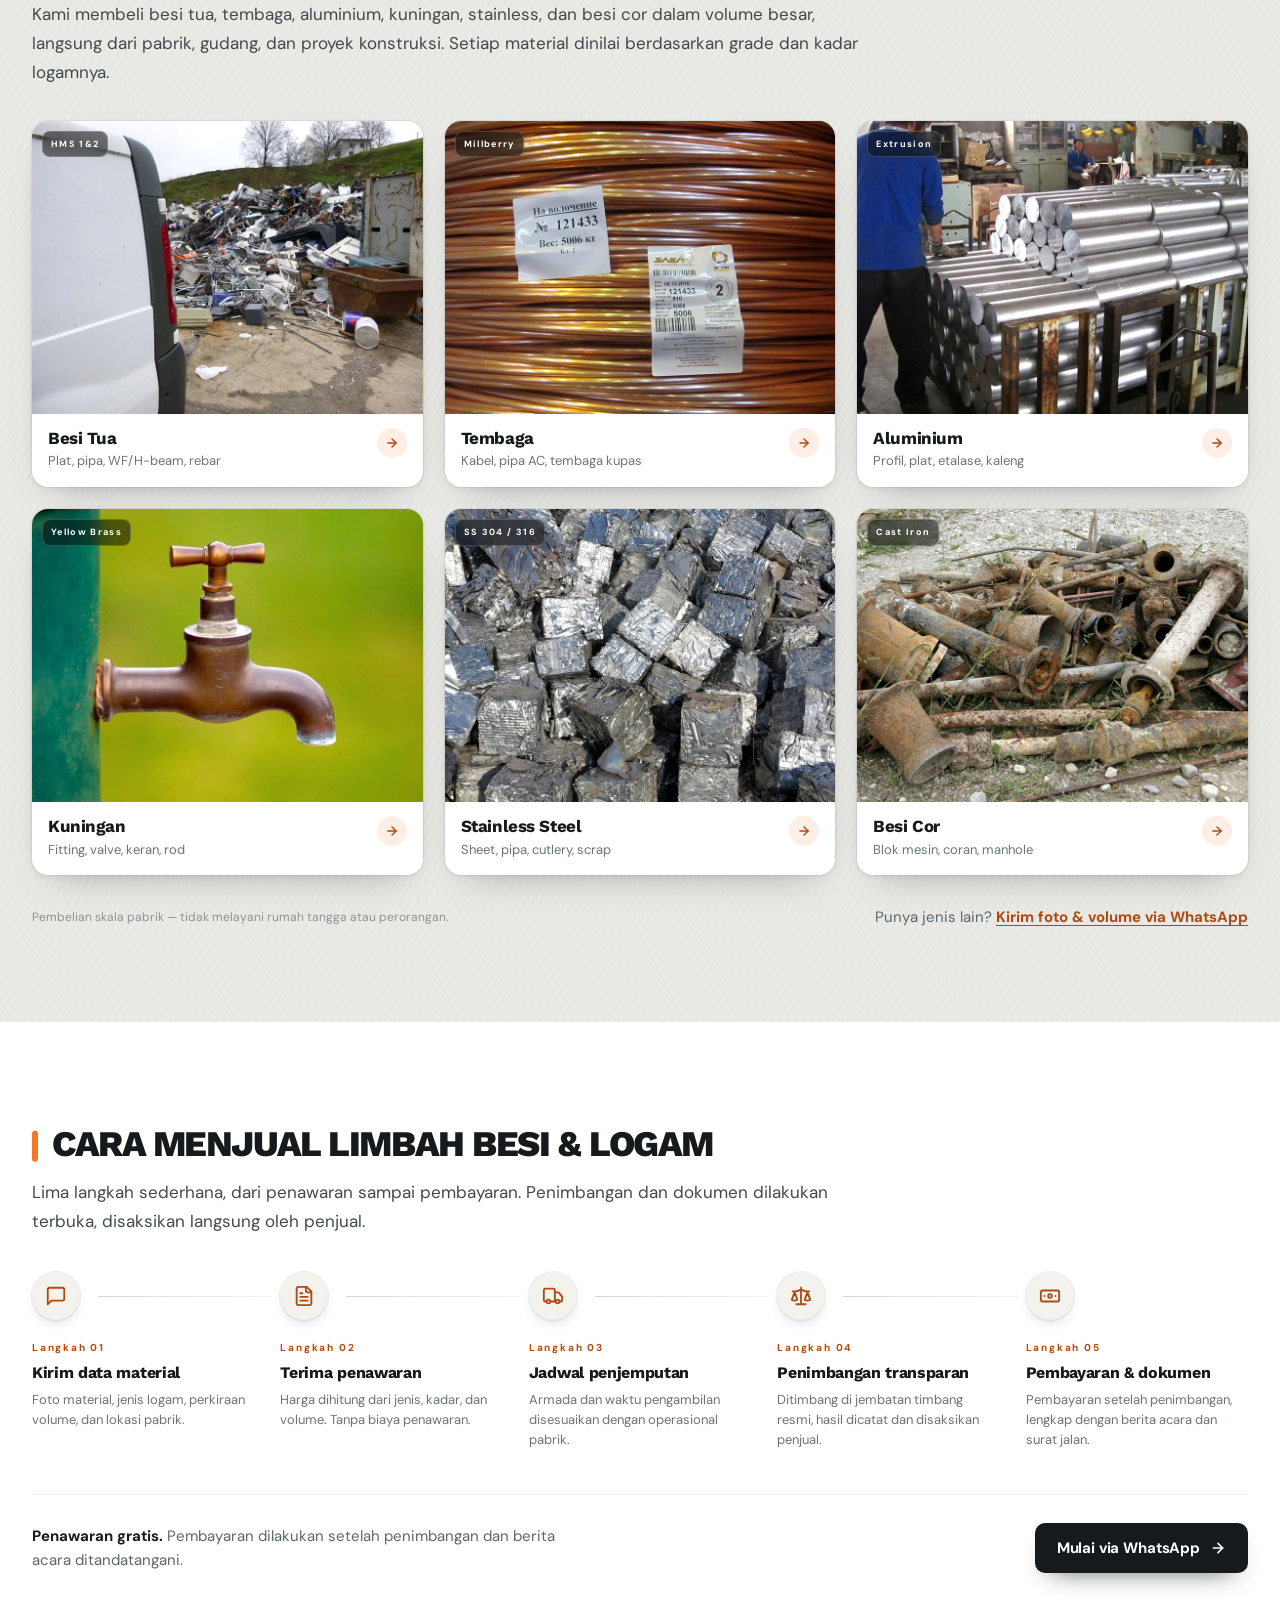
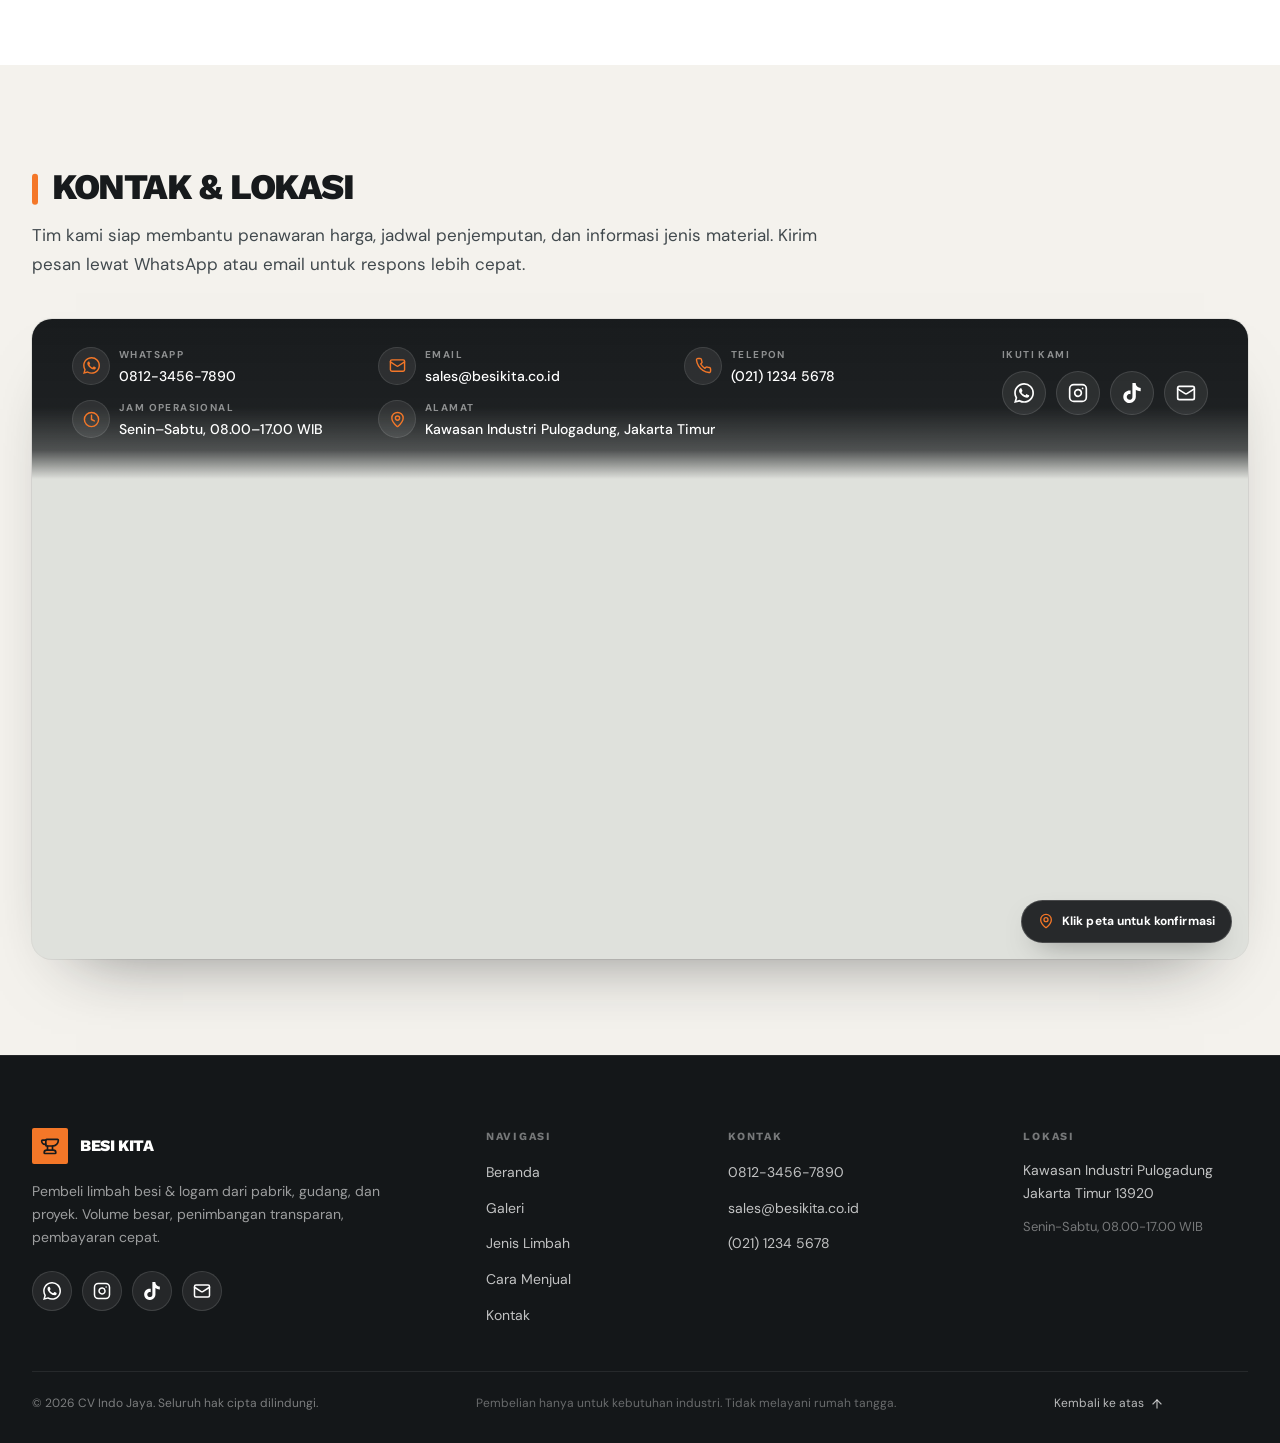
==== commit 547ef5bf: "Perjelas penanda dropdown (Lihat alasan) + notifikasi konfirmasi kunjungan saat peta diklik" ====
--- a/index.html
+++ b/index.html
@@ -195,24 +195,39 @@
   @media(min-width:1280px){.trust-grid{grid-template-columns:repeat(4,minmax(0,1fr))}}
   .trust-item{
     display:flex;align-items:center;gap:14px;
-    background:#252a2d;padding:26px 20px;
+    background:#252a2d;padding:20px;
     color:#fff;font:inherit;text-align:left;border:0;
   }
-  .trust-item p{font-weight:700;font-size:1rem;line-height:1.35;margin:0}
-  .trust-item svg{width:24px;height:24px;flex:0 0 auto;color:var(--orange)}
+  .trust-item > svg{width:24px;height:24px;flex:0 0 auto;color:var(--orange)}
+  .trust-txt{display:flex;flex-direction:column;gap:5px;min-width:0}
+  .trust-label{font-weight:700;font-size:1rem;line-height:1.3}
+  .trust-more{
+    display:inline-flex;align-items:center;gap:6px;
+    font-size:.6875rem;font-weight:700;letter-spacing:.1em;
+    text-transform:uppercase;color:#ffa163;
+    transition:color .2s ease;
+  }
   .trust-toggle{
     cursor:pointer;transition:background .2s ease,box-shadow .2s ease;
     -webkit-tap-highlight-color:transparent;
   }
   .trust-toggle:hover{background:#2a3033}
+  .trust-toggle:hover .trust-more{color:#ffc7a3}
   .trust-toggle[aria-expanded="true"]{background:#2b3134;box-shadow:inset 0 -2px 0 var(--orange)}
-  .trust-toggle p{flex:1 1 auto}
+  .trust-toggle[aria-expanded="true"] .trust-more{color:var(--orange)}
   .trust-item .trust-chev{
-    width:15px;height:15px;flex:0 0 auto;color:#8d9599;
-    transition:transform .28s ease,color .2s ease;
-  }
-  .trust-toggle:hover .trust-chev{color:#cbd1d3}
-  .trust-toggle[aria-expanded="true"] .trust-chev{transform:rotate(180deg);color:var(--orange)}
+    width:13px;height:13px;flex:0 0 auto;color:currentColor;
+    transition:transform .28s ease;
+  }
+  .trust-toggle[aria-expanded="true"] .trust-chev{transform:rotate(180deg)}
+  @media (prefers-reduced-motion: no-preference){
+    .trust-toggle:not([aria-expanded="true"]) .trust-chev{animation:trustNudge 3.6s ease-in-out infinite}
+  }
+  @keyframes trustNudge{
+    0%,72%,100%{transform:translateY(0)}
+    80%{transform:translateY(2px)}
+    88%{transform:translateY(0)}
+  }
   .trust-panel{
     display:grid;grid-template-rows:0fr;opacity:0;
     background:#1e2326;border-top:1px solid rgba(255,255,255,.08);
@@ -597,6 +612,97 @@
     position:absolute;inset:0;
     width:100%;height:100%;border:0;display:block;
     filter:grayscale(.22) contrast(1.03);
+  }
+
+  /* seluruh area peta jadi tombol: klik -> notifikasi konfirmasi kunjungan */
+  .map-shield{
+    position:absolute;inset:0;z-index:1;
+    display:block;width:100%;height:100%;
+    padding:0;border:0;background:transparent;cursor:pointer;
+    -webkit-tap-highlight-color:transparent;
+  }
+  .map-shield:focus-visible{outline:3px solid var(--orange);outline-offset:-3px}
+  .map-hint{
+    position:absolute;right:16px;bottom:16px;
+    display:inline-flex;align-items:center;gap:8px;
+    padding:11px 16px;border-radius:999px;
+    background:rgba(23,26,28,.92);
+    border:1px solid rgba(255,255,255,.16);
+    color:#fff;font-size:.75rem;font-weight:700;letter-spacing:.01em;
+    white-space:nowrap;
+    box-shadow:0 12px 30px -16px rgba(0,0,0,.7);
+    backdrop-filter:blur(4px);
+    transition:background .2s ease,transform .2s ease;
+  }
+  .map-hint svg{width:16px;height:16px;flex:0 0 auto;color:var(--orange)}
+  .map-shield:hover .map-hint{background:rgba(23,26,28,.98);transform:translateY(-2px)}
+  @media (prefers-reduced-motion: no-preference){
+    .map-hint{animation:mapHint 3.8s ease-in-out infinite}
+  }
+  @keyframes mapHint{
+    0%,100%{box-shadow:0 12px 30px -16px rgba(0,0,0,.7),0 0 0 0 rgba(244,119,40,.38)}
+    50%{box-shadow:0 12px 30px -16px rgba(0,0,0,.7),0 0 0 9px rgba(244,119,40,0)}
+  }
+  @media(max-width:520px){
+    .map-hint{right:12px;bottom:12px;padding:10px 14px;font-size:.6875rem}
+  }
+
+  /* dialog konfirmasi kunjungan */
+  .notice{
+    width:min(94vw,27rem);max-width:27rem;margin:auto;padding:0;
+    border:0;border-radius:20px;background:#fff;color:var(--coal);
+    box-shadow:0 40px 90px -30px rgba(0,0,0,.6);
+    overflow:hidden;
+  }
+  .notice::backdrop{background:rgba(15,18,20,.62)}
+  @supports(backdrop-filter:blur(2px)){
+    .notice::backdrop{backdrop-filter:blur(3px)}
+  }
+  .notice-in{padding:26px 24px 22px}
+  .notice-ico{
+    display:grid;place-items:center;width:44px;height:44px;border-radius:12px;
+    background:rgba(244,119,40,.12);color:var(--orange);margin-bottom:16px;
+  }
+  .notice-ico svg{width:22px;height:22px}
+  .notice-title{
+    margin:0 0 10px;font-family:var(--font-head);font-weight:800;
+    font-size:1.3125rem;line-height:1.25;color:var(--coal);
+  }
+  .notice-txt{margin:0;font-size:.9375rem;line-height:1.65;color:var(--body)}
+  .notice-addr{
+    margin:12px 0 0;display:flex;align-items:center;gap:7px;
+    font-size:.8125rem;color:#6b7377;
+  }
+  .notice-addr::before{
+    content:"";width:6px;height:6px;border-radius:50%;
+    background:var(--orange);flex:0 0 auto;
+  }
+  .notice-actions{display:flex;gap:10px;margin-top:22px;flex-wrap:wrap}
+  .notice-wa{
+    flex:1 1 190px;display:inline-flex;align-items:center;justify-content:center;
+    min-height:46px;padding:0 18px;border-radius:10px;
+    background:var(--orange);color:#fff;font-weight:700;font-size:.9375rem;
+    text-decoration:none;text-align:center;
+    transition:background .2s ease,transform .2s ease;
+  }
+  .notice-wa:hover{background:#ff8a3d;transform:translateY(-1px)}
+  .notice-close{
+    flex:0 0 auto;min-height:46px;padding:0 18px;border-radius:10px;
+    border:1px solid var(--line-light);background:#fff;color:var(--coal);
+    font:inherit;font-weight:700;font-size:.9375rem;cursor:pointer;
+    transition:background .2s ease,border-color .2s ease;
+  }
+  .notice-close:hover{background:var(--cream);border-color:rgba(23,26,28,.2)}
+  @media (prefers-reduced-motion: no-preference){
+    .notice[open]{animation:noticeIn .28s cubic-bezier(.2,.7,.3,1)}
+    @keyframes noticeIn{
+      from{opacity:0;transform:translateY(12px) scale(.985)}
+      to{opacity:1;transform:none}
+    }
+  }
+  @media(max-width:520px){
+    .notice{width:100%;max-width:100%;margin:auto auto 0;border-radius:20px 20px 0 0}
+    .notice-in{padding:24px 20px 20px}
   }
 
   /* gradasi: seperempat atas peta */
@@ -999,8 +1105,12 @@
           <path d="M3.85 8.62a4 4 0 0 1 4.78-4.77 4 4 0 0 1 6.74 0 4 4 0 0 1 4.78 4.78 4 4 0 0 1 0 6.74 4 4 0 0 1-4.77 4.78 4 4 0 0 1-6.75 0 4 4 0 0 1-4.78-4.77 4 4 0 0 1 0-6.76Z"></path>
           <path d="m15 9-6 6"></path><path d="M9 9h.01"></path><path d="M15 15h.01"></path>
         </svg>
-        <p>Harga kompetitif</p>
-        <svg class="trust-chev" viewBox="0 0 24 24" fill="none" stroke="currentColor" stroke-width="2.6" stroke-linecap="round" stroke-linejoin="round" aria-hidden="true"><path d="m6 9 6 6 6-6"></path></svg>
+        <span class="trust-txt">
+          <span class="trust-label">Harga kompetitif</span>
+          <span class="trust-more">Lihat alasan
+            <svg class="trust-chev" viewBox="0 0 24 24" fill="none" stroke="currentColor" stroke-width="2.6" stroke-linecap="round" stroke-linejoin="round" aria-hidden="true"><path d="m6 9 6 6 6-6"></path></svg>
+          </span>
+        </span>
       </button>
       <button class="trust-item trust-toggle" type="button" id="trust-btn-timbang" aria-expanded="false" aria-controls="trust-panel-timbang">
         <svg viewBox="0 0 24 24" fill="none" stroke="currentColor" stroke-width="2" stroke-linecap="round" stroke-linejoin="round" aria-hidden="true">
@@ -1010,8 +1120,12 @@
           <path d="m5 8 3 8a5 5 0 0 1-6 0zV7"></path>
           <path d="M7 21h10"></path>
         </svg>
-        <p>Penimbangan transparan</p>
-        <svg class="trust-chev" viewBox="0 0 24 24" fill="none" stroke="currentColor" stroke-width="2.6" stroke-linecap="round" stroke-linejoin="round" aria-hidden="true"><path d="m6 9 6 6 6-6"></path></svg>
+        <span class="trust-txt">
+          <span class="trust-label">Penimbangan transparan</span>
+          <span class="trust-more">Lihat alasan
+            <svg class="trust-chev" viewBox="0 0 24 24" fill="none" stroke="currentColor" stroke-width="2.6" stroke-linecap="round" stroke-linejoin="round" aria-hidden="true"><path d="m6 9 6 6 6-6"></path></svg>
+          </span>
+        </span>
       </button>
       <button class="trust-item trust-toggle" type="button" id="trust-btn-dokumen" aria-expanded="false" aria-controls="trust-panel-dokumen">
         <svg viewBox="0 0 24 24" fill="none" stroke="currentColor" stroke-width="2" stroke-linecap="round" stroke-linejoin="round" aria-hidden="true">
@@ -1021,8 +1135,12 @@
           <path d="M16 13H8"></path>
           <path d="M16 17H8"></path>
         </svg>
-        <p>Berita acara &amp; surat jalan</p>
-        <svg class="trust-chev" viewBox="0 0 24 24" fill="none" stroke="currentColor" stroke-width="2.6" stroke-linecap="round" stroke-linejoin="round" aria-hidden="true"><path d="m6 9 6 6 6-6"></path></svg>
+        <span class="trust-txt">
+          <span class="trust-label">Berita acara &amp; surat jalan</span>
+          <span class="trust-more">Lihat alasan
+            <svg class="trust-chev" viewBox="0 0 24 24" fill="none" stroke="currentColor" stroke-width="2.6" stroke-linecap="round" stroke-linejoin="round" aria-hidden="true"><path d="m6 9 6 6 6-6"></path></svg>
+          </span>
+        </span>
       </button>
       <button class="trust-item trust-toggle" type="button" id="trust-btn-volume" aria-expanded="false" aria-controls="trust-panel-volume">
         <svg viewBox="0 0 24 24" fill="none" stroke="currentColor" stroke-width="2" stroke-linecap="round" stroke-linejoin="round" aria-hidden="true">
@@ -1030,8 +1148,12 @@
           <path d="m22 17.65-9.17 4.16a2 2 0 0 1-1.66 0L2 17.65"></path>
           <path d="m22 12.65-9.17 4.16a2 2 0 0 1-1.66 0L2 12.65"></path>
         </svg>
-        <p>Siap volume besar</p>
-        <svg class="trust-chev" viewBox="0 0 24 24" fill="none" stroke="currentColor" stroke-width="2.6" stroke-linecap="round" stroke-linejoin="round" aria-hidden="true"><path d="m6 9 6 6 6-6"></path></svg>
+        <span class="trust-txt">
+          <span class="trust-label">Siap volume besar</span>
+          <span class="trust-more">Lihat alasan
+            <svg class="trust-chev" viewBox="0 0 24 24" fill="none" stroke="currentColor" stroke-width="2.6" stroke-linecap="round" stroke-linejoin="round" aria-hidden="true"><path d="m6 9 6 6 6-6"></path></svg>
+          </span>
+        </span>
       </button>
     </div>
 
@@ -1512,6 +1634,17 @@
         loading="lazy"
         referrerpolicy="no-referrer-when-downgrade"
         allowfullscreen></iframe>
+
+      <button class="map-shield" type="button" id="map-open" aria-haspopup="dialog" aria-controls="visit-notice" aria-label="Klik peta untuk konfirmasi kunjungan">
+        <span class="map-hint">
+          <svg viewBox="0 0 24 24" fill="none" stroke="currentColor" stroke-width="2" stroke-linecap="round" stroke-linejoin="round" aria-hidden="true">
+            <path d="M20 10c0 4.993-5.539 10.193-7.399 11.799a1 1 0 0 1-1.202 0C9.539 20.193 4 14.993 4 10a8 8 0 0 1 16 0"></path>
+            <circle cx="12" cy="10" r="3"></circle>
+          </svg>
+          Klik peta untuk konfirmasi
+        </span>
+      </button>
+
 
     </div>
   </div>
@@ -1603,6 +1736,50 @@
   </svg>
 </a>
 
+<!-- ============================================================
+     NOTIFIKASI KUNJUNGAN (klik peta)
+     ============================================================ -->
+<dialog class="notice" id="visit-notice" aria-labelledby="visit-notice-title">
+  <div class="notice-in">
+    <span class="notice-ico" aria-hidden="true">
+      <svg viewBox="0 0 24 24" fill="none" stroke="currentColor" stroke-width="2" stroke-linecap="round" stroke-linejoin="round">
+        <circle cx="12" cy="12" r="9"></circle>
+        <path d="M12 7.5v5l3 2"></path>
+      </svg>
+    </span>
+    <h2 class="notice-title" id="visit-notice-title">Konfirmasi dulu sebelum datang</h2>
+    <p class="notice-txt">Jam operasional, jadwal bongkar muat, dan kesiapan tim bisa berubah setiap hari. Kabari kami lewat WhatsApp dulu supaya kedatangan Anda bisa kami siapkan.</p>
+    <p class="notice-addr">Kawasan Industri Pulogadung, Jakarta Timur</p>
+    <div class="notice-actions">
+      <a class="notice-wa" href="https://wa.me/6281234567890?text=Halo%20CV%20Indo%20Jaya%2C%20saya%20ingin%20konfirmasi%20kunjungan%20ke%20lokasi.%20Waktu%20rencana%3A%20" target="_blank" rel="noopener noreferrer" data-close>Hubungi via WhatsApp</a>
+      <button class="notice-close" type="button" data-close>Tutup</button>
+    </div>
+  </div>
+</dialog>
+
+<script>
+/* ---------------- peta: konfirmasi sebelum datang ---------------- */
+(function () {
+  var dlg = document.getElementById('visit-notice');
+  var openBtn = document.getElementById('map-open');
+  if (!dlg || !openBtn) return;
+
+  function show() {
+    if (typeof dlg.showModal === 'function') { dlg.showModal(); }
+    else { dlg.setAttribute('open', ''); }
+  }
+  function hide() {
+    if (typeof dlg.close === 'function' && dlg.open) { dlg.close(); }
+    else { dlg.removeAttribute('open'); }
+  }
+
+  openBtn.addEventListener('click', show);
+  dlg.addEventListener('click', function (e) {
+    if (e.target === dlg) hide();
+    if (e.target.closest && e.target.closest('[data-close]')) hide();
+  });
+})();
+</script>
 <script>
 /* ---------------- mobile menu ---------------- */
 (function () {
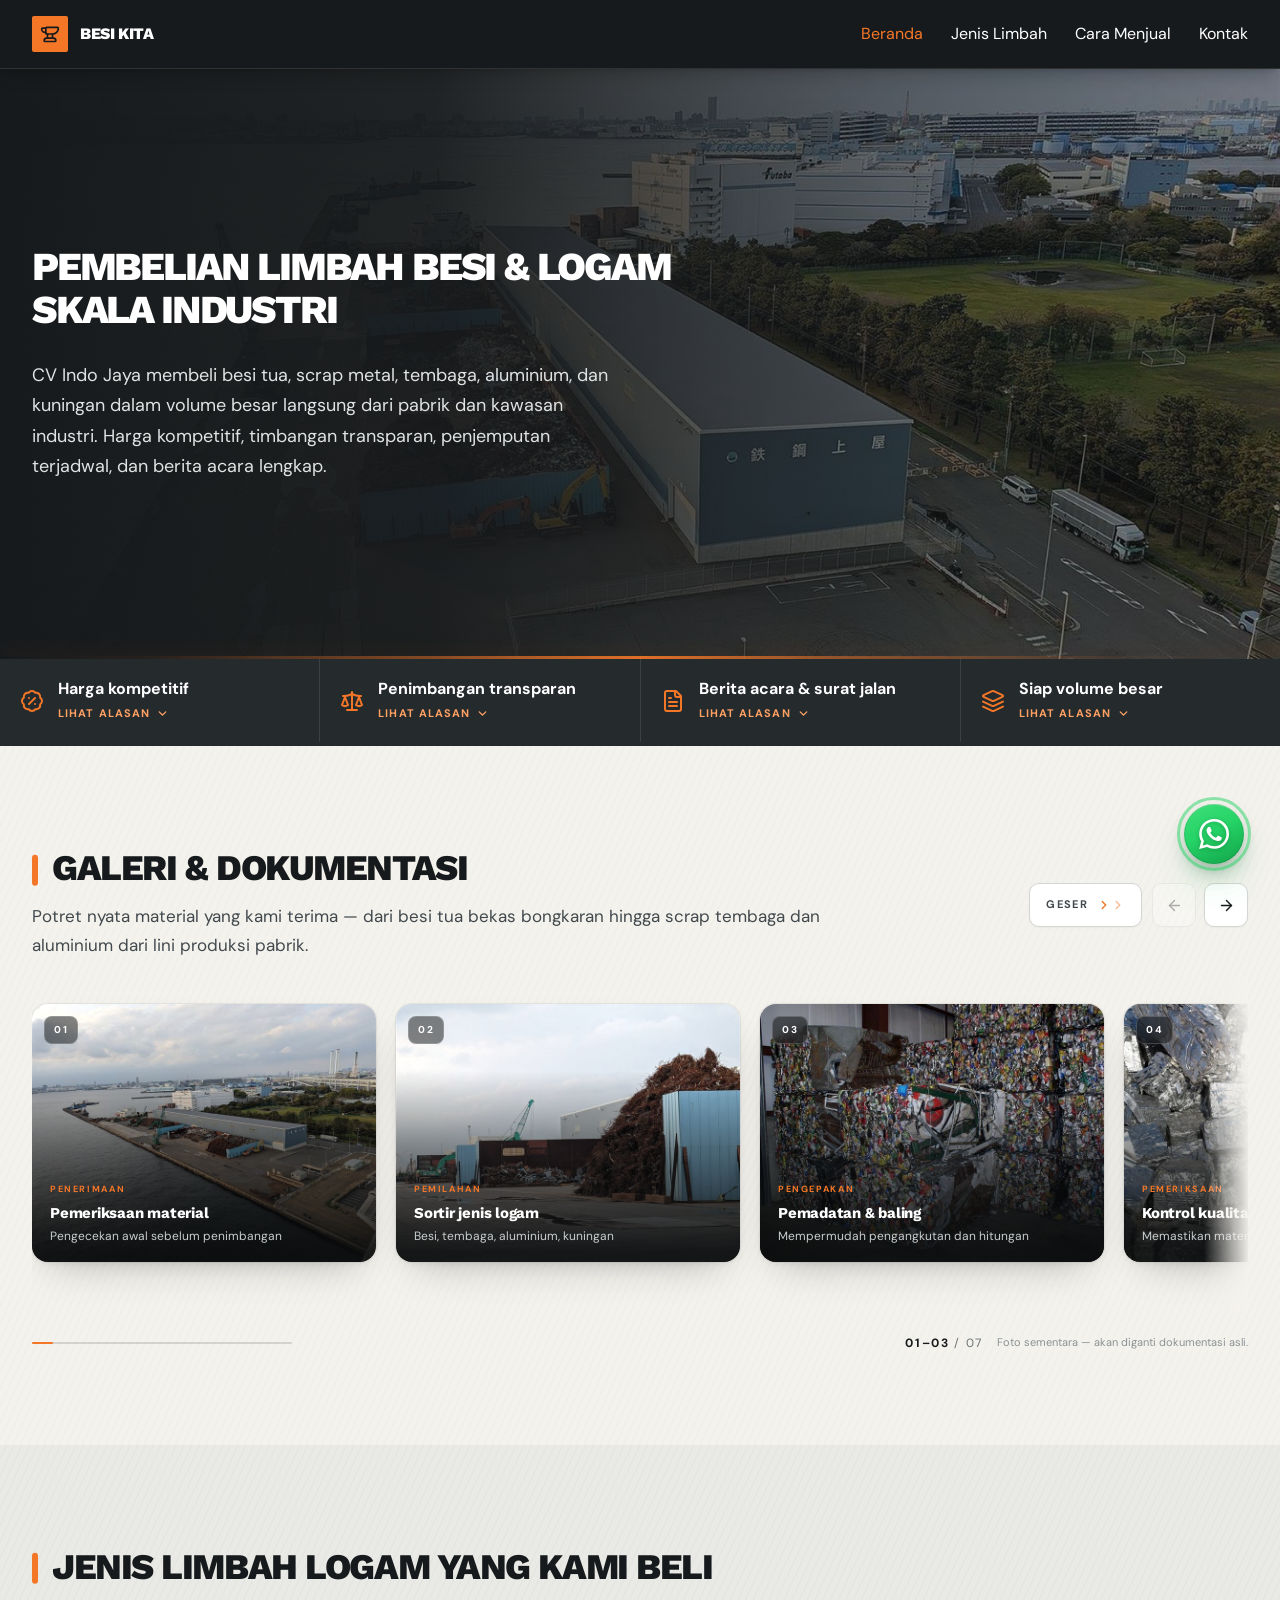
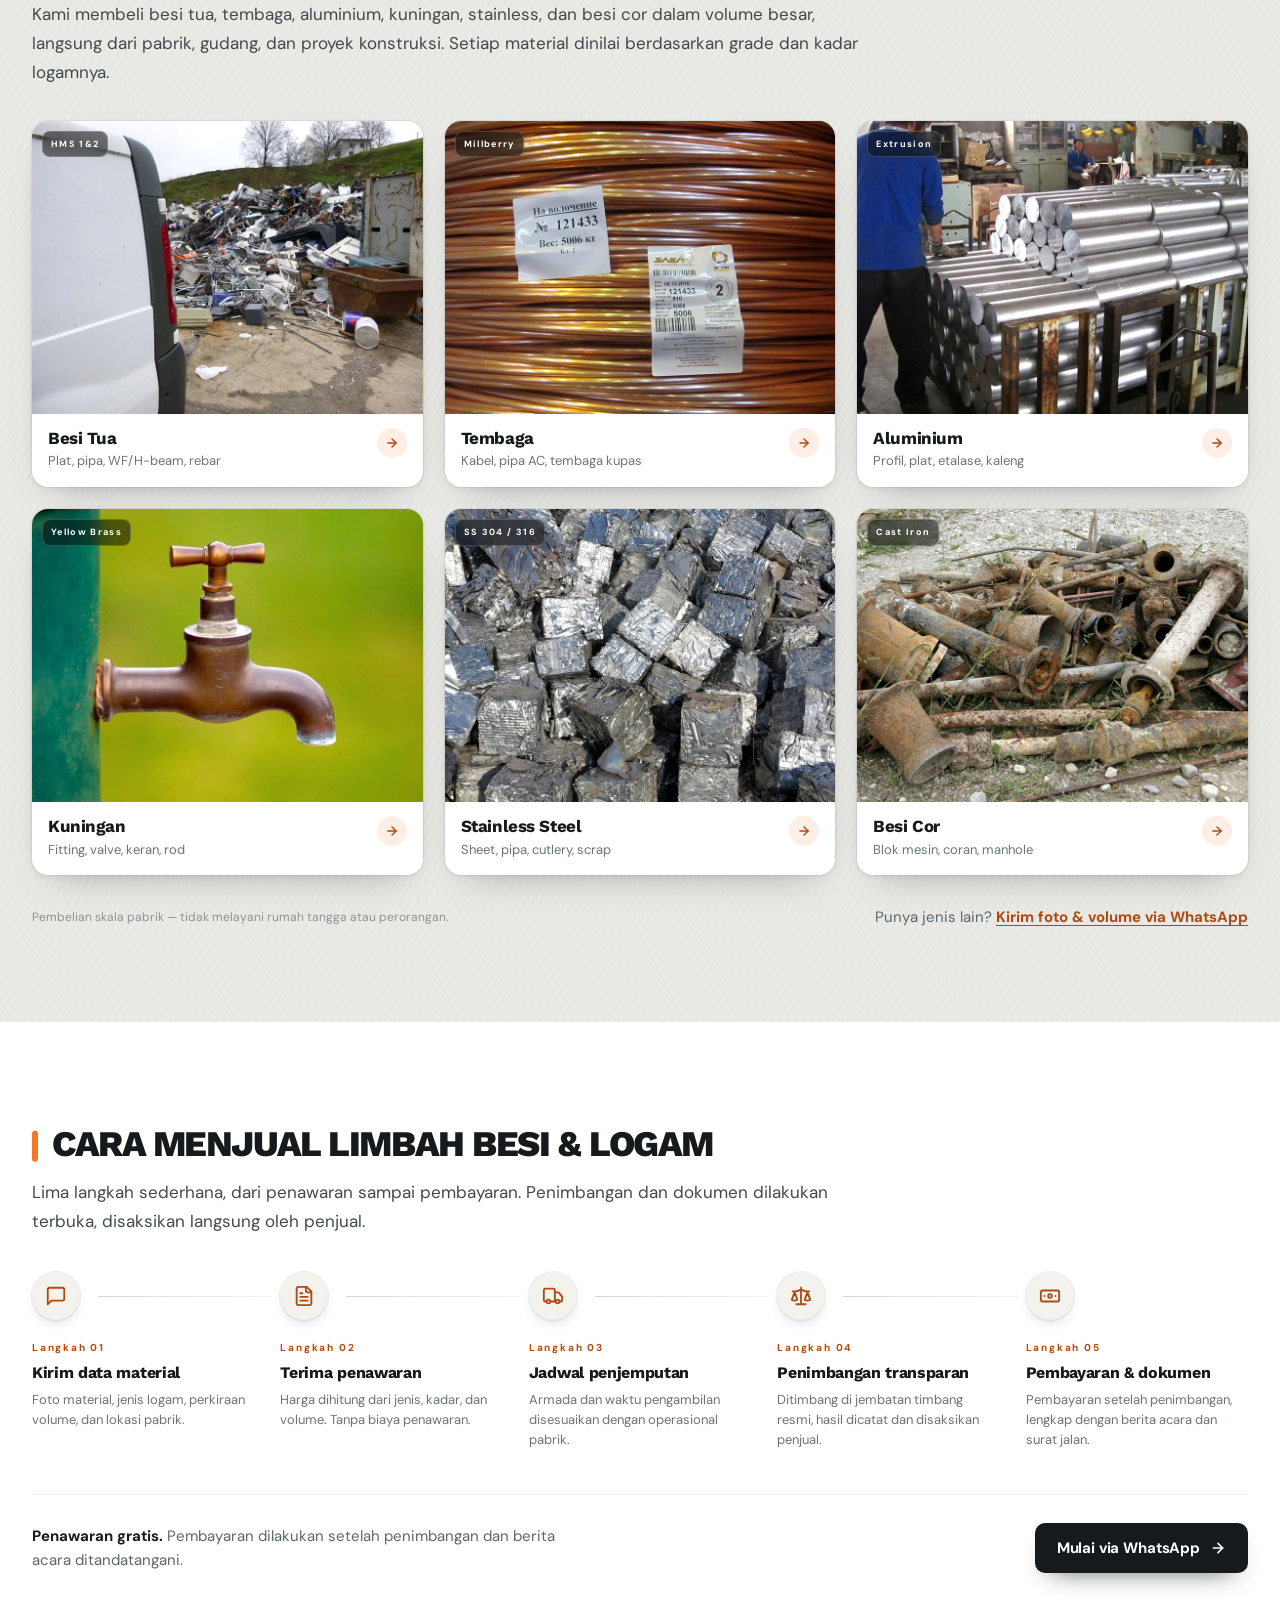
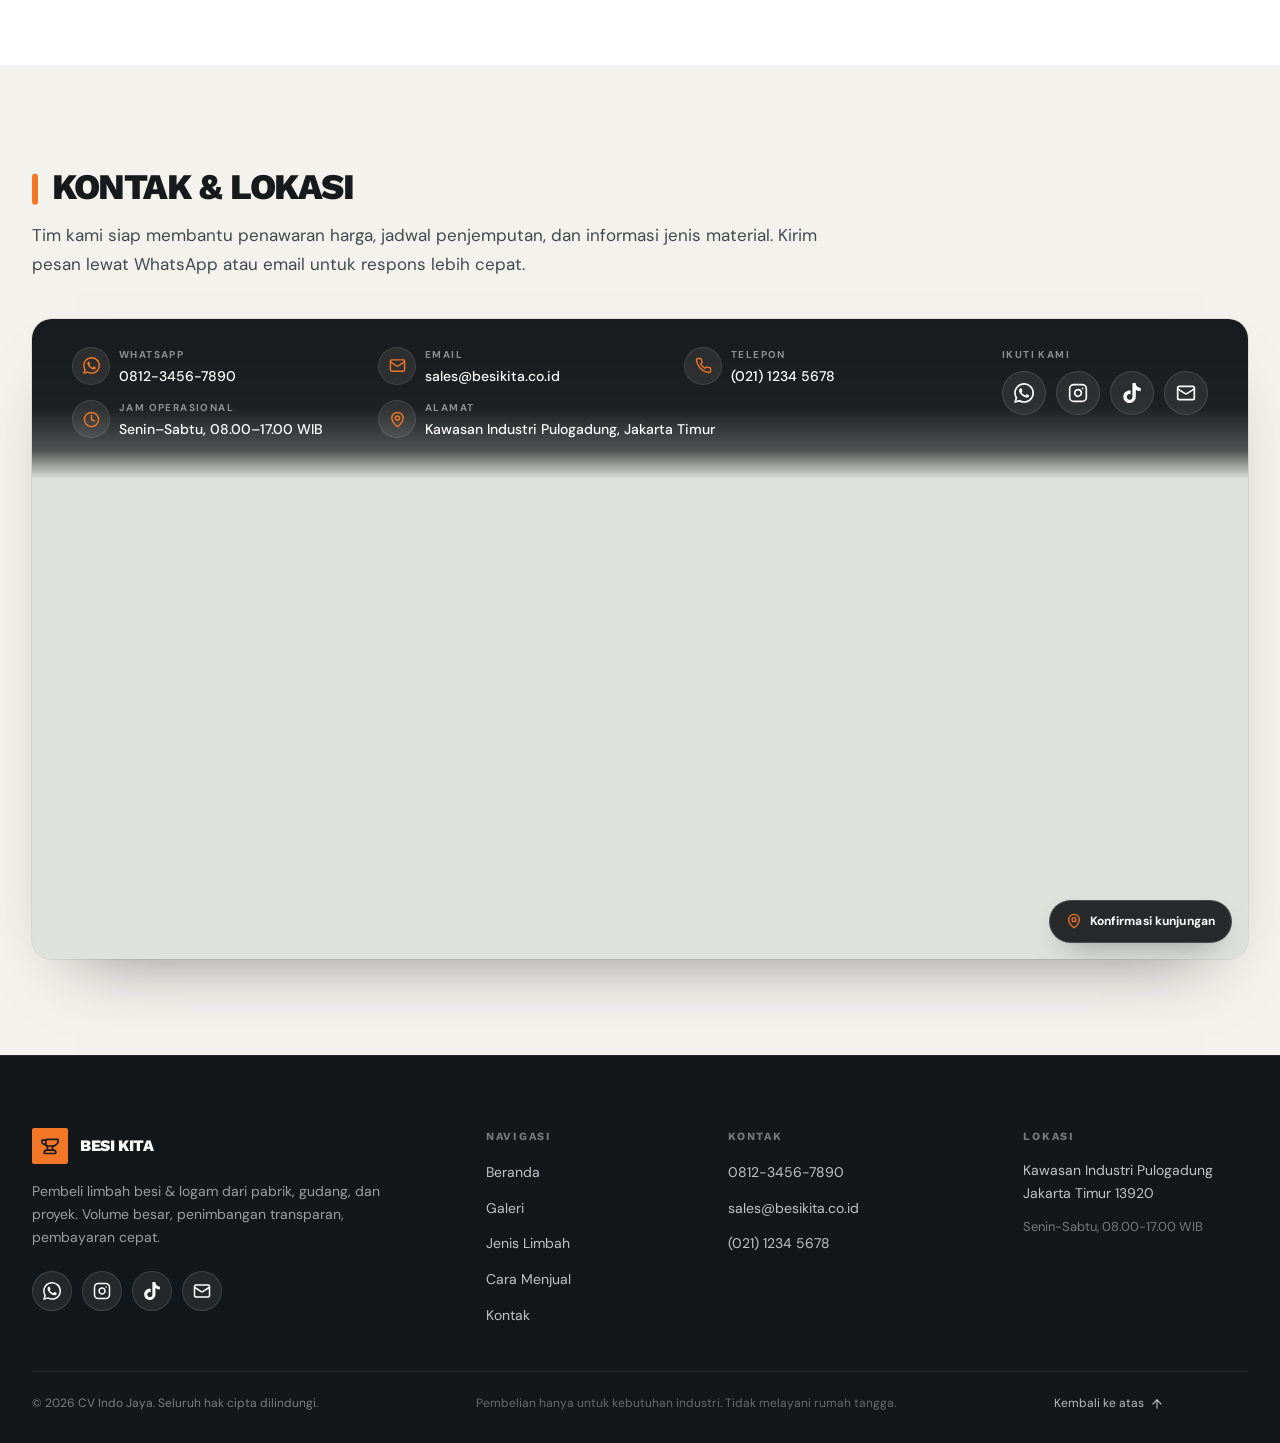
==== commit 1c4fd8ec: "Peta bisa digeser lagi; notifikasi konfirmasi hanya lewat tombol di peta" ====
--- a/index.html
+++ b/index.html
@@ -614,37 +614,32 @@
     filter:grayscale(.22) contrast(1.03);
   }
 
-  /* seluruh area peta jadi tombol: klik -> notifikasi konfirmasi kunjungan */
-  .map-shield{
-    position:absolute;inset:0;z-index:1;
-    display:block;width:100%;height:100%;
-    padding:0;border:0;background:transparent;cursor:pointer;
-    -webkit-tap-highlight-color:transparent;
-  }
-  .map-shield:focus-visible{outline:3px solid var(--orange);outline-offset:-3px}
-  .map-hint{
-    position:absolute;right:16px;bottom:16px;
+  /* tombol konfirmasi mengambang di atas peta (peta tetap bisa digeser/zoom) */
+  .map-pill{
+    position:absolute;right:16px;bottom:16px;z-index:3;
     display:inline-flex;align-items:center;gap:8px;
     padding:11px 16px;border-radius:999px;
+    border:1px solid rgba(255,255,255,.16);
     background:rgba(23,26,28,.92);
-    border:1px solid rgba(255,255,255,.16);
-    color:#fff;font-size:.75rem;font-weight:700;letter-spacing:.01em;
-    white-space:nowrap;
+    color:#fff;font:inherit;font-size:.75rem;font-weight:700;letter-spacing:.01em;
+    white-space:nowrap;cursor:pointer;
     box-shadow:0 12px 30px -16px rgba(0,0,0,.7);
     backdrop-filter:blur(4px);
     transition:background .2s ease,transform .2s ease;
-  }
-  .map-hint svg{width:16px;height:16px;flex:0 0 auto;color:var(--orange)}
-  .map-shield:hover .map-hint{background:rgba(23,26,28,.98);transform:translateY(-2px)}
+    -webkit-tap-highlight-color:transparent;
+  }
+  .map-pill svg{width:16px;height:16px;flex:0 0 auto;color:var(--orange)}
+  .map-pill:hover{background:rgba(23,26,28,.98);transform:translateY(-2px)}
+  .map-pill:focus-visible{outline:3px solid var(--orange);outline-offset:3px}
   @media (prefers-reduced-motion: no-preference){
-    .map-hint{animation:mapHint 3.8s ease-in-out infinite}
+    .map-pill{animation:mapHint 3.8s ease-in-out infinite}
   }
   @keyframes mapHint{
     0%,100%{box-shadow:0 12px 30px -16px rgba(0,0,0,.7),0 0 0 0 rgba(244,119,40,.38)}
     50%{box-shadow:0 12px 30px -16px rgba(0,0,0,.7),0 0 0 9px rgba(244,119,40,0)}
   }
   @media(max-width:520px){
-    .map-hint{right:12px;bottom:12px;padding:10px 14px;font-size:.6875rem}
+    .map-pill{right:12px;bottom:12px;padding:10px 14px;font-size:.6875rem}
   }
 
   /* dialog konfirmasi kunjungan */
@@ -1635,16 +1630,13 @@
         referrerpolicy="no-referrer-when-downgrade"
         allowfullscreen></iframe>
 
-      <button class="map-shield" type="button" id="map-open" aria-haspopup="dialog" aria-controls="visit-notice" aria-label="Klik peta untuk konfirmasi kunjungan">
-        <span class="map-hint">
-          <svg viewBox="0 0 24 24" fill="none" stroke="currentColor" stroke-width="2" stroke-linecap="round" stroke-linejoin="round" aria-hidden="true">
-            <path d="M20 10c0 4.993-5.539 10.193-7.399 11.799a1 1 0 0 1-1.202 0C9.539 20.193 4 14.993 4 10a8 8 0 0 1 16 0"></path>
-            <circle cx="12" cy="10" r="3"></circle>
-          </svg>
-          Klik peta untuk konfirmasi
-        </span>
+      <button class="map-pill" type="button" id="map-open" aria-haspopup="dialog" aria-controls="visit-notice" aria-label="Konfirmasi kunjungan sebelum datang ke lokasi">
+        <svg viewBox="0 0 24 24" fill="none" stroke="currentColor" stroke-width="2" stroke-linecap="round" stroke-linejoin="round" aria-hidden="true">
+          <path d="M20 10c0 4.993-5.539 10.193-7.399 11.799a1 1 0 0 1-1.202 0C9.539 20.193 4 14.993 4 10a8 8 0 0 1 16 0"></path>
+          <circle cx="12" cy="10" r="3"></circle>
+        </svg>
+        Konfirmasi kunjungan
       </button>
-
 
     </div>
   </div>
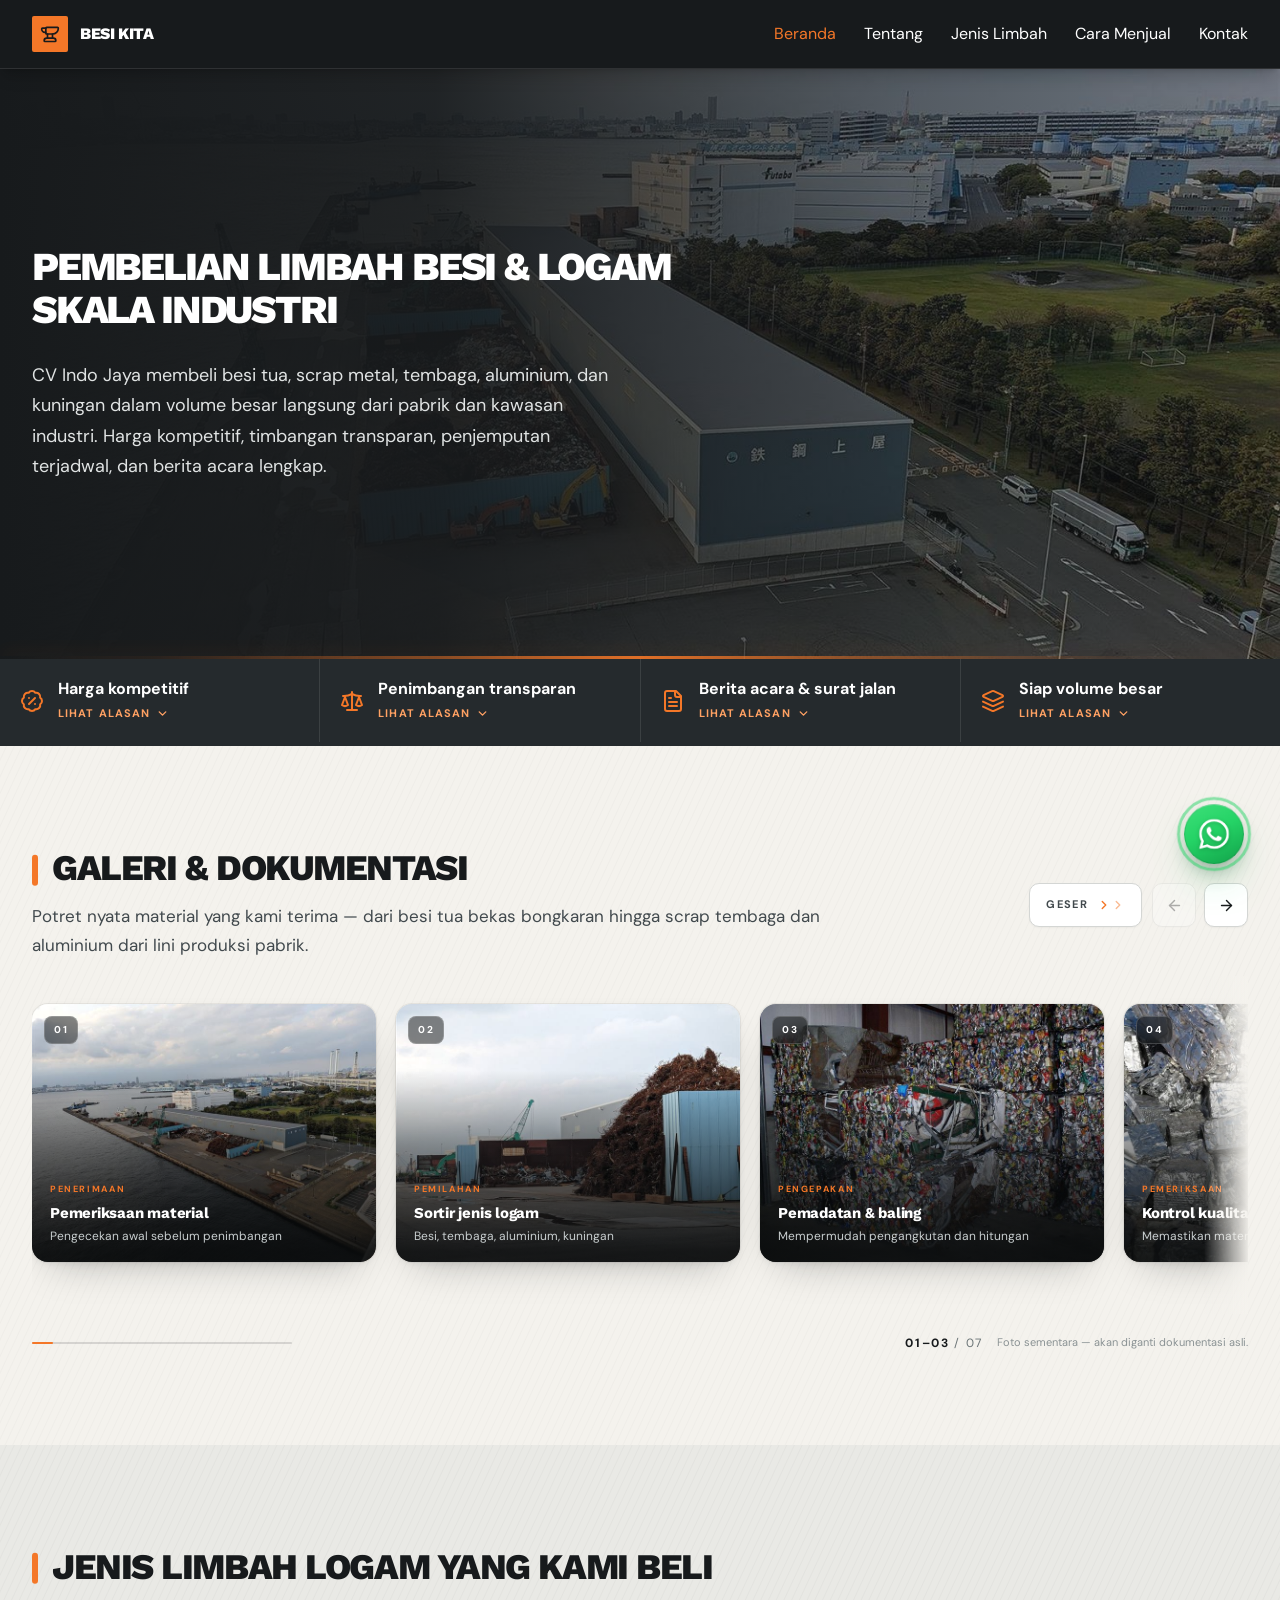
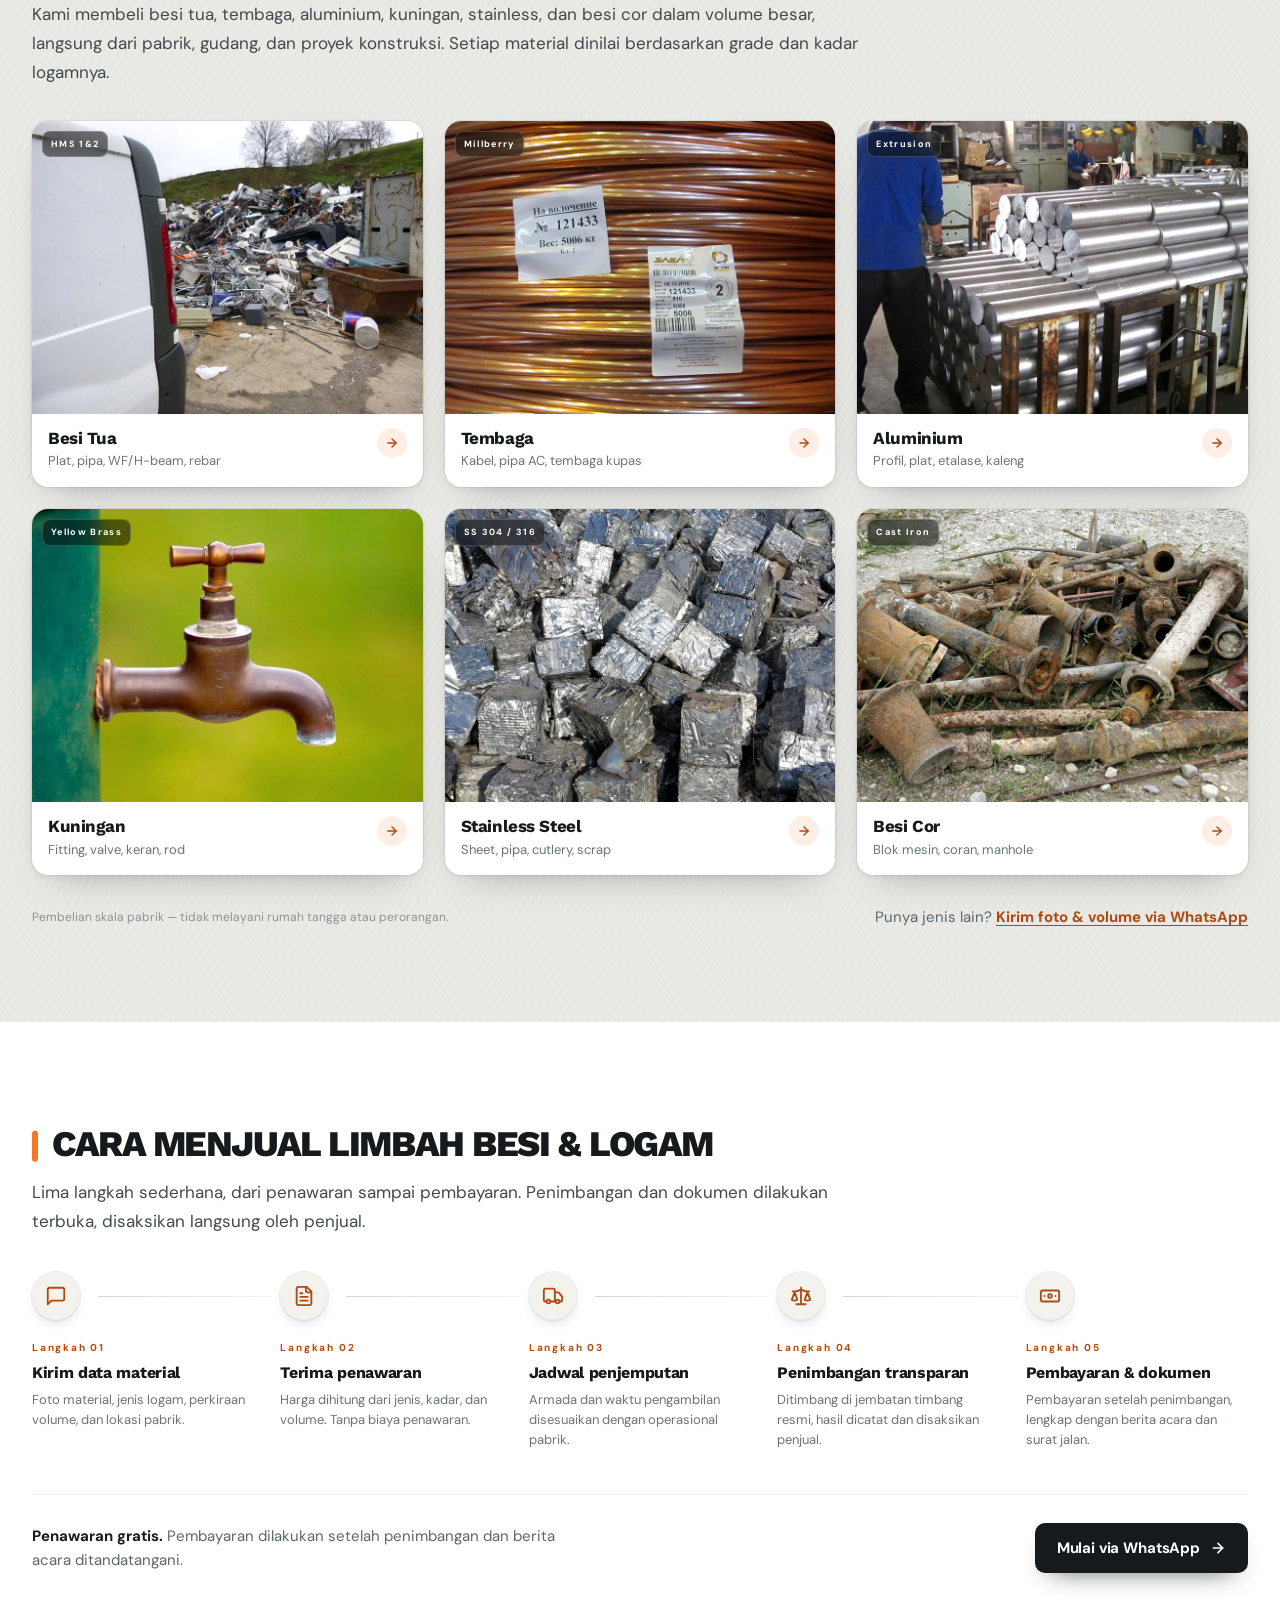
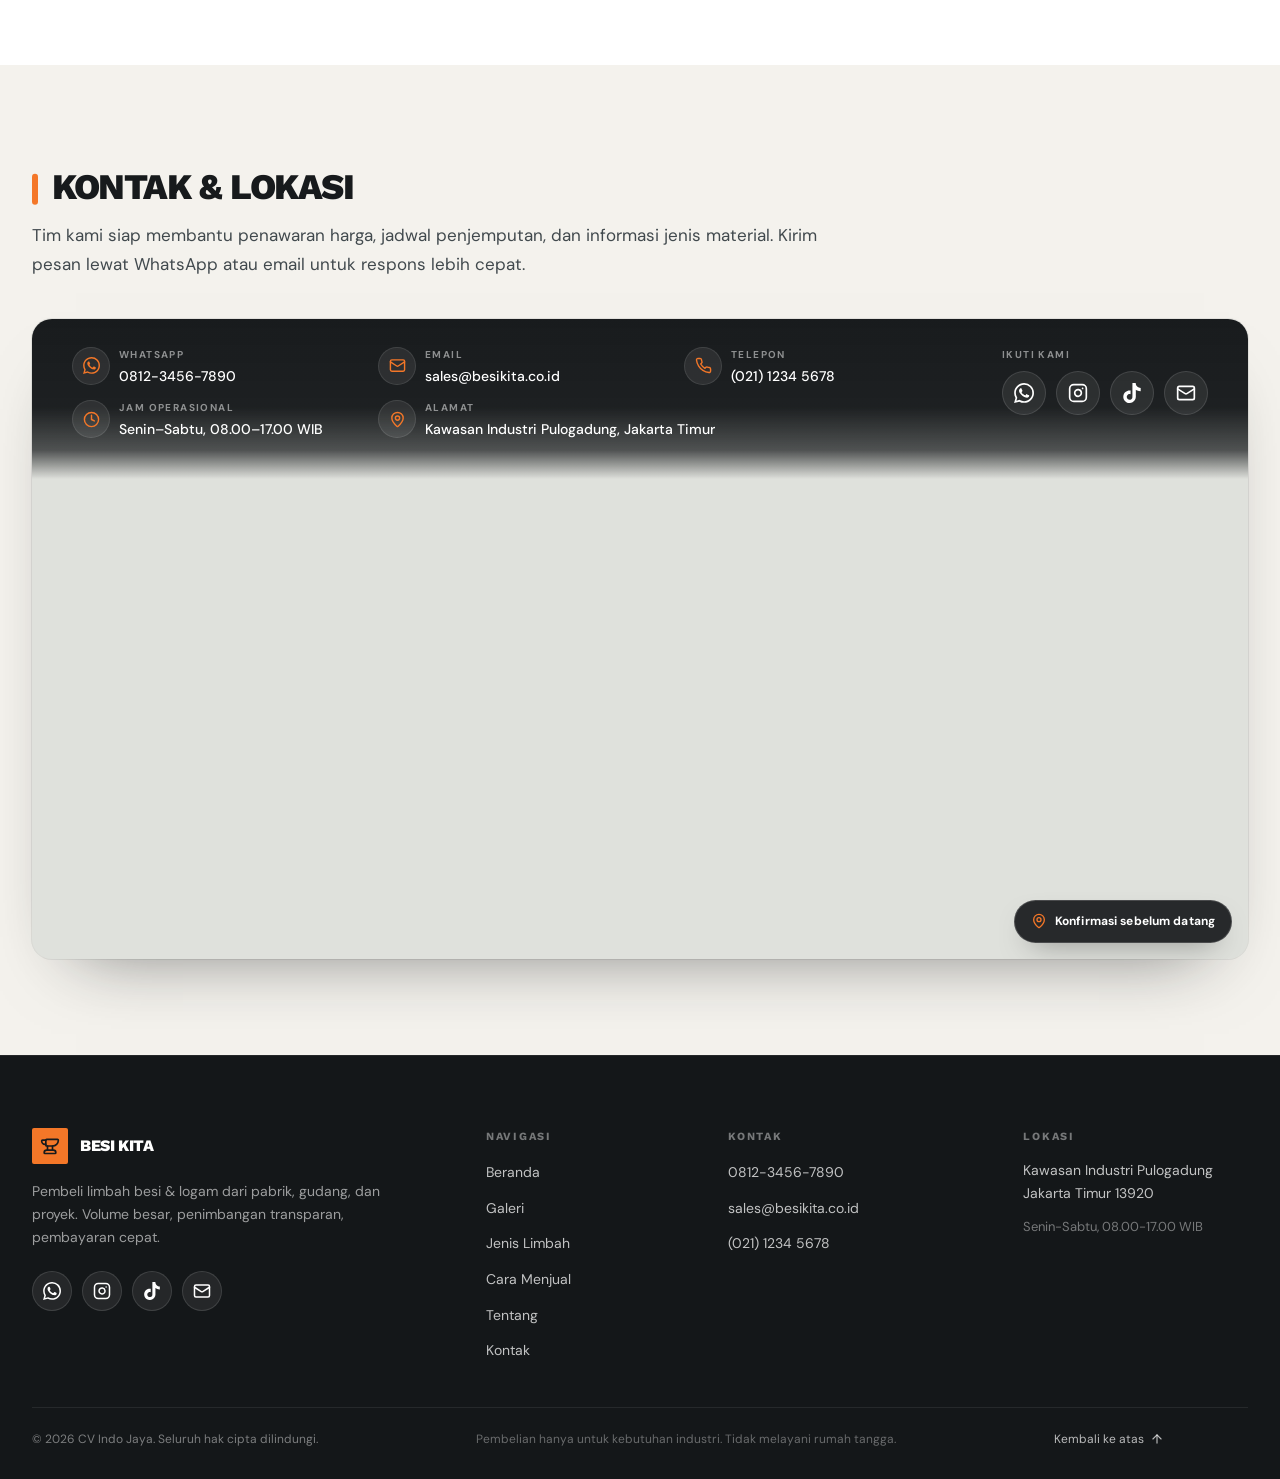
==== commit 09f95359: "Tambah halaman Tentang (profil placeholder) + link navbar & sitemap; pertegas tombol peta" ====
--- a/index.html
+++ b/index.html
@@ -1035,7 +1035,7 @@
 
     <div class="nav-links">
       <a href="#beranda" aria-current="true">Beranda</a>
-      <!-- Tentang ditambahkan lagi setelah section-nya dibuat -->
+      <a href="tentang.html">Tentang</a>
       <a href="#jenis-limbah">Jenis Limbah</a>
       <a href="#cara-menjual">Cara Menjual</a>
       <a href="#kontak">Kontak</a>
@@ -1054,7 +1054,7 @@
   <nav id="mobile-menu" class="mobile-menu" aria-label="Navigasi seluler">
     <nav>
       <a href="#beranda">Beranda</a>
-      <!-- Tentang ditambahkan lagi setelah section-nya dibuat -->
+      <a href="tentang.html">Tentang</a>
       <a href="#jenis-limbah">Jenis Limbah</a>
       <a href="#cara-menjual">Cara Menjual</a>
       <a href="#kontak">Kontak</a>
@@ -1635,7 +1635,7 @@
           <path d="M20 10c0 4.993-5.539 10.193-7.399 11.799a1 1 0 0 1-1.202 0C9.539 20.193 4 14.993 4 10a8 8 0 0 1 16 0"></path>
           <circle cx="12" cy="10" r="3"></circle>
         </svg>
-        Konfirmasi kunjungan
+        Konfirmasi sebelum datang
       </button>
 
     </div>
@@ -1688,6 +1688,7 @@
           <li><a href="#galeri">Galeri</a></li>
           <li><a href="#jenis-limbah">Jenis Limbah</a></li>
           <li><a href="#cara-menjual">Cara Menjual</a></li>
+          <li><a href="tentang.html">Tentang</a></li>
           <li><a href="#kontak">Kontak</a></li>
         </ul>
       </nav>
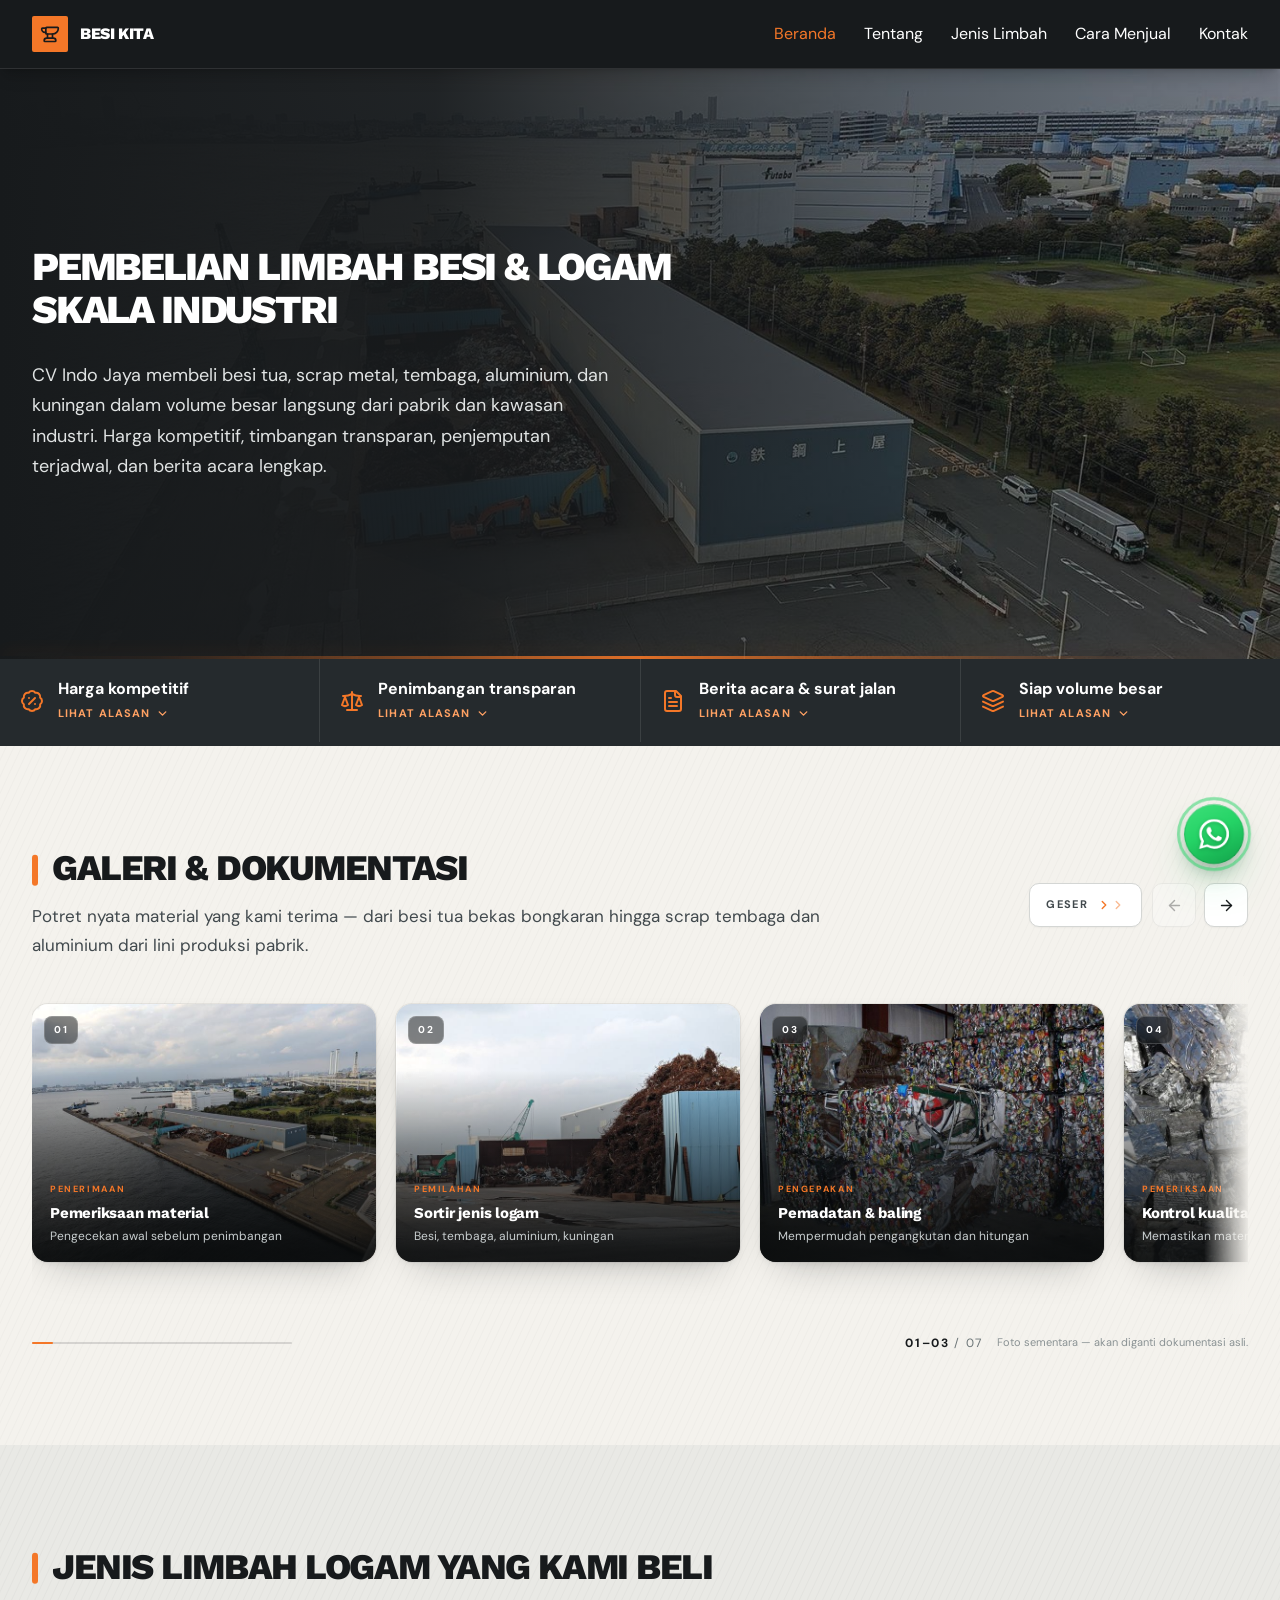
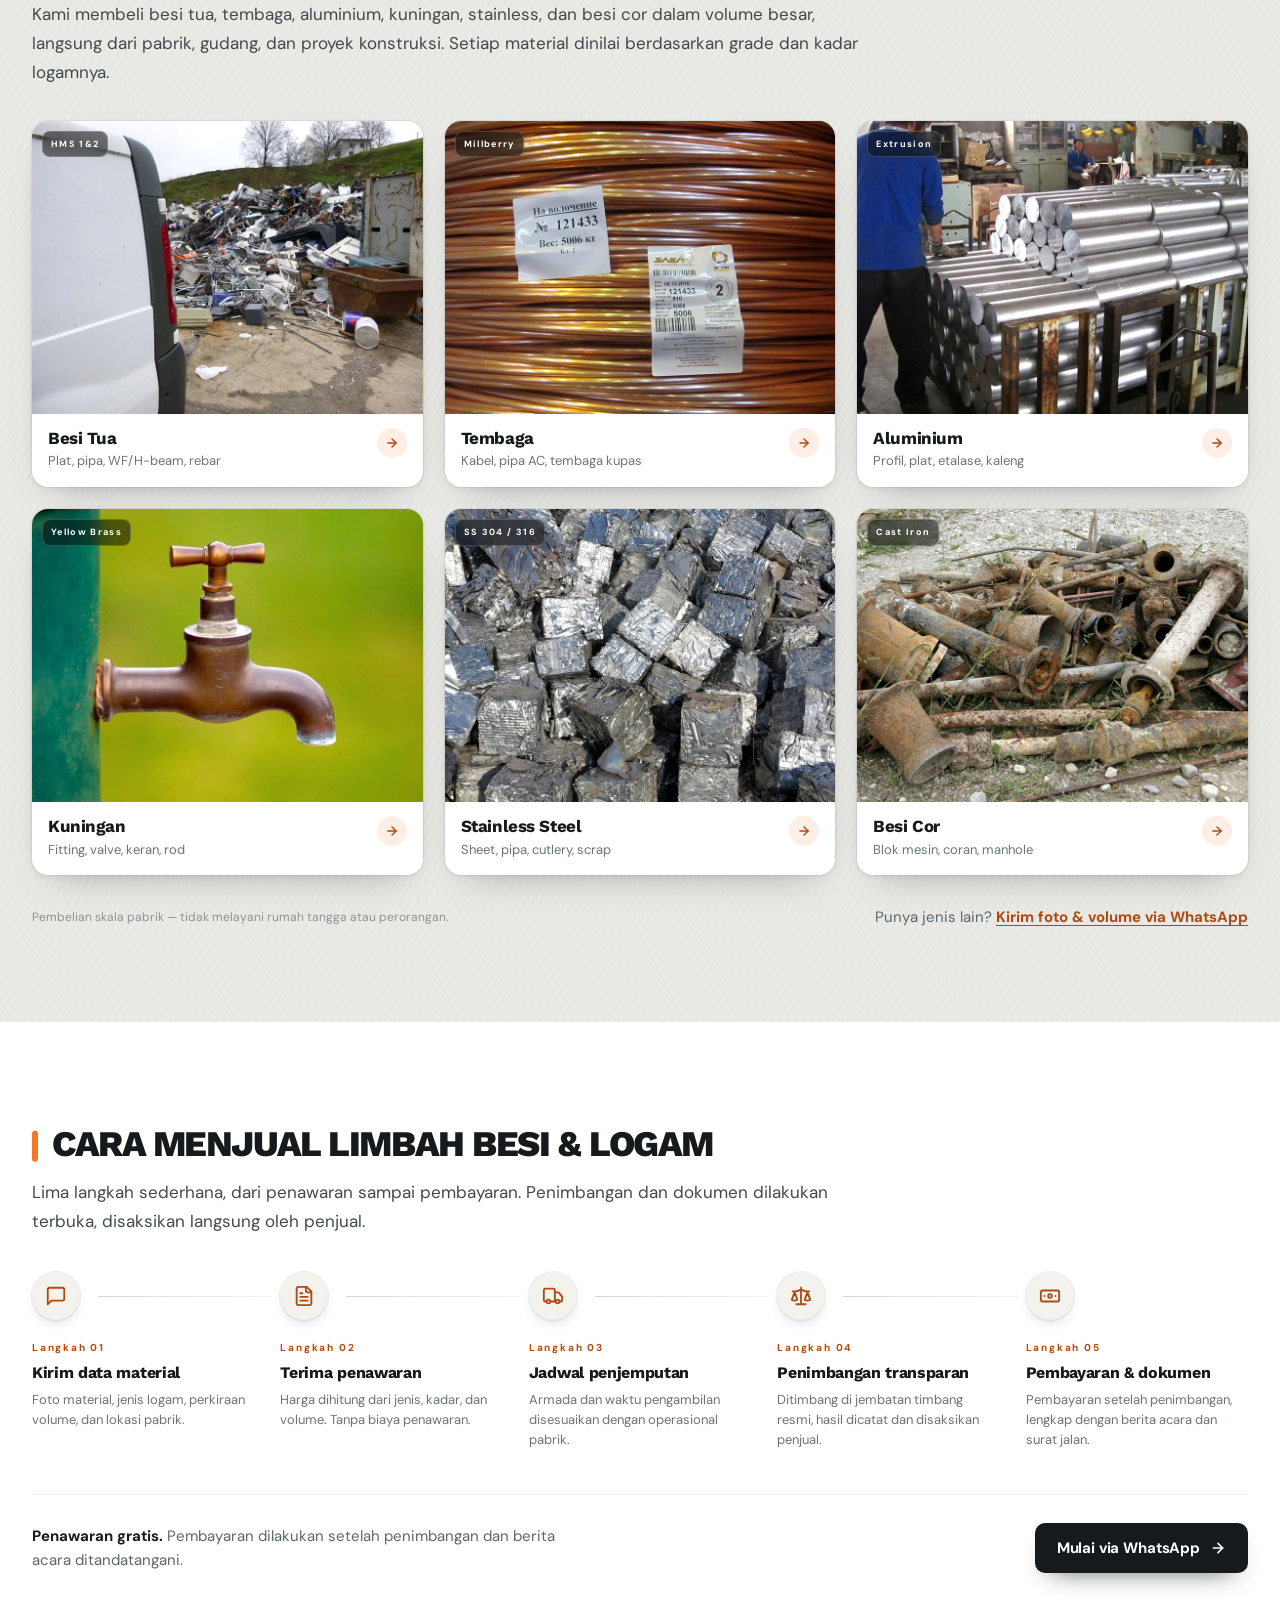
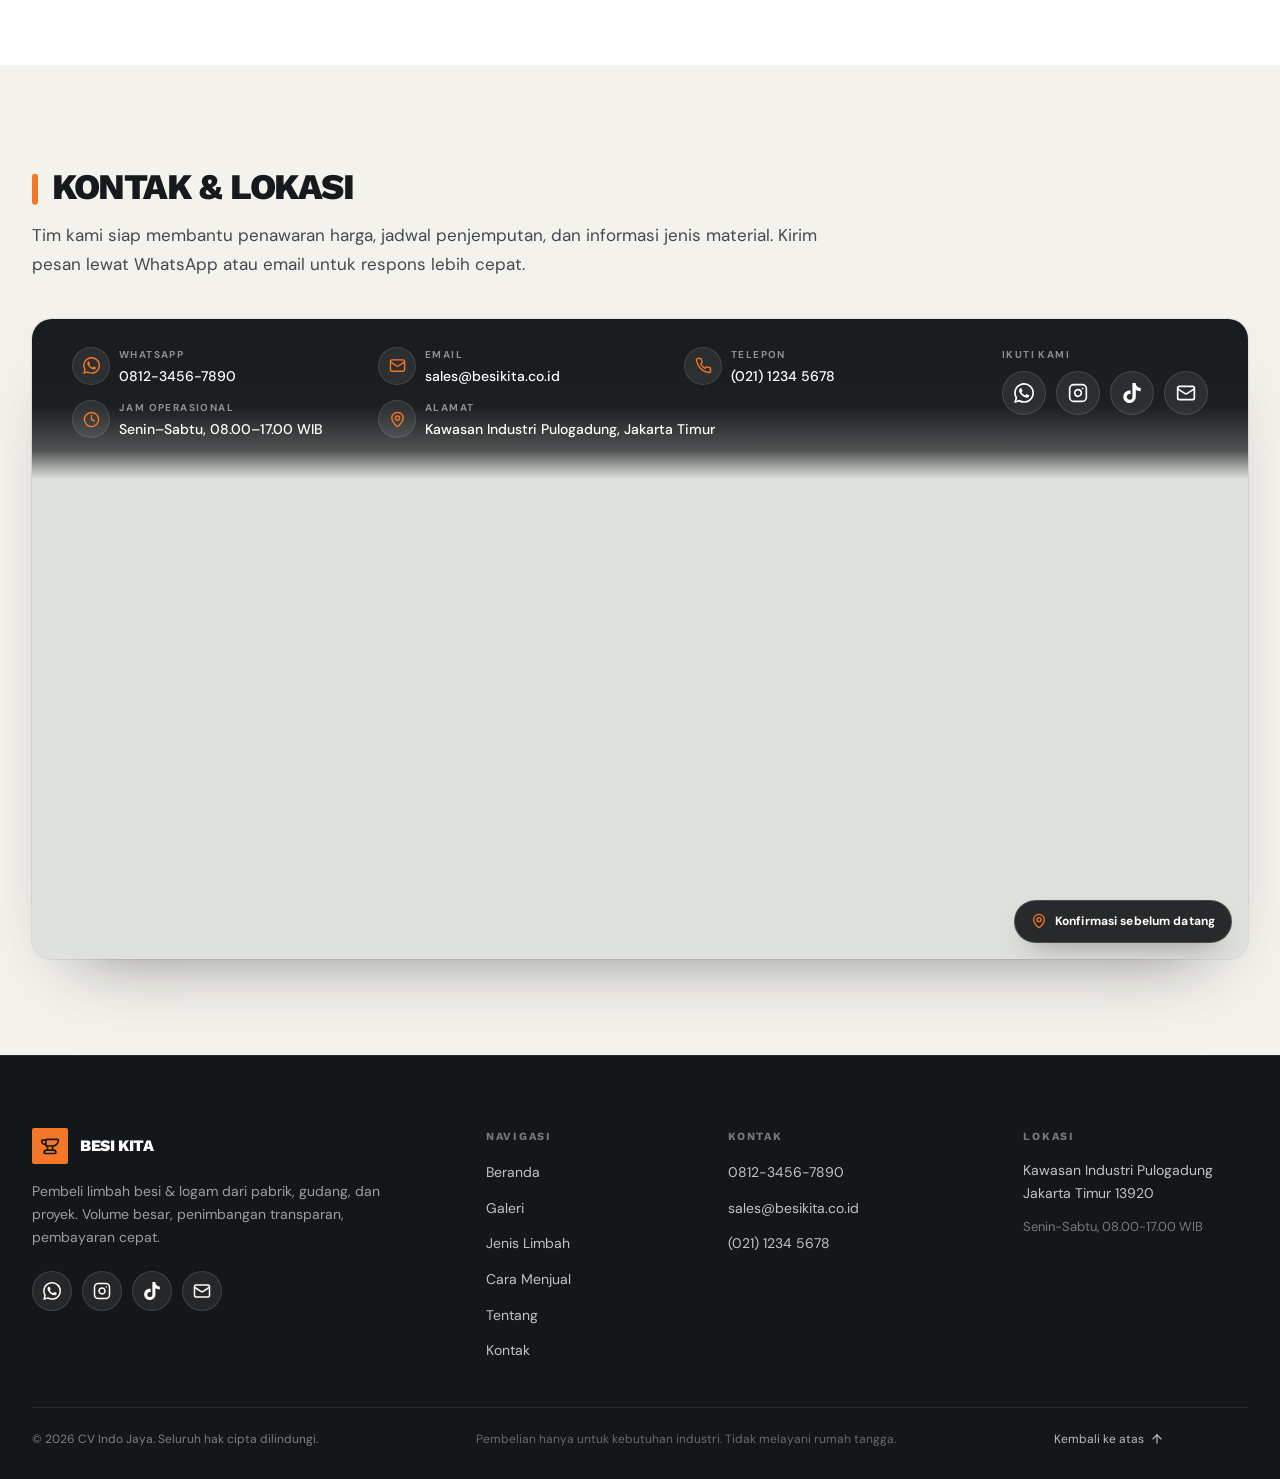
==== commit 8ea1d531: "Detak tombol WA lebih sering dan skala mengembang lebih besar" ====
--- a/index.html
+++ b/index.html
@@ -875,7 +875,7 @@
       0 10px 22px -6px rgba(9,32,20,.42),
       0 20px 44px -16px rgba(37,211,102,.72);
     transition:transform .24s cubic-bezier(.34,1.56,.64,1),box-shadow .24s ease;
-    animation:wa-breathe 4s cubic-bezier(.45,0,.25,1) infinite;
+    animation:wa-breathe 2.5s cubic-bezier(.45,0,.25,1) infinite;
     will-change:scale;
   }
   @media(min-width:768px){
@@ -893,7 +893,7 @@
   .wa-float:hover::after{border-color:rgba(37,211,102,.8)}
   .wa-float:hover{
     animation:none;
-    transform:translateY(-3px) scale(1.12);
+    transform:translateY(-3px) scale(1.18);
     box-shadow:
       inset 0 1px 0 rgba(255,255,255,.42),
       inset 0 0 0 1px rgba(15,80,40,.18),
@@ -908,9 +908,9 @@
 
   @keyframes wa-breathe{
     0%, 6%{scale:1}
-    12%{scale:1.1}
+    12%{scale:1.16}
     20%{scale:1}
-    28%{scale:1.07}
+    28%{scale:1.12}
     38%, 100%{scale:1}
   }
 
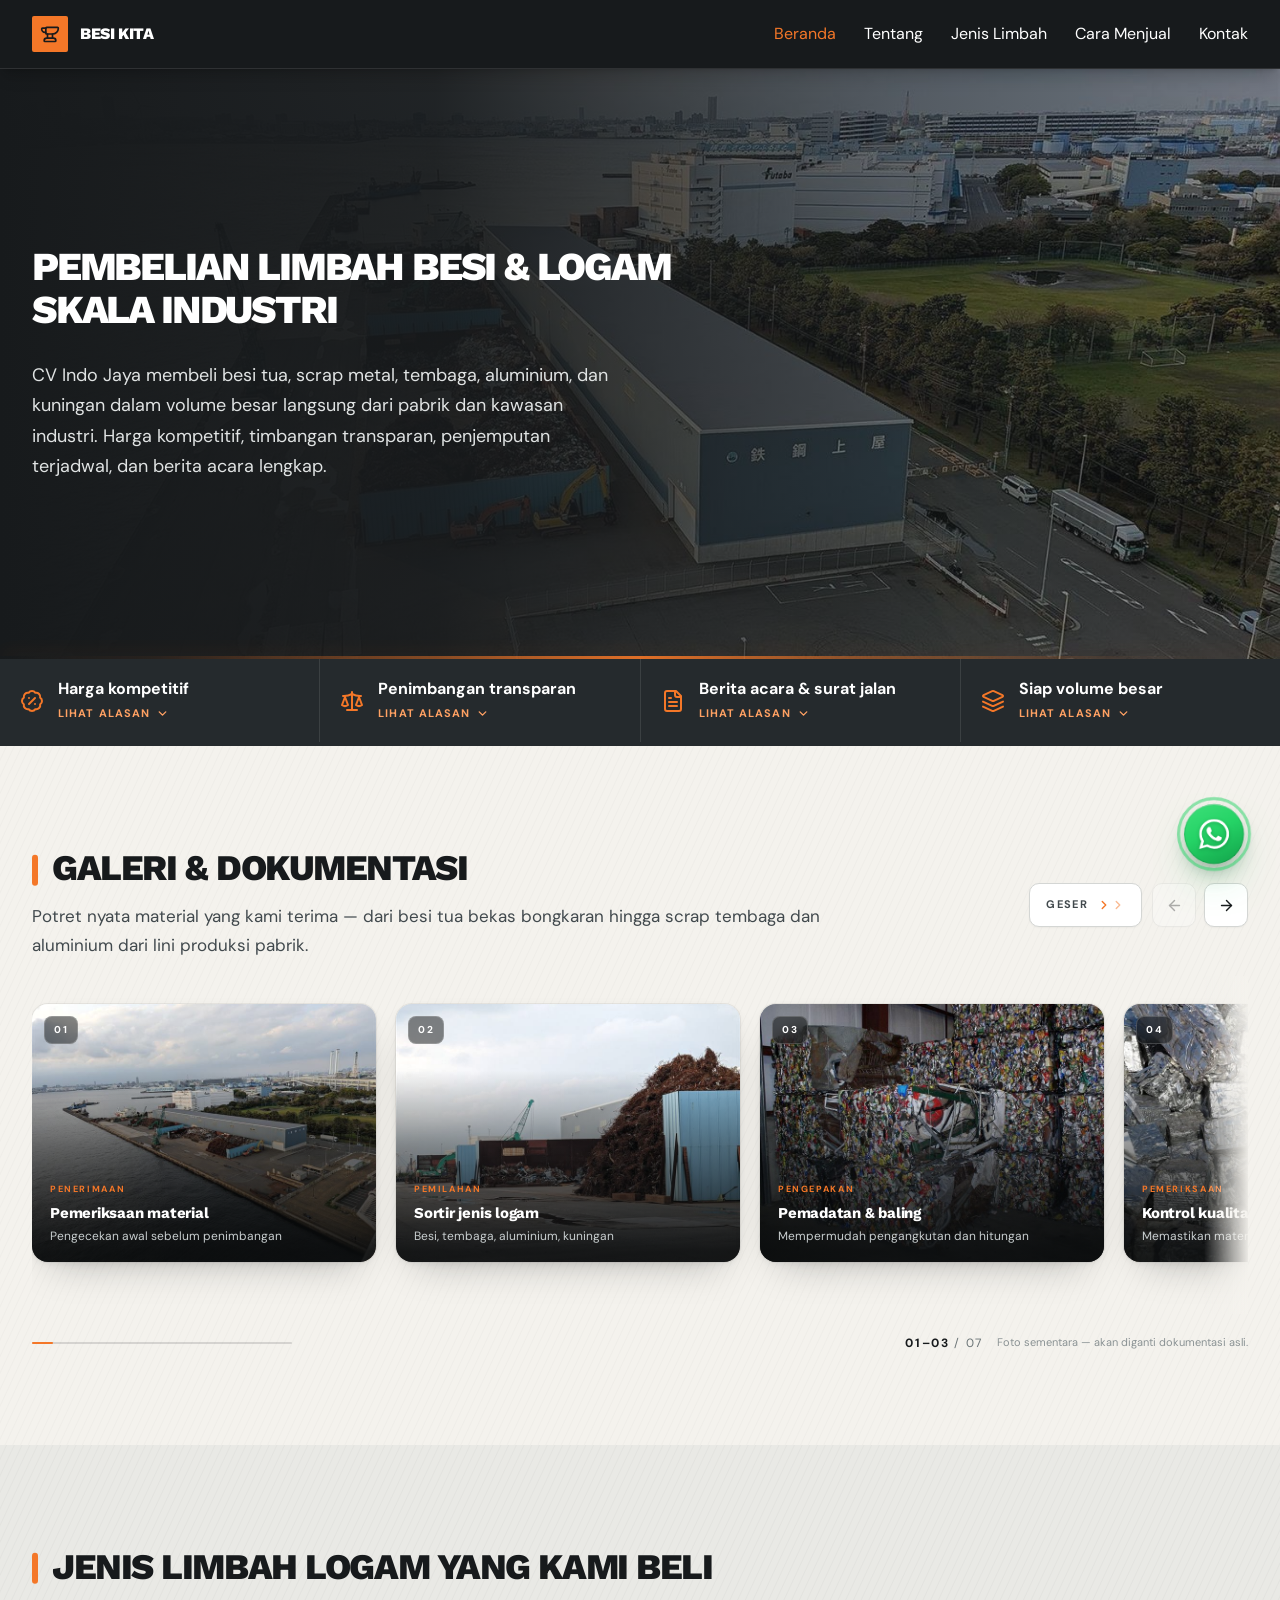
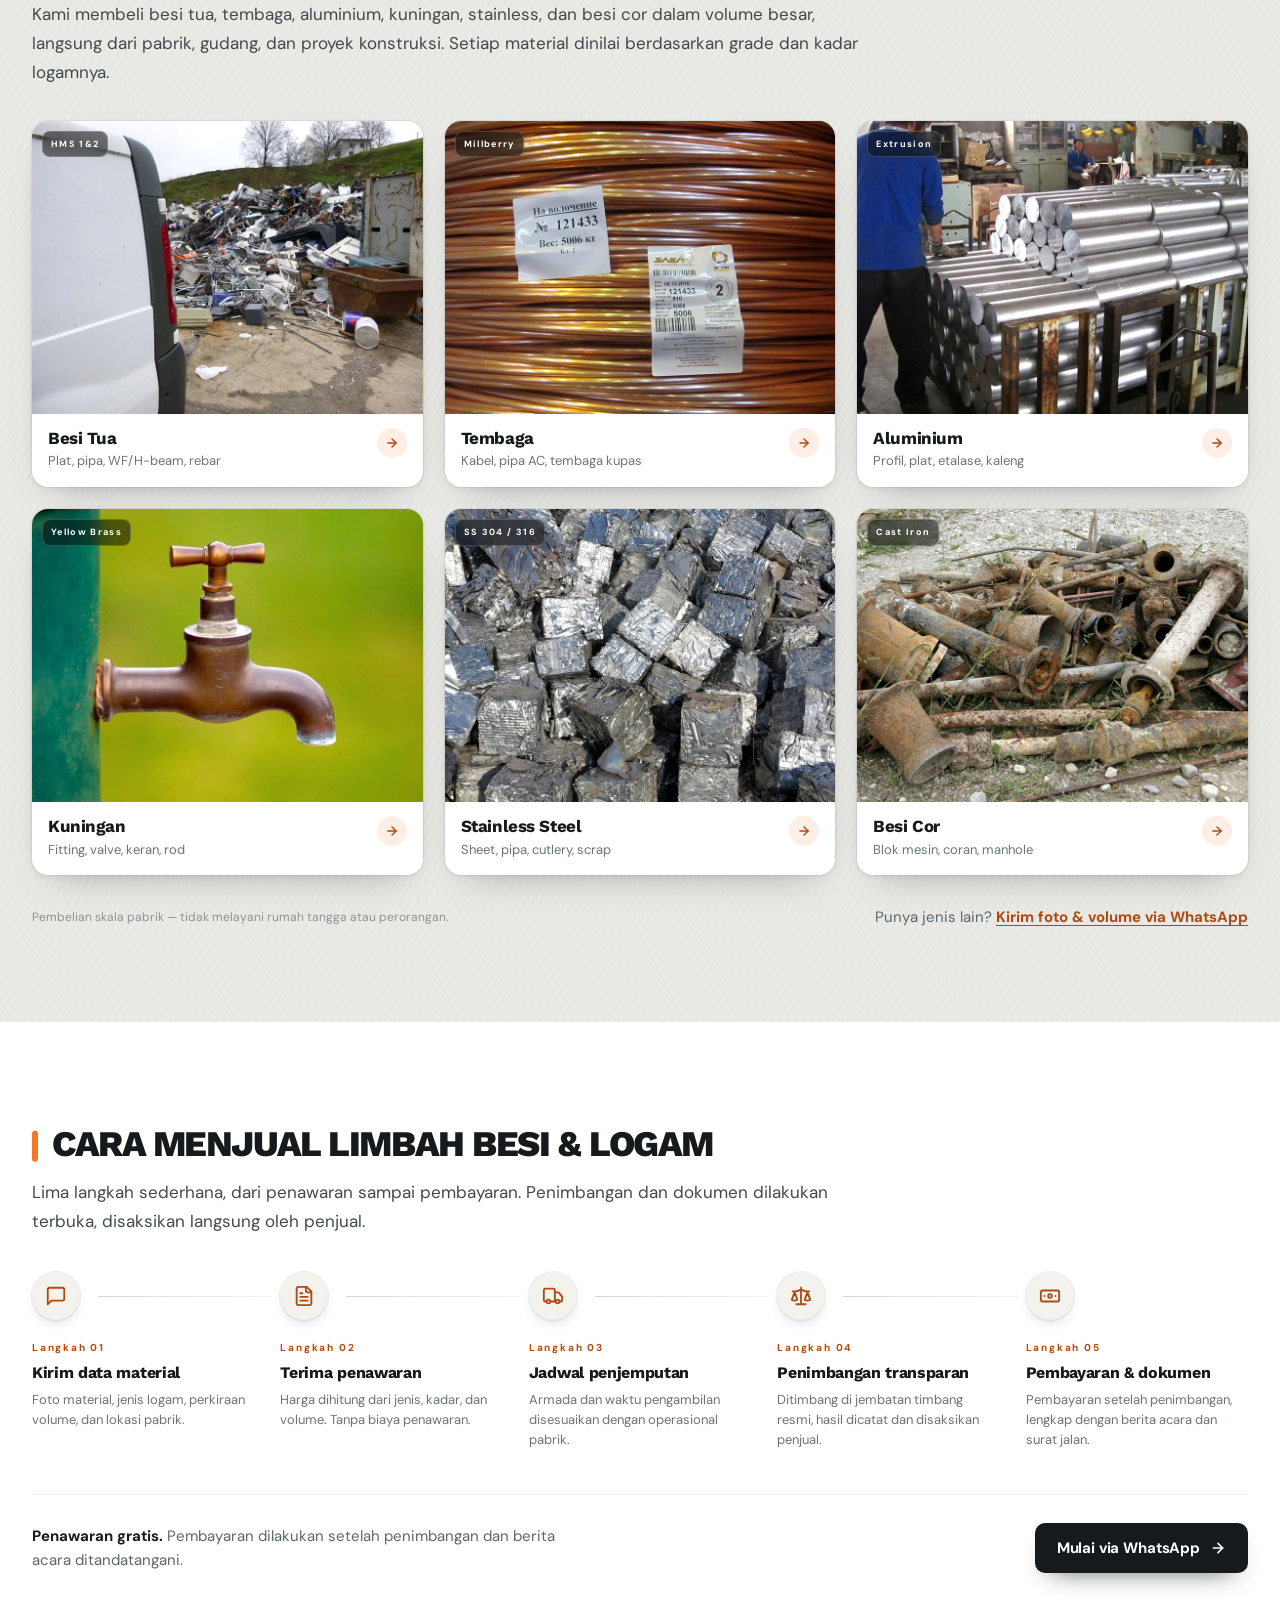
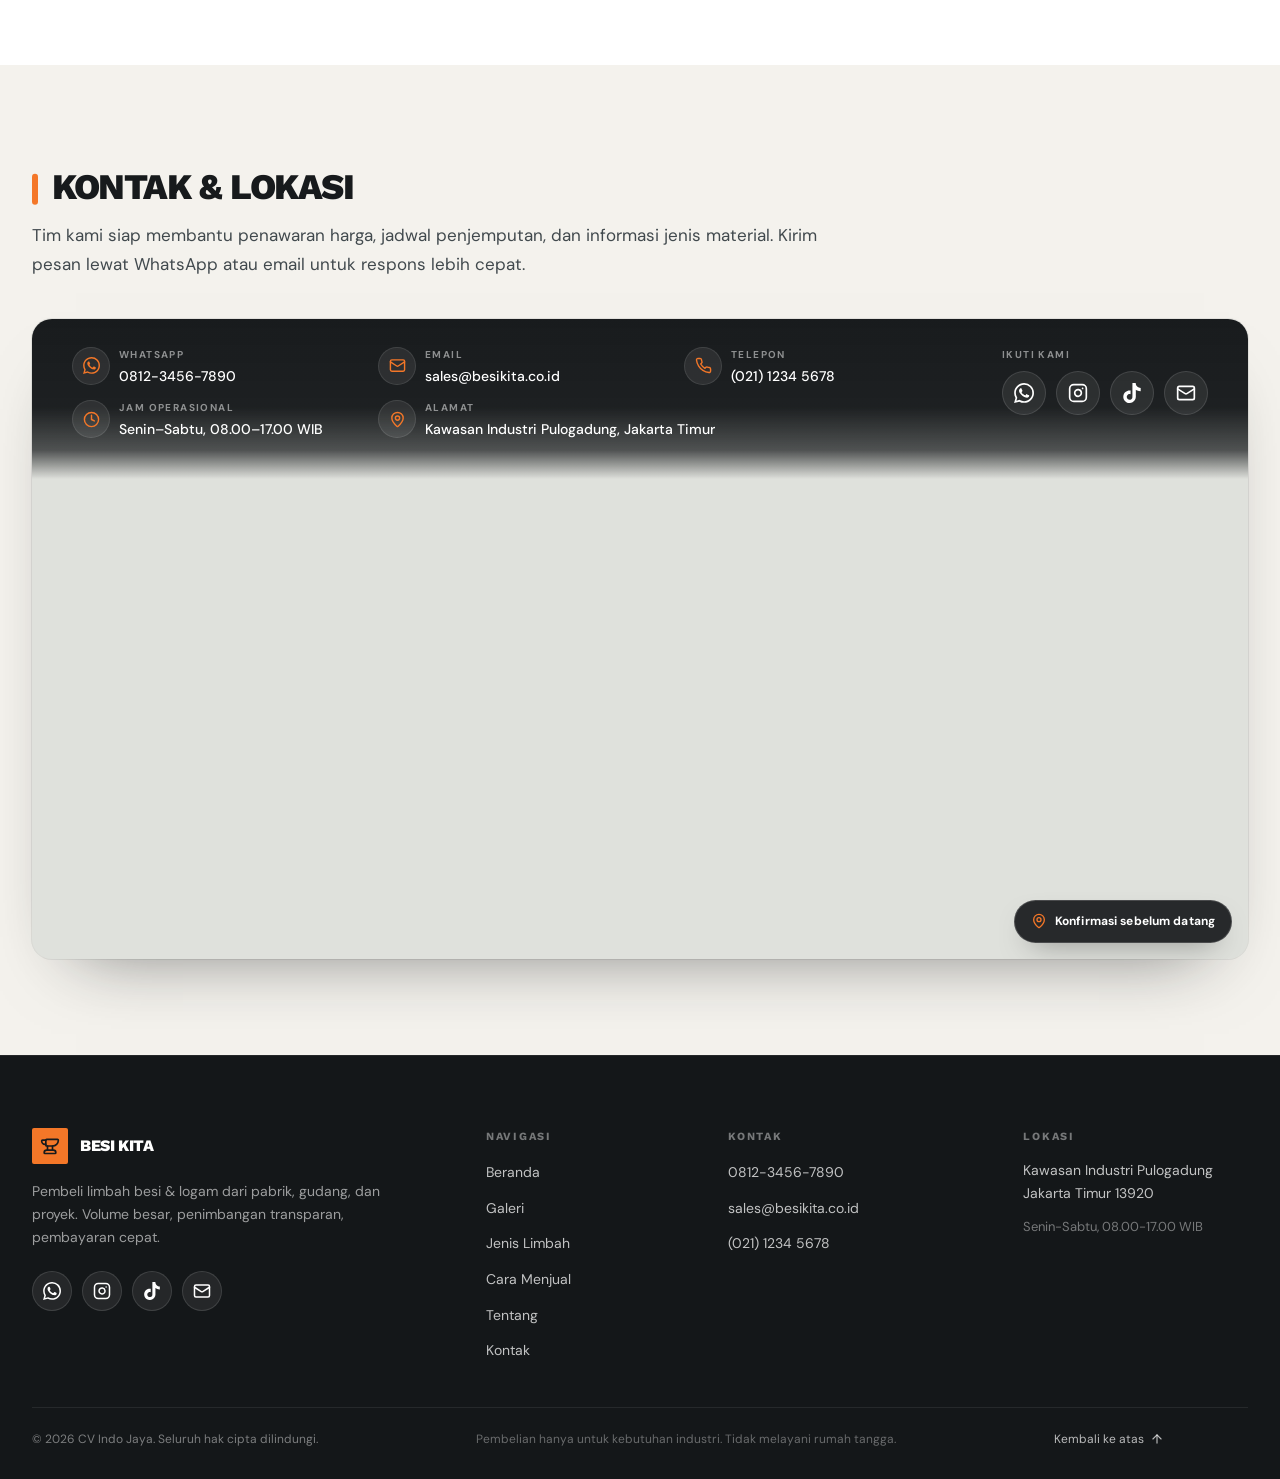
==== commit b78b0c6d: "Pisahkan CSS dan JS ke file terpisah" ====
--- a/index.html
+++ b/index.html
@@ -38,888 +38,8 @@
 <link href="https://fonts.googleapis.com/css2?family=DM+Sans:wght@400;700&family=Work+Sans:wght@700;800&display=swap" rel="stylesheet" />
 <link rel="preload" as="image" href="assets/hero/hero.jpg" fetchpriority="high" />
 
-<style>
-  /* ============================================================
-     TOKENS
-     ============================================================ */
-  :root{
-    --coal:#171a1c;
-    --panel:#24292c;
-    --orange:#f47728;
-    --orange-deep:#ae4a12;
-    --cream:#f4f2ed;
-    --paper:#e9e9e5;
-    --muted:#abb3b7;
-    --body:#41494d;
-    --line-light:#d4d6d4;
-    --line-dark:rgba(255,255,255,.10);
-    --font-head:"Work Sans",system-ui,-apple-system,"Segoe UI",sans-serif;
-    --font-body:"DM Sans",system-ui,-apple-system,"Segoe UI",sans-serif;
-  }
-
-  *,*::before,*::after{box-sizing:border-box}
-  html{scroll-behavior:smooth;scroll-padding-top:86px;-webkit-text-size-adjust:100%}
-  html body{
-    margin:0;width:100%;
-    font-family:var(--font-body);
-    color:var(--coal);
-    background:var(--cream);
-    line-height:1.6;
-    -webkit-font-smoothing:antialiased;
-  }
-  img{display:block;max-width:100%}
-  a{color:inherit;text-decoration:none}
-  p{margin:0}
-  button{font:inherit;color:inherit}
-  :focus-visible{outline:3px solid var(--orange);outline-offset:4px}
-  .skip-link{
-    position:absolute;left:-9999px;top:0;z-index:100;
-    padding:12px 18px;background:var(--orange);color:#171a1c;
-    font-weight:700;font-size:.875rem;
-  }
-  .skip-link:focus{left:12px;top:12px}
-
-  .wrap{max-width:80rem;margin:0 auto;padding-left:20px;padding-right:20px}
-  @media(min-width:768px){.wrap{padding-left:32px;padding-right:32px}}
-
-  /* ============================================================
-     NAVBAR
-     ============================================================ */
-  .site-header{
-    position:sticky;top:0;z-index:50;width:100%;
-    background:var(--coal);color:#fff;
-    border-bottom:1px solid var(--line-dark);
-    box-shadow:0 10px 15px -3px rgba(0,0,0,.18),0 4px 6px -4px rgba(0,0,0,.18);
-  }
-  .nav{
-    display:flex;align-items:center;justify-content:space-between;gap:20px;
-    max-width:80rem;margin:0 auto;padding:16px 20px;
-  }
-  @media(min-width:768px){.nav{padding:16px 32px}}
-
-  .brand{display:flex;align-items:center;gap:12px;color:#fff}
-  .brand-mark{
-    display:inline-flex;align-items:center;justify-content:center;
-    width:36px;height:36px;border-radius:2px;
-    background:var(--orange);color:var(--coal);flex:0 0 auto;
-  }
-  .brand-mark svg{width:20px;height:20px}
-  .brand-name{
-    font-family:var(--font-head);font-weight:800;font-size:1rem;
-    letter-spacing:-.025em;
-  }
-
-  .nav-links{display:none;align-items:center;gap:28px}
-  @media(min-width:768px){.nav-links{display:flex}}
-  .nav-links a{font-size:1rem;color:#fff;transition:color .18s ease}
-  .nav-links a:hover{color:var(--orange)}
-  .nav-links a[aria-current="true"]{color:var(--orange)}
-
-  .nav-toggle{
-    display:inline-flex;align-items:center;justify-content:center;
-    padding:8px;border:0;border-radius:4px;background:transparent;color:#fff;cursor:pointer;
-  }
-  .nav-toggle svg{width:24px;height:24px}
-  @media(min-width:768px){.nav-toggle{display:none}}
-
-  .mobile-menu{display:none;border-top:1px solid var(--line-dark);padding:0 20px 20px}
-  .mobile-menu.is-open{display:block}
-  .mobile-menu nav{display:flex;flex-direction:column;gap:4px;padding-top:12px}
-  .mobile-menu a{border-radius:4px;padding:10px 12px;font-size:1rem;color:#fff;transition:color .18s,background .18s}
-  .mobile-menu a:hover{color:var(--orange);background:rgba(255,255,255,.04)}
-  @media(min-width:768px){.mobile-menu{display:none!important}}
-
-  /* ============================================================
-     HERO
-     ============================================================ */
-  .hero{
-    position:relative;isolation:isolate;overflow:hidden;color:#fff;
-    background-color:#171a1c;
-    background-image:
-      repeating-linear-gradient(114deg,transparent 0,transparent 3px,rgba(255,255,255,.025) 4px,transparent 5px),
-      linear-gradient(140deg,#23282b,#121516);
-  }
-  .hero-photo{position:absolute;inset:0;z-index:-10}
-  .hero-photo img{width:100%;height:100%;object-fit:cover;object-position:center 40%}
-  .hero-photo::after{
-    content:"";position:absolute;inset:0;pointer-events:none;
-    background:linear-gradient(90deg,#171a1c 0%,rgba(23,26,28,.94) 34%,rgba(23,26,28,.55) 70%,rgba(23,26,28,.35) 100%);
-  }
-  .hero-inner{
-    display:flex;align-items:center;
-    max-width:80rem;margin:0 auto;
-    padding:88px 20px 92px;
-  }
-  @media(min-width:768px){
-    .hero-inner{min-height:590px;padding:112px 32px}
-  }
-  .hero-copy{max-width:56rem}
-  .hero-title{
-    font-family:var(--font-head);font-weight:800;
-    font-size:clamp(2rem,3.1vw,2.5rem);
-    line-height:1.08;letter-spacing:-.055em;
-    text-transform:uppercase;color:#fff;
-    margin:0;max-width:54rem;
-  }
-  .hero-title span{display:block}
-  .hero-desc{
-    margin-top:28px;max-width:36rem;
-    font-size:1rem;line-height:1.7;color:#e0e3e3;
-  }
-  @media(min-width:768px){.hero-desc{font-size:1.125rem}}
-  @media(max-width:379px){.hero-title{font-size:1.75rem}}
-  .hero-bar{
-    position:absolute;left:0;bottom:0;width:100%;height:3px;
-    background:linear-gradient(90deg,
-      transparent 0%,
-      rgba(244,119,40,.08) 12%,
-      rgba(244,119,40,.55) 34%,
-      #f47728 50%,
-      rgba(244,119,40,.55) 66%,
-      rgba(244,119,40,.08) 88%,
-      transparent 100%);
-    box-shadow:0 -1px 20px rgba(244,119,40,.22);
-    opacity:.9;
-  }
-
-  /* ============================================================
-     TRUST STRIP
-     ============================================================ */
-  .trust{background:#252a2d;color:#fff}
-  .trust-inner{max-width:80rem;margin:0 auto}
-  .trust-grid{
-    display:grid;grid-template-columns:1fr;gap:1px;
-    background:rgba(255,255,255,.10);
-  }
-  @media(min-width:640px){.trust-grid{grid-template-columns:repeat(2,minmax(0,1fr))}}
-  @media(min-width:1280px){.trust-grid{grid-template-columns:repeat(4,minmax(0,1fr))}}
-  .trust-item{
-    display:flex;align-items:center;gap:14px;
-    background:#252a2d;padding:20px;
-    color:#fff;font:inherit;text-align:left;border:0;
-  }
-  .trust-item > svg{width:24px;height:24px;flex:0 0 auto;color:var(--orange)}
-  .trust-txt{display:flex;flex-direction:column;gap:5px;min-width:0}
-  .trust-label{font-weight:700;font-size:1rem;line-height:1.3}
-  .trust-more{
-    display:inline-flex;align-items:center;gap:6px;
-    font-size:.6875rem;font-weight:700;letter-spacing:.1em;
-    text-transform:uppercase;color:#ffa163;
-    transition:color .2s ease;
-  }
-  .trust-toggle{
-    cursor:pointer;transition:background .2s ease,box-shadow .2s ease;
-    -webkit-tap-highlight-color:transparent;
-  }
-  .trust-toggle:hover{background:#2a3033}
-  .trust-toggle:hover .trust-more{color:#ffc7a3}
-  .trust-toggle[aria-expanded="true"]{background:#2b3134;box-shadow:inset 0 -2px 0 var(--orange)}
-  .trust-toggle[aria-expanded="true"] .trust-more{color:var(--orange)}
-  .trust-item .trust-chev{
-    width:13px;height:13px;flex:0 0 auto;color:currentColor;
-    transition:transform .28s ease;
-  }
-  .trust-toggle[aria-expanded="true"] .trust-chev{transform:rotate(180deg)}
-  @media (prefers-reduced-motion: no-preference){
-    .trust-toggle:not([aria-expanded="true"]) .trust-chev{animation:trustNudge 3.6s ease-in-out infinite}
-  }
-  @keyframes trustNudge{
-    0%,72%,100%{transform:translateY(0)}
-    80%{transform:translateY(2px)}
-    88%{transform:translateY(0)}
-  }
-  .trust-panel{
-    display:grid;grid-template-rows:0fr;opacity:0;
-    background:#1e2326;border-top:1px solid rgba(255,255,255,.08);
-    transition:grid-template-rows .34s cubic-bezier(.2,.7,.2,1),opacity .24s ease;
-  }
-  .trust-panel.is-open{grid-template-rows:1fr;opacity:1}
-  .trust-panel-in{overflow:hidden}
-  .trust-reason-title{
-    margin:0;padding:18px 20px 0;
-    font-family:var(--font-head);font-weight:700;
-    font-size:.9375rem;line-height:1.35;color:var(--orange);
-  }
-  .trust-reason{
-    margin:0;padding:6px 20px 20px;max-width:64rem;
-    color:#d7dcdd;font-size:.9375rem;line-height:1.68;
-  }
-  @media(min-width:768px){
-    .trust-reason-title{padding:20px 24px 0;font-size:1rem}
-    .trust-reason{padding:6px 24px 22px;font-size:1rem;line-height:1.7}
-  }
-  @media (prefers-reduced-motion: reduce){
-    .trust-panel{transition:none}
-  }
-
-  /* ============================================================
-     GALERI & DOKUMENTASI
-     ============================================================ */
-  .gal{
-    background-color:var(--cream);
-    background-image:repeating-linear-gradient(115deg,transparent 0,transparent 5px,rgba(23,26,28,.025) 6px,transparent 7px);
-    padding:76px 0 68px;
-  }
-  @media(min-width:768px){.gal{padding:104px 0 92px}}
-
-  .gal-head{display:flex;flex-wrap:wrap;align-items:center;justify-content:space-between;gap:24px 28px}
-  .gal-title,.mat-title,.cara-title,.kontak-title{
-    display:flex;align-items:center;gap:14px;
-    font-family:var(--font-head);font-weight:800;color:var(--coal);
-    font-size:clamp(1.625rem,2.9vw,2.25rem);
-    line-height:1.04;letter-spacing:-.04em;text-transform:uppercase;
-    margin:0;
-  }
-  .gal-title::before,.mat-title::before,.cara-title::before,.kontak-title::before{
-    content:"";flex:0 0 auto;width:6px;height:.86em;border-radius:3px;
-    background:var(--orange);transform:translateY(.02em);
-  }
-
-  /* penjelasan singkat di bawah heading section */
-  .sec-sub{
-    margin:14px 0 0;max-width:46rem;
-    color:var(--body);font-size:1rem;line-height:1.7;
-  }
-  @media(min-width:768px){
-    .sec-sub{font-size:1.0625rem;max-width:52rem}
-  }
-  .sec-head-txt{min-width:0}
-  .sec-sub + .mat-grid{margin-top:26px}
-  .sec-sub + .cara-list{margin-top:28px}
-  .sec-sub + .kontak-mapbox{margin-top:32px}
-  @media(min-width:900px){
-    .sec-sub + .mat-grid{margin-top:34px}
-    .sec-sub + .cara-list{margin-top:36px}
-  }
-  @media(min-width:768px){
-    .sec-sub + .kontak-mapbox{margin-top:40px}
-  }
-
-  .gal-tools{display:flex;align-items:center;gap:10px;flex-wrap:wrap}
-  .gal-hint{
-    display:inline-flex;align-items:center;gap:9px;height:44px;padding:0 16px;
-    border:1px solid var(--line-light);border-radius:10px;background:#fff;
-    font-size:.6875rem;font-weight:700;letter-spacing:.12em;text-transform:uppercase;
-    color:var(--body);white-space:nowrap;
-    box-shadow:0 1px 2px rgba(23,26,28,.04);
-  }
-  .gal-hint .chev{display:inline-flex;color:var(--orange)}
-  .gal-hint svg{animation:chev 1.7s ease-in-out infinite}
-  .gal-hint svg:nth-child(2){animation-delay:.16s;opacity:.5}
-  @keyframes chev{0%,100%{transform:translateX(0);opacity:.4}45%{transform:translateX(4px);opacity:1}}
-
-  .gal-nav{display:flex;gap:8px}
-  .gal-btn{
-    width:44px;height:44px;display:grid;place-items:center;cursor:pointer;
-    border:1px solid var(--line-light);border-radius:10px;background:#fff;color:var(--coal);
-    box-shadow:0 1px 2px rgba(23,26,28,.04);
-    transition:background .2s,border-color .2s,color .2s,transform .2s,box-shadow .2s;
-  }
-  .gal-btn svg{width:17px;height:17px}
-  .gal-btn:hover:not(:disabled){background:var(--orange);border-color:var(--orange);color:#fff;transform:translateY(-1px);box-shadow:0 6px 16px -8px rgba(244,119,40,.75)}
-  .gal-btn:disabled{opacity:.32;cursor:not-allowed}
-
-  .gal-viewport{position:relative;margin-top:16px}
-  .gal-scroller{
-    display:flex;gap:20px;
-    overflow-x:auto;overscroll-behavior-x:contain;
-    scroll-snap-type:x mandatory;scroll-behavior:smooth;
-    scrollbar-width:none;-ms-overflow-style:none;
-    padding:28px 2px 52px;cursor:grab;
-  }
-  .gal-scroller::-webkit-scrollbar{display:none}
-  .gal-viewport.is-dragging .gal-scroller{scroll-snap-type:none;scroll-behavior:auto;cursor:grabbing}
-  .gal-viewport.is-dragging .gal-card{pointer-events:none}
-
-  .gal-card{
-    position:relative;flex:0 0 auto;margin:0;
-    width:clamp(232px,72vw,360px);
-    scroll-snap-align:start;
-    background:#fff;border-radius:16px;overflow:hidden;
-    box-shadow:
-      0 0 0 1px rgba(23,26,28,.06),
-      0 2px 6px rgba(23,26,28,.05),
-      0 18px 36px -20px rgba(23,26,28,.34);
-    transition:transform .34s cubic-bezier(.2,.7,.3,1),box-shadow .34s;
-  }
-  @media(min-width:640px){.gal-card{width:min(42vw,344px)}}
-  .gal-card:hover{
-    transform:translateY(-6px);
-    box-shadow:
-      0 0 0 1px rgba(244,119,40,.26),
-      0 4px 10px rgba(23,26,28,.06),
-      0 30px 56px -22px rgba(23,26,28,.42);
-  }
-
-  .gal-figure{position:relative;aspect-ratio:4/3;overflow:hidden;background:#dfe1dc}
-  .gal-figure img{
-    width:100%;height:100%;object-fit:cover;
-    filter:saturate(.9) contrast(1.03);
-    transition:transform .7s cubic-bezier(.2,.7,.3,1),filter .45s;
-  }
-  .gal-card:hover .gal-figure img{transform:scale(1.045);filter:saturate(1) contrast(1.04)}
-  .gal-shade{
-    position:absolute;inset:0;pointer-events:none;
-    background:linear-gradient(0deg,rgba(10,12,13,.92) 4%,rgba(10,12,13,.45) 44%,rgba(10,12,13,0) 74%);
-  }
-  .gal-num{
-    position:absolute;top:12px;left:12px;
-    font-size:.625rem;font-weight:700;letter-spacing:.16em;color:#fff;
-    background:rgba(10,12,13,.5);-webkit-backdrop-filter:blur(8px);backdrop-filter:blur(8px);
-    border:1px solid rgba(255,255,255,.18);border-radius:8px;padding:5px 9px;
-  }
-  .gal-cap{position:absolute;left:18px;right:18px;bottom:16px}
-  .gal-tag{
-    display:block;font-size:.5625rem;font-weight:700;letter-spacing:.18em;
-    text-transform:uppercase;color:var(--orange);margin-bottom:5px;
-  }
-  .gal-cap h3{
-    font-family:var(--font-head);font-size:.9375rem;font-weight:700;
-    color:#fff;margin:0;letter-spacing:-.015em;
-  }
-  .gal-cap p{margin:3px 0 0;font-size:.75rem;line-height:1.45;color:#c8cecf}
-
-  .gal-fade{
-    position:absolute;top:0;right:0;height:100%;width:28px;pointer-events:none;
-    background:linear-gradient(90deg,rgba(244,242,237,0),rgba(244,242,237,.7) 68%,rgba(244,242,237,.96));
-    transition:opacity .3s;
-  }
-  @media(min-width:640px){.gal-fade{width:44px}}
-  .gal-viewport.is-end .gal-fade{opacity:0}
-
-  .gal-foot{display:flex;align-items:center;justify-content:space-between;gap:18px;margin-top:20px;flex-wrap:wrap}
-  .gal-progress{
-    position:relative;height:2px;width:min(260px,46vw);
-    background:rgba(23,26,28,.14);border-radius:999px;overflow:hidden;
-  }
-  .gal-progress span{
-    position:absolute;left:0;top:0;bottom:0;width:100%;
-    background:var(--orange);border-radius:999px;
-    transform:scaleX(.08);transform-origin:0 50%;
-    transition:transform .12s linear;
-  }
-  .gal-meta{display:flex;align-items:center;gap:14px}
-  .gal-count{font-size:.75rem;letter-spacing:.14em;color:#6b7476;font-variant-numeric:tabular-nums}
-  .gal-count b{color:var(--coal);font-weight:700}
-  .gal-note{font-size:.6875rem;color:#8a9294}
-
-  /* ============================================================
-     JENIS LIMBAH
-     ============================================================ */
-  .mat{
-    background-color:var(--paper);
-    background-image:repeating-linear-gradient(115deg,transparent 0,transparent 5px,rgba(23,26,28,.03) 6px,transparent 7px);
-    padding:76px 0 68px;
-  }
-  @media(min-width:768px){.mat{padding:104px 0 92px}}
-
-  .mat-title{max-width:44rem}
-
-  .mat-grid{display:grid;grid-template-columns:repeat(2,minmax(0,1fr));gap:14px;margin-top:36px}
-  @media(max-width:359px){.mat-grid{grid-template-columns:1fr}}
-  @media(min-width:900px){.mat-grid{grid-template-columns:repeat(3,minmax(0,1fr));gap:22px;margin-top:46px}}
-
-  .mat-cell{display:flex}
-
-  .mat-card{
-    display:flex;flex-direction:column;width:100%;
-    background:#fff;border-radius:16px;overflow:hidden;
-    box-shadow:
-      0 0 0 1px rgba(23,26,28,.06),
-      0 2px 6px rgba(23,26,28,.05),
-      0 18px 36px -22px rgba(23,26,28,.34);
-    transition:transform .32s cubic-bezier(.2,.7,.3,1),box-shadow .32s;
-  }
-  .mat-card:hover,.mat-card:focus-visible{
-    transform:translateY(-5px);
-    box-shadow:
-      0 0 0 1px rgba(244,119,40,.26),
-      0 4px 10px rgba(23,26,28,.06),
-      0 30px 56px -24px rgba(23,26,28,.42);
-  }
-
-  .mat-figure{position:relative;aspect-ratio:4/3;overflow:hidden;background:#dfe1dc}
-  .mat-figure img{
-    width:100%;height:100%;object-fit:cover;
-    filter:saturate(.92) contrast(1.04);
-    transition:transform .7s cubic-bezier(.2,.7,.3,1),filter .45s;
-  }
-  .mat-card:hover .mat-figure img{transform:scale(1.05);filter:saturate(1) contrast(1.04)}
-
-  .mat-grade{
-    position:absolute;top:10px;left:10px;
-    font-size:.5625rem;font-weight:700;letter-spacing:.15em;color:#fff;
-    background:rgba(10,12,13,.52);-webkit-backdrop-filter:blur(8px);backdrop-filter:blur(8px);
-    border:1px solid rgba(255,255,255,.18);border-radius:8px;padding:5px 8px;
-    white-space:nowrap;
-  }
-
-  .mat-body{display:flex;align-items:flex-start;gap:10px;padding:14px 16px 16px;flex:1 1 auto}
-  .mat-txt{min-width:0}
-  .mat-name{
-    font-family:var(--font-head);font-size:1.0625rem;font-weight:700;
-    line-height:1.2;letter-spacing:-.025em;color:var(--coal);margin:0;
-  }
-  .mat-items{margin:4px 0 0;font-size:.8125rem;line-height:1.45;color:#6b7476}
-  .mat-go{
-    margin-left:auto;flex:0 0 auto;width:30px;height:30px;border-radius:999px;
-    display:grid;place-items:center;
-    background:rgba(244,119,40,.12);color:var(--orange-deep);
-    transition:background .25s,color .25s,transform .25s;
-  }
-  .mat-go svg{width:14px;height:14px}
-  .mat-card:hover .mat-go,.mat-card:focus-visible .mat-go{background:var(--orange);color:#fff;transform:translateX(2px)}
-
-  @media(max-width:479px){
-    .mat-body{padding:12px 13px 14px;gap:8px}
-    .mat-name{font-size:.9375rem}
-    .mat-items{font-size:.75rem;line-height:1.4}
-    .mat-go{width:26px;height:26px}
-    .mat-go svg{width:12px;height:12px}
-    .mat-grade{font-size:.5rem;padding:4px 7px}
-  }
-
-  .mat-foot{
-    display:flex;flex-wrap:wrap;align-items:center;justify-content:space-between;
-    gap:10px 24px;margin-top:30px;
-  }
-  .mat-syarat{font-size:.75rem;color:#8a9294}
-  .mat-note{font-size:.9375rem;color:#5c666a}
-  .mat-note a{
-    color:var(--orange-deep);font-weight:700;
-    text-decoration:underline;text-underline-offset:3px;text-decoration-thickness:1px;
-    transition:color .2s;
-  }
-  .mat-note a:hover{color:var(--orange)}
-
-  /* reveal on scroll (aman tanpa JS) */
-  .js .reveal{opacity:0;transform:translateY(18px)}
-  .js .reveal.is-in{
-    opacity:1;transform:none;
-    transition:opacity .6s cubic-bezier(.2,.7,.3,1),transform .6s cubic-bezier(.2,.7,.3,1);
-  }
-
-  /* ============================================================
-     CARA MENJUAL
-     ============================================================ */
-  .cara{
-    background:#fff;
-    border-top:1px solid rgba(23,26,28,.07);
-    padding:76px 0 68px;
-  }
-  @media(min-width:768px){.cara{padding:104px 0 92px}}
-
-  .cara-title{max-width:44rem}
-
-  .cara-list{margin:44px 0 0;padding:0;list-style:none}
-  @media(min-width:900px){
-    .cara-list{
-      display:grid;grid-template-columns:repeat(5,minmax(0,1fr));
-      column-gap:26px;margin-top:52px;
-    }
-  }
-
-  .cara-step{position:relative;padding:0 0 34px 68px}
-  .cara-step:last-child{padding-bottom:0}
-  .cara-step:not(:last-child)::after{
-    content:"";position:absolute;left:23px;top:56px;bottom:6px;width:1px;
-    background:linear-gradient(180deg,rgba(23,26,28,.18),rgba(23,26,28,.04));
-  }
-
-  .cara-ico{
-    position:absolute;left:0;top:0;
-    width:48px;height:48px;border-radius:999px;
-    display:grid;place-items:center;
-    background:var(--cream);color:var(--orange-deep);
-    box-shadow:0 0 0 1px rgba(23,26,28,.08),0 6px 16px -10px rgba(23,26,28,.45);
-    transition:background .25s,color .25s,box-shadow .25s,transform .25s;
-  }
-  .cara-ico svg{width:22px;height:22px}
-  .cara-step:hover .cara-ico{
-    background:var(--orange);color:#fff;transform:translateY(-2px);
-    box-shadow:0 0 0 1px rgba(244,119,40,.35),0 12px 24px -10px rgba(244,119,40,.85);
-  }
-
-  .cara-num{
-    display:block;font-size:.625rem;font-weight:700;letter-spacing:.18em;
-    color:var(--orange-deep);margin-bottom:7px;
-  }
-  .cara-name{
-    font-family:var(--font-head);font-size:1rem;font-weight:700;
-    line-height:1.28;letter-spacing:-.02em;color:var(--coal);margin:0;
-  }
-  .cara-desc{margin:7px 0 0;font-size:.8125rem;line-height:1.55;color:#6b7476}
-
-  @media(min-width:900px){
-    .cara-step{padding:0}
-    .cara-ico{position:static;margin-bottom:20px}
-    .cara-step:not(:last-child)::after{
-      left:66px;right:-18px;top:24px;bottom:auto;width:auto;height:1px;
-      background:linear-gradient(90deg,rgba(23,26,28,.18),rgba(23,26,28,.05));
-    }
-  }
-  @media(min-width:900px) and (max-width:1100px){
-    .cara-name{font-size:.9375rem}
-  }
-
-  .cara-foot{
-    display:flex;flex-wrap:wrap;align-items:center;justify-content:space-between;
-    gap:16px 28px;margin-top:44px;padding-top:28px;
-    border-top:1px solid rgba(23,26,28,.08);
-  }
-  .cara-note{font-size:.9375rem;line-height:1.6;color:#5c666a;max-width:34rem}
-  .cara-note b{color:var(--coal);font-weight:700}
-  .cara-btn{
-    display:inline-flex;align-items:center;gap:10px;
-    height:50px;padding:0 22px;border-radius:10px;
-    background:var(--coal);color:#fff;
-    font-size:.9375rem;font-weight:700;letter-spacing:-.01em;
-    box-shadow:0 12px 26px -16px rgba(23,26,28,.9);
-    transition:background .22s,color .22s,transform .22s,box-shadow .22s;
-  }
-  .cara-btn svg{width:16px;height:16px;transition:transform .22s}
-  .cara-btn:hover{
-    background:var(--orange);color:var(--coal);transform:translateY(-1px);
-    box-shadow:0 16px 30px -16px rgba(244,119,40,.9);
-  }
-  .cara-btn:hover svg{transform:translateX(3px)}
-
-  /* ============================================================
-     KONTAK & LOKASI
-     ============================================================ */
-  .kontak{
-    background:var(--cream);
-    padding:76px 0 76px;
-  }
-  @media(min-width:768px){
-    .kontak{padding:104px 0 96px}
-  }
-
-  .kontak-mapbox{
-    position:relative;
-    margin-top:44px;
-    height:640px;
-    border-radius:20px;
-    overflow:hidden;
-    background:#dfe1dc;
-    box-shadow:0 0 0 1px rgba(23,26,28,.08),0 34px 70px -44px rgba(23,26,28,.6);
-  }
-  @media(min-width:768px){
-    .kontak-mapbox{height:clamp(640px,66vh,720px);margin-top:52px}
-  }
-
-  .kontak-mapbox iframe{
-    position:absolute;inset:0;
-    width:100%;height:100%;border:0;display:block;
-    filter:grayscale(.22) contrast(1.03);
-  }
-
-  /* tombol konfirmasi mengambang di atas peta (peta tetap bisa digeser/zoom) */
-  .map-pill{
-    position:absolute;right:16px;bottom:16px;z-index:3;
-    display:inline-flex;align-items:center;gap:8px;
-    padding:11px 16px;border-radius:999px;
-    border:1px solid rgba(255,255,255,.16);
-    background:rgba(23,26,28,.92);
-    color:#fff;font:inherit;font-size:.75rem;font-weight:700;letter-spacing:.01em;
-    white-space:nowrap;cursor:pointer;
-    box-shadow:0 12px 30px -16px rgba(0,0,0,.7);
-    backdrop-filter:blur(4px);
-    transition:background .2s ease,transform .2s ease;
-    -webkit-tap-highlight-color:transparent;
-  }
-  .map-pill svg{width:16px;height:16px;flex:0 0 auto;color:var(--orange)}
-  .map-pill:hover{background:rgba(23,26,28,.98);transform:translateY(-2px)}
-  .map-pill:focus-visible{outline:3px solid var(--orange);outline-offset:3px}
-  @media (prefers-reduced-motion: no-preference){
-    .map-pill{animation:mapHint 3.8s ease-in-out infinite}
-  }
-  @keyframes mapHint{
-    0%,100%{box-shadow:0 12px 30px -16px rgba(0,0,0,.7),0 0 0 0 rgba(244,119,40,.38)}
-    50%{box-shadow:0 12px 30px -16px rgba(0,0,0,.7),0 0 0 9px rgba(244,119,40,0)}
-  }
-  @media(max-width:520px){
-    .map-pill{right:12px;bottom:12px;padding:10px 14px;font-size:.6875rem}
-  }
-
-  /* dialog konfirmasi kunjungan */
-  .notice{
-    width:min(94vw,27rem);max-width:27rem;margin:auto;padding:0;
-    border:0;border-radius:20px;background:#fff;color:var(--coal);
-    box-shadow:0 40px 90px -30px rgba(0,0,0,.6);
-    overflow:hidden;
-  }
-  .notice::backdrop{background:rgba(15,18,20,.62)}
-  @supports(backdrop-filter:blur(2px)){
-    .notice::backdrop{backdrop-filter:blur(3px)}
-  }
-  .notice-in{padding:26px 24px 22px}
-  .notice-ico{
-    display:grid;place-items:center;width:44px;height:44px;border-radius:12px;
-    background:rgba(244,119,40,.12);color:var(--orange);margin-bottom:16px;
-  }
-  .notice-ico svg{width:22px;height:22px}
-  .notice-title{
-    margin:0 0 10px;font-family:var(--font-head);font-weight:800;
-    font-size:1.3125rem;line-height:1.25;color:var(--coal);
-  }
-  .notice-txt{margin:0;font-size:.9375rem;line-height:1.65;color:var(--body)}
-  .notice-addr{
-    margin:12px 0 0;display:flex;align-items:center;gap:7px;
-    font-size:.8125rem;color:#6b7377;
-  }
-  .notice-addr::before{
-    content:"";width:6px;height:6px;border-radius:50%;
-    background:var(--orange);flex:0 0 auto;
-  }
-  .notice-actions{display:flex;gap:10px;margin-top:22px;flex-wrap:wrap}
-  .notice-wa{
-    flex:1 1 190px;display:inline-flex;align-items:center;justify-content:center;
-    min-height:46px;padding:0 18px;border-radius:10px;
-    background:var(--orange);color:#fff;font-weight:700;font-size:.9375rem;
-    text-decoration:none;text-align:center;
-    transition:background .2s ease,transform .2s ease;
-  }
-  .notice-wa:hover{background:#ff8a3d;transform:translateY(-1px)}
-  .notice-close{
-    flex:0 0 auto;min-height:46px;padding:0 18px;border-radius:10px;
-    border:1px solid var(--line-light);background:#fff;color:var(--coal);
-    font:inherit;font-weight:700;font-size:.9375rem;cursor:pointer;
-    transition:background .2s ease,border-color .2s ease;
-  }
-  .notice-close:hover{background:var(--cream);border-color:rgba(23,26,28,.2)}
-  @media (prefers-reduced-motion: no-preference){
-    .notice[open]{animation:noticeIn .28s cubic-bezier(.2,.7,.3,1)}
-    @keyframes noticeIn{
-      from{opacity:0;transform:translateY(12px) scale(.985)}
-      to{opacity:1;transform:none}
-    }
-  }
-  @media(max-width:520px){
-    .notice{width:100%;max-width:100%;margin:auto auto 0;border-radius:20px 20px 0 0}
-    .notice-in{padding:24px 20px 20px}
-  }
-
-  /* gradasi: seperempat atas peta */
-  .kontak-ov{
-    position:absolute;left:0;right:0;top:0;z-index:2;
-    min-height:25%;
-    display:flex;flex-direction:column;gap:14px;
-    padding:22px 18px 30px;
-    background:linear-gradient(180deg,
-      rgba(18,21,23,.97) 0%,
-      rgba(18,21,23,.95) 55%,
-      rgba(18,21,23,.70) 82%,
-      rgba(18,21,23,0) 100%);
-    pointer-events:none;
-  }
-  .kontak-ov > *{pointer-events:auto}
-
-  .k-grid{display:grid;grid-template-columns:1fr 1fr;gap:10px 14px}
-  .k-item--wide{grid-column:1/-1}
-  @media(min-width:900px){
-    .kontak-ov{
-      flex-direction:row;align-items:flex-start;justify-content:space-between;
-      gap:36px;padding:28px 40px 40px;
-    }
-    .k-grid{grid-template-columns:repeat(3,minmax(0,1fr));gap:14px 24px;flex:1 1 auto}
-    .k-item--wide{grid-column:span 2}
-  }
-
-  .k-item{display:flex;align-items:flex-start;gap:9px;color:#fff;min-width:0}
-  .k-ico{
-    flex:0 0 auto;width:32px;height:32px;border-radius:999px;
-    display:grid;place-items:center;
-    background:rgba(255,255,255,.08);color:var(--orange);
-    box-shadow:inset 0 0 0 1px rgba(255,255,255,.1);
-    transition:background .2s,color .2s,transform .2s;
-  }
-  .k-ico svg{width:15px;height:15px}
-  a.k-item:hover .k-ico,
-  a.k-item:focus-visible .k-ico{
-    background:var(--orange);color:#141719;transform:translateY(-2px);
-  }
-  .k-lbl{
-    display:block;font-size:.625rem;font-weight:700;letter-spacing:.14em;
-    text-transform:uppercase;color:rgba(255,255,255,.5);
-  }
-  .k-val{
-    display:block;margin-top:3px;
-    font-size:.875rem;line-height:1.45;font-weight:500;color:#fff;
-    transition:color .2s;
-  }
-  a.k-item:hover .k-val,
-  a.k-item:focus-visible .k-val{color:var(--orange)}
-
-  @media(max-width:899px){
-    .k-val{font-size:.8125rem}
-    .k-lbl{font-size:.5625rem}
-  }
-  @media(min-width:900px){
-    .k-ico{width:38px;height:38px}
-    .k-ico svg{width:17px;height:17px}
-  }
-
-  .k-soc{display:flex;flex-direction:column;gap:8px;flex:0 0 auto}
-  .soc-row{display:flex;gap:10px;flex-wrap:wrap}
-  .soc{
-    width:44px;height:44px;border-radius:999px;
-    display:grid;place-items:center;
-    color:#fff;background:rgba(255,255,255,.07);
-    box-shadow:inset 0 0 0 1px rgba(255,255,255,.12);
-    transition:transform .22s ease,background .22s ease,color .22s ease,box-shadow .22s ease;
-  }
-  .soc svg{width:20px;height:20px}
-  .soc:hover,.soc:focus-visible{
-    transform:scale(1.12);
-    background:var(--orange);color:#141719;
-    box-shadow:inset 0 0 0 1px rgba(244,119,40,.6),0 14px 26px -12px rgba(244,119,40,.9);
-  }
-
-
-  /* ============================================================
-     FOOTER
-     ============================================================ */
-  .site-footer{
-    background:#141719;
-    color:rgba(255,255,255,.66);
-    border-top:1px solid rgba(255,255,255,.07);
-    padding:56px 0 26px;
-  }
-  @media(min-width:768px){.site-footer{padding:72px 0 30px}}
-
-  .ft-grid{display:grid;gap:34px}
-  @media(min-width:600px){
-    .ft-grid{grid-template-columns:1fr 1fr;gap:40px 32px}
-    .ft-brand{grid-column:1/-1}
-  }
-  @media(min-width:800px){
-    .ft-grid{grid-template-columns:repeat(3,minmax(0,1fr))}
-  }
-  @media(min-width:1000px){
-    .ft-grid{grid-template-columns:1.55fr .75fr .95fr .85fr;gap:44px;align-items:start}
-    .ft-brand{grid-column:auto}
-  }
-
-  .ft-desc{
-    margin:16px 0 0;max-width:36ch;
-    font-size:.875rem;line-height:1.65;color:rgba(255,255,255,.58);
-  }
-  .ft-soc{display:flex;gap:10px;margin-top:22px;flex-wrap:wrap}
-  .ft-soc .soc{width:40px;height:40px}
-  .ft-soc .soc svg{width:18px;height:18px}
-
-  .ft-h{
-    margin:0 0 14px;
-    font-family:var(--font-head);font-weight:700;
-    font-size:.6875rem;letter-spacing:.16em;text-transform:uppercase;
-    color:rgba(255,255,255,.42);
-  }
-  .ft-list{list-style:none;margin:0;padding:0;display:flex;flex-direction:column;gap:10px}
-  .ft-list a{
-    font-size:.875rem;color:rgba(255,255,255,.74);
-    transition:color .18s ease;
-  }
-  .ft-list a:hover,.ft-list a:focus-visible{
-    color:#fff;
-    text-decoration:underline;text-underline-offset:4px;
-    text-decoration-color:var(--orange);
-  }
-
-  .ft-addr{
-    margin:0;font-style:normal;
-    font-size:.875rem;line-height:1.65;color:rgba(255,255,255,.74);
-  }
-  .ft-hours{
-    margin:12px 0 0;
-    font-size:.8125rem;line-height:1.5;color:rgba(255,255,255,.42);
-  }
-
-  .ft-bottom{
-    margin-top:44px;padding-top:22px;
-    border-top:1px solid rgba(255,255,255,.08);
-    display:flex;flex-direction:column;gap:10px;
-    font-size:.75rem;line-height:1.6;color:rgba(255,255,255,.44);
-  }
-  .ft-bottom p{margin:0}
-  .ft-note{color:rgba(255,255,255,.36)}
-  .ft-top{
-    align-self:flex-start;
-    display:inline-flex;align-items:center;gap:6px;
-    color:rgba(255,255,255,.7);
-    transition:color .18s ease;
-  }
-  .ft-top:hover,.ft-top:focus-visible{color:var(--orange)}
-  .ft-top svg{width:14px;height:14px}
-  @media(min-width:768px){
-    .ft-bottom{
-      flex-direction:row;align-items:center;justify-content:space-between;
-      gap:24px;padding-right:84px;
-    }
-    .ft-note{flex:1;text-align:center}
-    .ft-top{margin-left:auto}
-  }
-
-  /* ============================================================
-     FLOATING WHATSAPP
-     ============================================================ */
-  .wa-float{
-    position:fixed;right:28px;bottom:28px;z-index:9999;
-    display:flex;align-items:center;justify-content:center;
-    width:60px;height:60px;border-radius:9999px;
-    background:linear-gradient(155deg,#3ee07a 0%,#25d366 46%,#12a24a 100%);
-    color:#fff;
-    box-shadow:
-      inset 0 1px 0 rgba(255,255,255,.34),
-      inset 0 0 0 1px rgba(15,80,40,.18),
-      0 10px 22px -6px rgba(9,32,20,.42),
-      0 20px 44px -16px rgba(37,211,102,.72);
-    transition:transform .24s cubic-bezier(.34,1.56,.64,1),box-shadow .24s ease;
-    animation:wa-breathe 2.5s cubic-bezier(.45,0,.25,1) infinite;
-    will-change:scale;
-  }
-  @media(min-width:768px){
-    .wa-float{right:36px;bottom:36px}
-  }
-  /* garis ring di area shadow */
-  .wa-float::after{
-    content:"";
-    position:absolute;inset:-7px;
-    border-radius:9999px;
-    border:3px solid rgba(37,211,102,.5);
-    pointer-events:none;
-    transition:border-color .24s ease;
-  }
-  .wa-float:hover::after{border-color:rgba(37,211,102,.8)}
-  .wa-float:hover{
-    animation:none;
-    transform:translateY(-3px) scale(1.18);
-    box-shadow:
-      inset 0 1px 0 rgba(255,255,255,.42),
-      inset 0 0 0 1px rgba(15,80,40,.18),
-      0 14px 28px -6px rgba(9,32,20,.48),
-      0 26px 54px -18px rgba(37,211,102,.85);
-  }
-  .wa-float:active{transform:translateY(-1px) scale(.97)}
-  .wa-float svg{
-    width:30px;height:30px;
-    filter:drop-shadow(0 1px 2px rgba(0,0,0,.2));
-  }
-
-  @keyframes wa-breathe{
-    0%, 6%{scale:1}
-    12%{scale:1.16}
-    20%{scale:1}
-    28%{scale:1.12}
-    38%, 100%{scale:1}
-  }
-
-  @media(prefers-reduced-motion:reduce){
-    html{scroll-behavior:auto}
-    *,*::before,*::after{transition:none!important;animation:none!important}
-    .js .reveal{opacity:1;transform:none}
-  }
-</style>
+<link rel="stylesheet" href="assets/css/base.css" />
+<link rel="stylesheet" href="assets/css/index.css" />
 
 <!-- ===== STRUCTURED DATA (Google rich result) ===== -->
 <!-- TODO: lengkapi telephone, address, dan sameAs setelah data resmi CV tersedia -->
@@ -1750,223 +870,8 @@
   </div>
 </dialog>
 
-<script>
-/* ---------------- peta: konfirmasi sebelum datang ---------------- */
-(function () {
-  var dlg = document.getElementById('visit-notice');
-  var openBtn = document.getElementById('map-open');
-  if (!dlg || !openBtn) return;
-
-  function show() {
-    if (typeof dlg.showModal === 'function') { dlg.showModal(); }
-    else { dlg.setAttribute('open', ''); }
-  }
-  function hide() {
-    if (typeof dlg.close === 'function' && dlg.open) { dlg.close(); }
-    else { dlg.removeAttribute('open'); }
-  }
-
-  openBtn.addEventListener('click', show);
-  dlg.addEventListener('click', function (e) {
-    if (e.target === dlg) hide();
-    if (e.target.closest && e.target.closest('[data-close]')) hide();
-  });
-})();
-</script>
-<script>
-/* ---------------- mobile menu ---------------- */
-(function () {
-  var btn = document.getElementById('menu-toggle');
-  var menu = document.getElementById('mobile-menu');
-  var iconMenu = document.getElementById('icon-menu');
-  var iconClose = document.getElementById('icon-close');
-  if (!btn || !menu) return;
-
-  function setOpen(open) {
-    menu.classList.toggle('is-open', open);
-    btn.setAttribute('aria-expanded', String(open));
-    btn.setAttribute('aria-label', open ? 'Tutup menu navigasi' : 'Buka menu navigasi');
-    iconMenu.style.display = open ? 'none' : '';
-    iconClose.style.display = open ? '' : 'none';
-  }
-  btn.addEventListener('click', function () { setOpen(!menu.classList.contains('is-open')); });
-  menu.querySelectorAll('a').forEach(function (a) {
-    a.addEventListener('click', function () { setOpen(false); });
-  });
-})();
-
-/* ---------------- galeri: slide horizontal ---------------- */
-(function () {
-  var viewport = document.querySelector('[data-gal-viewport]');
-  if (!viewport) return;
-
-  var scroller = viewport.querySelector('[data-gal-scroller]');
-  var cards = Array.prototype.slice.call(scroller.querySelectorAll('.gal-card'));
-  var prev = document.querySelector('[data-gal-prev]');
-  var next = document.querySelector('[data-gal-next]');
-  var fillEl = document.querySelector('[data-gal-fill]');
-  var curEl = document.querySelector('[data-gal-current]');
-  var totEl = document.querySelector('[data-gal-total]');
-  var pad = function (n) { return String(n).padStart(2, '0'); };
-  var reduce = window.matchMedia('(prefers-reduced-motion: reduce)').matches;
-  var smooth = reduce ? 'auto' : 'smooth';
-
-  totEl.textContent = pad(cards.length);
-
-  function metrics() {
-    var gap = parseFloat(getComputedStyle(scroller).columnGap || '20') || 20;
-    return { step: cards[0].getBoundingClientRect().width + gap };
-  }
-  function maxScroll() { return scroller.scrollWidth - scroller.clientWidth; }
-
-  var ticking = false;
-  function sync() {
-    ticking = false;
-    var max = maxScroll();
-    var atEnd = scroller.scrollLeft >= max - 2;
-
-    /* kartu yang terlihat minimal 50% -> "01-03 / 07" */
-    var box = scroller.getBoundingClientRect();
-    var first = cards.length - 1;
-    var last = 0;
-    cards.forEach(function (c, i) {
-      var b = c.getBoundingClientRect();
-      var overlap = Math.min(b.right, box.right) - Math.max(b.left, box.left);
-      if (overlap > b.width * 0.5) {
-        first = Math.min(first, i);
-        last = Math.max(last, i);
-      }
-    });
-    curEl.textContent = first === last
-      ? pad(first + 1)
-      : pad(first + 1) + '\u2013' + pad(last + 1);
-
-    var p = max > 0 ? Math.min(1, Math.max(0.08, scroller.scrollLeft / max)) : 1;
-    fillEl.style.transform = 'scaleX(' + p.toFixed(4) + ')';
-
-    prev.disabled = scroller.scrollLeft <= 2;
-    next.disabled = atEnd;
-    viewport.classList.toggle('is-end', atEnd);
-  }
-  function onScroll() {
-    if (!ticking) { ticking = true; requestAnimationFrame(sync); }
-  }
-  scroller.addEventListener('scroll', onScroll, { passive: true });
-  window.addEventListener('resize', sync);
-  if ('ResizeObserver' in window) {
-    new ResizeObserver(function () { sync(); }).observe(scroller);
-  }
-
-  function go(dir) {
-    scroller.scrollBy({ left: dir * metrics().step, behavior: smooth });
-  }
-  prev.addEventListener('click', function () { go(-1); });
-  next.addEventListener('click', function () { go(1); });
-
-  scroller.addEventListener('keydown', function (e) {
-    if (e.key === 'ArrowRight') { e.preventDefault(); go(1); }
-    if (e.key === 'ArrowLeft') { e.preventDefault(); go(-1); }
-  });
-
-  var down = false, startX = 0, startLeft = 0, moved = 0;
-  scroller.addEventListener('pointerdown', function (e) {
-    if (e.pointerType !== 'mouse') return;
-    down = true; moved = 0;
-    startX = e.clientX; startLeft = scroller.scrollLeft;
-    viewport.classList.add('is-dragging');
-    scroller.setPointerCapture(e.pointerId);
-  });
-  scroller.addEventListener('pointermove', function (e) {
-    if (!down) return;
-    var dx = e.clientX - startX;
-    moved = Math.max(moved, Math.abs(dx));
-    scroller.scrollLeft = startLeft - dx;
-  });
-  function endDrag(e) {
-    if (!down) return;
-    down = false;
-    viewport.classList.remove('is-dragging');
-    if (scroller.hasPointerCapture && scroller.hasPointerCapture(e.pointerId)) {
-      scroller.releasePointerCapture(e.pointerId);
-    }
-    var step = metrics().step;
-    var target = Math.round(scroller.scrollLeft / step) * step;
-    scroller.scrollTo({ left: Math.min(target, maxScroll()), behavior: smooth });
-  }
-  scroller.addEventListener('pointerup', endDrag);
-  scroller.addEventListener('pointercancel', endDrag);
-  scroller.addEventListener('click', function (e) { if (moved > 6) e.preventDefault(); }, true);
-
-  sync();
-})();
-
-/* ---------------- reveal saat discroll ---------------- */
-(function () {
-  var els = document.querySelectorAll('.reveal');
-  if (!els.length) return;
-
-  if (!('IntersectionObserver' in window)) {
-    Array.prototype.forEach.call(els, function (el) { el.classList.add('is-in'); });
-    return;
-  }
-
-  var io = new IntersectionObserver(function (entries) {
-    entries.forEach(function (en) {
-      if (en.isIntersecting) {
-        en.target.classList.add('is-in');
-        io.unobserve(en.target);
-      }
-    });
-  }, { rootMargin: '0px 0px -10% 0px', threshold: 0.15 });
-
-  var groups = new Map();
-  Array.prototype.forEach.call(els, function (el) {
-    var parent = el.parentElement;
-    if (!groups.has(parent)) groups.set(parent, {});
-    var tops = groups.get(parent);
-    if (!tops[el.offsetTop]) tops[el.offsetTop] = 0;
-    el.style.transitionDelay = tops[el.offsetTop] * 80 + 'ms';
-    tops[el.offsetTop]++;
-    io.observe(el);
-  });
-})();
-
-// Keunggulan: dropdown alasan
-(function () {
-  var toggles = Array.prototype.slice.call(document.querySelectorAll('.trust-toggle'));
-  if (!toggles.length) return;
-  var panels = Array.prototype.slice.call(document.querySelectorAll('.trust-panel'));
-
-  function closeAll(except) {
-    toggles.forEach(function (btn) {
-      if (btn !== except) btn.setAttribute('aria-expanded', 'false');
-    });
-    panels.forEach(function (panel) {
-      if (except && panel.id === except.getAttribute('aria-controls')) return;
-      panel.classList.remove('is-open');
-      panel.setAttribute('aria-hidden', 'true');
-    });
-  }
-
-  toggles.forEach(function (btn) {
-    btn.addEventListener('click', function () {
-      var open = btn.getAttribute('aria-expanded') === 'true';
-      closeAll(null);
-      if (open) return;
-      var panel = document.getElementById(btn.getAttribute('aria-controls'));
-      btn.setAttribute('aria-expanded', 'true');
-      if (panel) {
-        panel.classList.add('is-open');
-        panel.setAttribute('aria-hidden', 'false');
-      }
-    });
-  });
-
-  document.addEventListener('keydown', function (e) {
-    if (e.key === 'Escape') closeAll(null);
-  });
-})();
-</script>
+<script src="assets/js/common.js" defer></script>
+<script src="assets/js/index.js" defer></script>
 </body>
 </html>
 
--- a/assets/css/base.css
+++ b/assets/css/base.css
@@ -0,0 +1,236 @@
+/* ============================================================
+ BASE — dipakai semua halaman (index.html & tentang.html)
+ Isi: token warna/font, reset, navbar, footer, tombol WhatsApp
+ ============================================================ */
+
+/* ============================================================
+   TOKENS
+   ============================================================ */
+:root{
+  --coal:#171a1c;
+  --panel:#24292c;
+  --orange:#f47728;
+  --orange-deep:#ae4a12;
+  --cream:#f4f2ed;
+  --paper:#e9e9e5;
+  --muted:#abb3b7;
+  --body:#41494d;
+  --line-light:#d4d6d4;
+  --line-dark:rgba(255,255,255,.10);
+  --font-head:"Work Sans",system-ui,-apple-system,"Segoe UI",sans-serif;
+  --font-body:"DM Sans",system-ui,-apple-system,"Segoe UI",sans-serif;
+}
+
+*,*::before,*::after{box-sizing:border-box}
+html{scroll-behavior:smooth;-webkit-text-size-adjust:100%}
+body{
+  margin:0;width:100%;
+  font-family:var(--font-body);
+  color:var(--coal);
+  background:var(--cream);
+  line-height:1.6;
+  -webkit-font-smoothing:antialiased;
+}
+img{display:block;max-width:100%}
+a{color:inherit;text-decoration:none}
+p{margin:0}
+button{font:inherit;color:inherit}
+:focus-visible{outline:3px solid var(--orange);outline-offset:4px}
+.skip-link{
+  position:absolute;left:-9999px;top:0;z-index:100;
+  padding:12px 18px;background:var(--orange);color:#171a1c;
+  font-weight:700;font-size:.875rem;
+}
+.skip-link:focus{left:12px;top:12px}
+
+.wrap{max-width:80rem;margin:0 auto;padding-left:20px;padding-right:20px}
+@media(min-width:768px){.wrap{padding-left:32px;padding-right:32px}}
+
+/* ============================================================
+   NAVBAR
+   ============================================================ */
+.site-header{
+  position:sticky;top:0;z-index:50;width:100%;
+  background:var(--coal);color:#fff;
+  border-bottom:1px solid var(--line-dark);
+  box-shadow:0 10px 15px -3px rgba(0,0,0,.18),0 4px 6px -4px rgba(0,0,0,.18);
+}
+.nav{
+  display:flex;align-items:center;justify-content:space-between;gap:20px;
+  max-width:80rem;margin:0 auto;padding:16px 20px;
+}
+@media(min-width:768px){.nav{padding:16px 32px}}
+
+.brand{display:flex;align-items:center;gap:12px;color:#fff}
+.brand-mark{
+  display:inline-flex;align-items:center;justify-content:center;
+  width:36px;height:36px;border-radius:2px;
+  background:var(--orange);color:var(--coal);flex:0 0 auto;
+}
+.brand-mark svg{width:20px;height:20px}
+.brand-name{
+  font-family:var(--font-head);font-weight:800;font-size:1rem;
+  letter-spacing:-.025em;
+}
+
+.nav-links{display:none;align-items:center;gap:28px}
+@media(min-width:768px){.nav-links{display:flex}}
+.nav-links a{font-size:1rem;color:#fff;transition:color .18s ease}
+.nav-links a:hover{color:var(--orange)}
+.nav-links a[aria-current="true"]{color:var(--orange)}
+
+.nav-toggle{
+  display:inline-flex;align-items:center;justify-content:center;
+  padding:8px;border:0;border-radius:4px;background:transparent;color:#fff;cursor:pointer;
+}
+.nav-toggle svg{width:24px;height:24px}
+@media(min-width:768px){.nav-toggle{display:none}}
+
+.mobile-menu{display:none;border-top:1px solid var(--line-dark);padding:0 20px 20px}
+.mobile-menu.is-open{display:block}
+.mobile-menu nav{display:flex;flex-direction:column;gap:4px;padding-top:12px}
+.mobile-menu a{border-radius:4px;padding:10px 12px;font-size:1rem;color:#fff;transition:color .18s,background .18s}
+.mobile-menu a:hover{color:var(--orange);background:rgba(255,255,255,.04)}
+@media(min-width:768px){.mobile-menu{display:none!important}}
+
+/* ============================================================
+   FOOTER
+   ============================================================ */
+.site-footer{
+  background:#141719;
+  color:rgba(255,255,255,.66);
+  border-top:1px solid rgba(255,255,255,.07);
+  padding:56px 0 26px;
+}
+@media(min-width:768px){.site-footer{padding:72px 0 30px}}
+
+.ft-grid{display:grid;gap:34px}
+@media(min-width:600px){
+  .ft-grid{grid-template-columns:1fr 1fr;gap:40px 32px}
+  .ft-brand{grid-column:1/-1}
+}
+@media(min-width:800px){
+  .ft-grid{grid-template-columns:repeat(3,minmax(0,1fr))}
+}
+@media(min-width:1000px){
+  .ft-grid{grid-template-columns:1.55fr .75fr .95fr .85fr;gap:44px;align-items:start}
+  .ft-brand{grid-column:auto}
+}
+
+.ft-desc{
+  margin:16px 0 0;max-width:36ch;
+  font-size:.875rem;line-height:1.65;color:rgba(255,255,255,.58);
+}
+.ft-soc{display:flex;gap:10px;margin-top:22px;flex-wrap:wrap}
+.ft-soc .soc{width:40px;height:40px}
+.ft-soc .soc svg{width:18px;height:18px}
+
+.ft-h{
+  margin:0 0 14px;
+  font-family:var(--font-head);font-weight:700;
+  font-size:.6875rem;letter-spacing:.16em;text-transform:uppercase;
+  color:rgba(255,255,255,.42);
+}
+.ft-list{list-style:none;margin:0;padding:0;display:flex;flex-direction:column;gap:10px}
+.ft-list a{
+  font-size:.875rem;color:rgba(255,255,255,.74);
+  transition:color .18s ease;
+}
+.ft-list a:hover,.ft-list a:focus-visible{
+  color:#fff;
+  text-decoration:underline;text-underline-offset:4px;
+  text-decoration-color:var(--orange);
+}
+
+.ft-addr{
+  margin:0;font-style:normal;
+  font-size:.875rem;line-height:1.65;color:rgba(255,255,255,.74);
+}
+.ft-hours{
+  margin:12px 0 0;
+  font-size:.8125rem;line-height:1.5;color:rgba(255,255,255,.42);
+}
+
+.ft-bottom{
+  margin-top:44px;padding-top:22px;
+  border-top:1px solid rgba(255,255,255,.08);
+  display:flex;flex-direction:column;gap:10px;
+  font-size:.75rem;line-height:1.6;color:rgba(255,255,255,.44);
+}
+.ft-bottom p{margin:0}
+.ft-note{color:rgba(255,255,255,.36)}
+.ft-top{
+  align-self:flex-start;
+  display:inline-flex;align-items:center;gap:6px;
+  color:rgba(255,255,255,.7);
+  transition:color .18s ease;
+}
+.ft-top:hover,.ft-top:focus-visible{color:var(--orange)}
+.ft-top svg{width:14px;height:14px}
+@media(min-width:768px){
+  .ft-bottom{
+    flex-direction:row;align-items:center;justify-content:space-between;
+    gap:24px;padding-right:84px;
+  }
+  .ft-note{flex:1;text-align:center}
+  .ft-top{margin-left:auto}
+}
+
+/* ============================================================
+   FLOATING WHATSAPP
+   ============================================================ */
+.wa-float{
+  position:fixed;right:28px;bottom:28px;z-index:9999;
+  display:flex;align-items:center;justify-content:center;
+  width:60px;height:60px;border-radius:9999px;
+  background:linear-gradient(155deg,#3ee07a 0%,#25d366 46%,#12a24a 100%);
+  color:#fff;
+  box-shadow:
+    inset 0 1px 0 rgba(255,255,255,.34),
+    inset 0 0 0 1px rgba(15,80,40,.18),
+    0 10px 22px -6px rgba(9,32,20,.42),
+    0 20px 44px -16px rgba(37,211,102,.72);
+  transition:transform .24s cubic-bezier(.34,1.56,.64,1),box-shadow .24s ease;
+  animation:wa-breathe 2.5s cubic-bezier(.45,0,.25,1) infinite;
+  will-change:scale;
+}
+@media(min-width:768px){
+  .wa-float{right:36px;bottom:36px}
+}
+/* garis ring di area shadow */
+.wa-float::after{
+  content:"";
+  position:absolute;inset:-7px;
+  border-radius:9999px;
+  border:3px solid rgba(37,211,102,.5);
+  pointer-events:none;
+  transition:border-color .24s ease;
+}
+.wa-float:hover::after{border-color:rgba(37,211,102,.8)}
+.wa-float:hover{
+  animation:none;
+  transform:translateY(-3px) scale(1.18);
+  box-shadow:
+    inset 0 1px 0 rgba(255,255,255,.42),
+    inset 0 0 0 1px rgba(15,80,40,.18),
+    0 14px 28px -6px rgba(9,32,20,.48),
+    0 26px 54px -18px rgba(37,211,102,.85);
+}
+.wa-float:active{transform:translateY(-1px) scale(.97)}
+.wa-float svg{
+  width:30px;height:30px;
+  filter:drop-shadow(0 1px 2px rgba(0,0,0,.2));
+}
+
+@keyframes wa-breathe{
+  0%, 6%{scale:1}
+  12%{scale:1.16}
+  20%{scale:1}
+  28%{scale:1.12}
+  38%, 100%{scale:1}
+}
+
+@media(prefers-reduced-motion:reduce){
+  html{scroll-behavior:auto}
+  *,*::before,*::after{transition:none!important;animation:none!important}
+}
--- a/assets/css/index.css
+++ b/assets/css/index.css
@@ -0,0 +1,657 @@
+/* ============================================================
+ INDEX — style khusus halaman utama (index.html)
+ Memerlukan base.css dimuat lebih dulu.
+ ============================================================ */
+
+html{scroll-padding-top:86px}
+
+/* ============================================================
+   HERO
+   ============================================================ */
+.hero{
+  position:relative;isolation:isolate;overflow:hidden;color:#fff;
+  background-color:#171a1c;
+  background-image:
+    repeating-linear-gradient(114deg,transparent 0,transparent 3px,rgba(255,255,255,.025) 4px,transparent 5px),
+    linear-gradient(140deg,#23282b,#121516);
+}
+.hero-photo{position:absolute;inset:0;z-index:-10}
+.hero-photo img{width:100%;height:100%;object-fit:cover;object-position:center 40%}
+.hero-photo::after{
+  content:"";position:absolute;inset:0;pointer-events:none;
+  background:linear-gradient(90deg,#171a1c 0%,rgba(23,26,28,.94) 34%,rgba(23,26,28,.55) 70%,rgba(23,26,28,.35) 100%);
+}
+.hero-inner{
+  display:flex;align-items:center;
+  max-width:80rem;margin:0 auto;
+  padding:88px 20px 92px;
+}
+@media(min-width:768px){
+  .hero-inner{min-height:590px;padding:112px 32px}
+}
+.hero-copy{max-width:56rem}
+.hero-title{
+  font-family:var(--font-head);font-weight:800;
+  font-size:clamp(2rem,3.1vw,2.5rem);
+  line-height:1.08;letter-spacing:-.055em;
+  text-transform:uppercase;color:#fff;
+  margin:0;max-width:54rem;
+}
+.hero-title span{display:block}
+.hero-desc{
+  margin-top:28px;max-width:36rem;
+  font-size:1rem;line-height:1.7;color:#e0e3e3;
+}
+@media(min-width:768px){.hero-desc{font-size:1.125rem}}
+@media(max-width:379px){.hero-title{font-size:1.75rem}}
+.hero-bar{
+  position:absolute;left:0;bottom:0;width:100%;height:3px;
+  background:linear-gradient(90deg,
+    transparent 0%,
+    rgba(244,119,40,.08) 12%,
+    rgba(244,119,40,.55) 34%,
+    #f47728 50%,
+    rgba(244,119,40,.55) 66%,
+    rgba(244,119,40,.08) 88%,
+    transparent 100%);
+  box-shadow:0 -1px 20px rgba(244,119,40,.22);
+  opacity:.9;
+}
+
+/* ============================================================
+   TRUST STRIP
+   ============================================================ */
+.trust{background:#252a2d;color:#fff}
+.trust-inner{max-width:80rem;margin:0 auto}
+.trust-grid{
+  display:grid;grid-template-columns:1fr;gap:1px;
+  background:rgba(255,255,255,.10);
+}
+@media(min-width:640px){.trust-grid{grid-template-columns:repeat(2,minmax(0,1fr))}}
+@media(min-width:1280px){.trust-grid{grid-template-columns:repeat(4,minmax(0,1fr))}}
+.trust-item{
+  display:flex;align-items:center;gap:14px;
+  background:#252a2d;padding:20px;
+  color:#fff;font:inherit;text-align:left;border:0;
+}
+.trust-item > svg{width:24px;height:24px;flex:0 0 auto;color:var(--orange)}
+.trust-txt{display:flex;flex-direction:column;gap:5px;min-width:0}
+.trust-label{font-weight:700;font-size:1rem;line-height:1.3}
+.trust-more{
+  display:inline-flex;align-items:center;gap:6px;
+  font-size:.6875rem;font-weight:700;letter-spacing:.1em;
+  text-transform:uppercase;color:#ffa163;
+  transition:color .2s ease;
+}
+.trust-toggle{
+  cursor:pointer;transition:background .2s ease,box-shadow .2s ease;
+  -webkit-tap-highlight-color:transparent;
+}
+.trust-toggle:hover{background:#2a3033}
+.trust-toggle:hover .trust-more{color:#ffc7a3}
+.trust-toggle[aria-expanded="true"]{background:#2b3134;box-shadow:inset 0 -2px 0 var(--orange)}
+.trust-toggle[aria-expanded="true"] .trust-more{color:var(--orange)}
+.trust-item .trust-chev{
+  width:13px;height:13px;flex:0 0 auto;color:currentColor;
+  transition:transform .28s ease;
+}
+.trust-toggle[aria-expanded="true"] .trust-chev{transform:rotate(180deg)}
+@media (prefers-reduced-motion: no-preference){
+  .trust-toggle:not([aria-expanded="true"]) .trust-chev{animation:trustNudge 3.6s ease-in-out infinite}
+}
+@keyframes trustNudge{
+  0%,72%,100%{transform:translateY(0)}
+  80%{transform:translateY(2px)}
+  88%{transform:translateY(0)}
+}
+.trust-panel{
+  display:grid;grid-template-rows:0fr;opacity:0;
+  background:#1e2326;border-top:1px solid rgba(255,255,255,.08);
+  transition:grid-template-rows .34s cubic-bezier(.2,.7,.2,1),opacity .24s ease;
+}
+.trust-panel.is-open{grid-template-rows:1fr;opacity:1}
+.trust-panel-in{overflow:hidden}
+.trust-reason-title{
+  margin:0;padding:18px 20px 0;
+  font-family:var(--font-head);font-weight:700;
+  font-size:.9375rem;line-height:1.35;color:var(--orange);
+}
+.trust-reason{
+  margin:0;padding:6px 20px 20px;max-width:64rem;
+  color:#d7dcdd;font-size:.9375rem;line-height:1.68;
+}
+@media(min-width:768px){
+  .trust-reason-title{padding:20px 24px 0;font-size:1rem}
+  .trust-reason{padding:6px 24px 22px;font-size:1rem;line-height:1.7}
+}
+@media (prefers-reduced-motion: reduce){
+  .trust-panel{transition:none}
+}
+
+/* ============================================================
+   GALERI & DOKUMENTASI
+   ============================================================ */
+.gal{
+  background-color:var(--cream);
+  background-image:repeating-linear-gradient(115deg,transparent 0,transparent 5px,rgba(23,26,28,.025) 6px,transparent 7px);
+  padding:76px 0 68px;
+}
+@media(min-width:768px){.gal{padding:104px 0 92px}}
+
+.gal-head{display:flex;flex-wrap:wrap;align-items:center;justify-content:space-between;gap:24px 28px}
+.gal-title,.mat-title,.cara-title,.kontak-title{
+  display:flex;align-items:center;gap:14px;
+  font-family:var(--font-head);font-weight:800;color:var(--coal);
+  font-size:clamp(1.625rem,2.9vw,2.25rem);
+  line-height:1.04;letter-spacing:-.04em;text-transform:uppercase;
+  margin:0;
+}
+.gal-title::before,.mat-title::before,.cara-title::before,.kontak-title::before{
+  content:"";flex:0 0 auto;width:6px;height:.86em;border-radius:3px;
+  background:var(--orange);transform:translateY(.02em);
+}
+
+/* penjelasan singkat di bawah heading section */
+.sec-sub{
+  margin:14px 0 0;max-width:46rem;
+  color:var(--body);font-size:1rem;line-height:1.7;
+}
+@media(min-width:768px){
+  .sec-sub{font-size:1.0625rem;max-width:52rem}
+}
+.sec-head-txt{min-width:0}
+.sec-sub + .mat-grid{margin-top:26px}
+.sec-sub + .cara-list{margin-top:28px}
+.sec-sub + .kontak-mapbox{margin-top:32px}
+@media(min-width:900px){
+  .sec-sub + .mat-grid{margin-top:34px}
+  .sec-sub + .cara-list{margin-top:36px}
+}
+@media(min-width:768px){
+  .sec-sub + .kontak-mapbox{margin-top:40px}
+}
+
+.gal-tools{display:flex;align-items:center;gap:10px;flex-wrap:wrap}
+.gal-hint{
+  display:inline-flex;align-items:center;gap:9px;height:44px;padding:0 16px;
+  border:1px solid var(--line-light);border-radius:10px;background:#fff;
+  font-size:.6875rem;font-weight:700;letter-spacing:.12em;text-transform:uppercase;
+  color:var(--body);white-space:nowrap;
+  box-shadow:0 1px 2px rgba(23,26,28,.04);
+}
+.gal-hint .chev{display:inline-flex;color:var(--orange)}
+.gal-hint svg{animation:chev 1.7s ease-in-out infinite}
+.gal-hint svg:nth-child(2){animation-delay:.16s;opacity:.5}
+@keyframes chev{0%,100%{transform:translateX(0);opacity:.4}45%{transform:translateX(4px);opacity:1}}
+
+.gal-nav{display:flex;gap:8px}
+.gal-btn{
+  width:44px;height:44px;display:grid;place-items:center;cursor:pointer;
+  border:1px solid var(--line-light);border-radius:10px;background:#fff;color:var(--coal);
+  box-shadow:0 1px 2px rgba(23,26,28,.04);
+  transition:background .2s,border-color .2s,color .2s,transform .2s,box-shadow .2s;
+}
+.gal-btn svg{width:17px;height:17px}
+.gal-btn:hover:not(:disabled){background:var(--orange);border-color:var(--orange);color:#fff;transform:translateY(-1px);box-shadow:0 6px 16px -8px rgba(244,119,40,.75)}
+.gal-btn:disabled{opacity:.32;cursor:not-allowed}
+
+.gal-viewport{position:relative;margin-top:16px}
+.gal-scroller{
+  display:flex;gap:20px;
+  overflow-x:auto;overscroll-behavior-x:contain;
+  scroll-snap-type:x mandatory;scroll-behavior:smooth;
+  scrollbar-width:none;-ms-overflow-style:none;
+  padding:28px 2px 52px;cursor:grab;
+}
+.gal-scroller::-webkit-scrollbar{display:none}
+.gal-viewport.is-dragging .gal-scroller{scroll-snap-type:none;scroll-behavior:auto;cursor:grabbing}
+.gal-viewport.is-dragging .gal-card{pointer-events:none}
+
+.gal-card{
+  position:relative;flex:0 0 auto;margin:0;
+  width:clamp(232px,72vw,360px);
+  scroll-snap-align:start;
+  background:#fff;border-radius:16px;overflow:hidden;
+  box-shadow:
+    0 0 0 1px rgba(23,26,28,.06),
+    0 2px 6px rgba(23,26,28,.05),
+    0 18px 36px -20px rgba(23,26,28,.34);
+  transition:transform .34s cubic-bezier(.2,.7,.3,1),box-shadow .34s;
+}
+@media(min-width:640px){.gal-card{width:min(42vw,344px)}}
+.gal-card:hover{
+  transform:translateY(-6px);
+  box-shadow:
+    0 0 0 1px rgba(244,119,40,.26),
+    0 4px 10px rgba(23,26,28,.06),
+    0 30px 56px -22px rgba(23,26,28,.42);
+}
+
+.gal-figure{position:relative;aspect-ratio:4/3;overflow:hidden;background:#dfe1dc}
+.gal-figure img{
+  width:100%;height:100%;object-fit:cover;
+  filter:saturate(.9) contrast(1.03);
+  transition:transform .7s cubic-bezier(.2,.7,.3,1),filter .45s;
+}
+.gal-card:hover .gal-figure img{transform:scale(1.045);filter:saturate(1) contrast(1.04)}
+.gal-shade{
+  position:absolute;inset:0;pointer-events:none;
+  background:linear-gradient(0deg,rgba(10,12,13,.92) 4%,rgba(10,12,13,.45) 44%,rgba(10,12,13,0) 74%);
+}
+.gal-num{
+  position:absolute;top:12px;left:12px;
+  font-size:.625rem;font-weight:700;letter-spacing:.16em;color:#fff;
+  background:rgba(10,12,13,.5);-webkit-backdrop-filter:blur(8px);backdrop-filter:blur(8px);
+  border:1px solid rgba(255,255,255,.18);border-radius:8px;padding:5px 9px;
+}
+.gal-cap{position:absolute;left:18px;right:18px;bottom:16px}
+.gal-tag{
+  display:block;font-size:.5625rem;font-weight:700;letter-spacing:.18em;
+  text-transform:uppercase;color:var(--orange);margin-bottom:5px;
+}
+.gal-cap h3{
+  font-family:var(--font-head);font-size:.9375rem;font-weight:700;
+  color:#fff;margin:0;letter-spacing:-.015em;
+}
+.gal-cap p{margin:3px 0 0;font-size:.75rem;line-height:1.45;color:#c8cecf}
+
+.gal-fade{
+  position:absolute;top:0;right:0;height:100%;width:28px;pointer-events:none;
+  background:linear-gradient(90deg,rgba(244,242,237,0),rgba(244,242,237,.7) 68%,rgba(244,242,237,.96));
+  transition:opacity .3s;
+}
+@media(min-width:640px){.gal-fade{width:44px}}
+.gal-viewport.is-end .gal-fade{opacity:0}
+
+.gal-foot{display:flex;align-items:center;justify-content:space-between;gap:18px;margin-top:20px;flex-wrap:wrap}
+.gal-progress{
+  position:relative;height:2px;width:min(260px,46vw);
+  background:rgba(23,26,28,.14);border-radius:999px;overflow:hidden;
+}
+.gal-progress span{
+  position:absolute;left:0;top:0;bottom:0;width:100%;
+  background:var(--orange);border-radius:999px;
+  transform:scaleX(.08);transform-origin:0 50%;
+  transition:transform .12s linear;
+}
+.gal-meta{display:flex;align-items:center;gap:14px}
+.gal-count{font-size:.75rem;letter-spacing:.14em;color:#6b7476;font-variant-numeric:tabular-nums}
+.gal-count b{color:var(--coal);font-weight:700}
+.gal-note{font-size:.6875rem;color:#8a9294}
+
+/* ============================================================
+   JENIS LIMBAH
+   ============================================================ */
+.mat{
+  background-color:var(--paper);
+  background-image:repeating-linear-gradient(115deg,transparent 0,transparent 5px,rgba(23,26,28,.03) 6px,transparent 7px);
+  padding:76px 0 68px;
+}
+@media(min-width:768px){.mat{padding:104px 0 92px}}
+
+.mat-title{max-width:44rem}
+
+.mat-grid{display:grid;grid-template-columns:repeat(2,minmax(0,1fr));gap:14px;margin-top:36px}
+@media(max-width:359px){.mat-grid{grid-template-columns:1fr}}
+@media(min-width:900px){.mat-grid{grid-template-columns:repeat(3,minmax(0,1fr));gap:22px;margin-top:46px}}
+
+.mat-cell{display:flex}
+
+.mat-card{
+  display:flex;flex-direction:column;width:100%;
+  background:#fff;border-radius:16px;overflow:hidden;
+  box-shadow:
+    0 0 0 1px rgba(23,26,28,.06),
+    0 2px 6px rgba(23,26,28,.05),
+    0 18px 36px -22px rgba(23,26,28,.34);
+  transition:transform .32s cubic-bezier(.2,.7,.3,1),box-shadow .32s;
+}
+.mat-card:hover,.mat-card:focus-visible{
+  transform:translateY(-5px);
+  box-shadow:
+    0 0 0 1px rgba(244,119,40,.26),
+    0 4px 10px rgba(23,26,28,.06),
+    0 30px 56px -24px rgba(23,26,28,.42);
+}
+
+.mat-figure{position:relative;aspect-ratio:4/3;overflow:hidden;background:#dfe1dc}
+.mat-figure img{
+  width:100%;height:100%;object-fit:cover;
+  filter:saturate(.92) contrast(1.04);
+  transition:transform .7s cubic-bezier(.2,.7,.3,1),filter .45s;
+}
+.mat-card:hover .mat-figure img{transform:scale(1.05);filter:saturate(1) contrast(1.04)}
+
+.mat-grade{
+  position:absolute;top:10px;left:10px;
+  font-size:.5625rem;font-weight:700;letter-spacing:.15em;color:#fff;
+  background:rgba(10,12,13,.52);-webkit-backdrop-filter:blur(8px);backdrop-filter:blur(8px);
+  border:1px solid rgba(255,255,255,.18);border-radius:8px;padding:5px 8px;
+  white-space:nowrap;
+}
+
+.mat-body{display:flex;align-items:flex-start;gap:10px;padding:14px 16px 16px;flex:1 1 auto}
+.mat-txt{min-width:0}
+.mat-name{
+  font-family:var(--font-head);font-size:1.0625rem;font-weight:700;
+  line-height:1.2;letter-spacing:-.025em;color:var(--coal);margin:0;
+}
+.mat-items{margin:4px 0 0;font-size:.8125rem;line-height:1.45;color:#6b7476}
+.mat-go{
+  margin-left:auto;flex:0 0 auto;width:30px;height:30px;border-radius:999px;
+  display:grid;place-items:center;
+  background:rgba(244,119,40,.12);color:var(--orange-deep);
+  transition:background .25s,color .25s,transform .25s;
+}
+.mat-go svg{width:14px;height:14px}
+.mat-card:hover .mat-go,.mat-card:focus-visible .mat-go{background:var(--orange);color:#fff;transform:translateX(2px)}
+
+@media(max-width:479px){
+  .mat-body{padding:12px 13px 14px;gap:8px}
+  .mat-name{font-size:.9375rem}
+  .mat-items{font-size:.75rem;line-height:1.4}
+  .mat-go{width:26px;height:26px}
+  .mat-go svg{width:12px;height:12px}
+  .mat-grade{font-size:.5rem;padding:4px 7px}
+}
+
+.mat-foot{
+  display:flex;flex-wrap:wrap;align-items:center;justify-content:space-between;
+  gap:10px 24px;margin-top:30px;
+}
+.mat-syarat{font-size:.75rem;color:#8a9294}
+.mat-note{font-size:.9375rem;color:#5c666a}
+.mat-note a{
+  color:var(--orange-deep);font-weight:700;
+  text-decoration:underline;text-underline-offset:3px;text-decoration-thickness:1px;
+  transition:color .2s;
+}
+.mat-note a:hover{color:var(--orange)}
+
+/* reveal on scroll (aman tanpa JS) */
+.js .reveal{opacity:0;transform:translateY(18px)}
+.js .reveal.is-in{
+  opacity:1;transform:none;
+  transition:opacity .6s cubic-bezier(.2,.7,.3,1),transform .6s cubic-bezier(.2,.7,.3,1);
+}
+
+/* ============================================================
+   CARA MENJUAL
+   ============================================================ */
+.cara{
+  background:#fff;
+  border-top:1px solid rgba(23,26,28,.07);
+  padding:76px 0 68px;
+}
+@media(min-width:768px){.cara{padding:104px 0 92px}}
+
+.cara-title{max-width:44rem}
+
+.cara-list{margin:44px 0 0;padding:0;list-style:none}
+@media(min-width:900px){
+  .cara-list{
+    display:grid;grid-template-columns:repeat(5,minmax(0,1fr));
+    column-gap:26px;margin-top:52px;
+  }
+}
+
+.cara-step{position:relative;padding:0 0 34px 68px}
+.cara-step:last-child{padding-bottom:0}
+.cara-step:not(:last-child)::after{
+  content:"";position:absolute;left:23px;top:56px;bottom:6px;width:1px;
+  background:linear-gradient(180deg,rgba(23,26,28,.18),rgba(23,26,28,.04));
+}
+
+.cara-ico{
+  position:absolute;left:0;top:0;
+  width:48px;height:48px;border-radius:999px;
+  display:grid;place-items:center;
+  background:var(--cream);color:var(--orange-deep);
+  box-shadow:0 0 0 1px rgba(23,26,28,.08),0 6px 16px -10px rgba(23,26,28,.45);
+  transition:background .25s,color .25s,box-shadow .25s,transform .25s;
+}
+.cara-ico svg{width:22px;height:22px}
+.cara-step:hover .cara-ico{
+  background:var(--orange);color:#fff;transform:translateY(-2px);
+  box-shadow:0 0 0 1px rgba(244,119,40,.35),0 12px 24px -10px rgba(244,119,40,.85);
+}
+
+.cara-num{
+  display:block;font-size:.625rem;font-weight:700;letter-spacing:.18em;
+  color:var(--orange-deep);margin-bottom:7px;
+}
+.cara-name{
+  font-family:var(--font-head);font-size:1rem;font-weight:700;
+  line-height:1.28;letter-spacing:-.02em;color:var(--coal);margin:0;
+}
+.cara-desc{margin:7px 0 0;font-size:.8125rem;line-height:1.55;color:#6b7476}
+
+@media(min-width:900px){
+  .cara-step{padding:0}
+  .cara-ico{position:static;margin-bottom:20px}
+  .cara-step:not(:last-child)::after{
+    left:66px;right:-18px;top:24px;bottom:auto;width:auto;height:1px;
+    background:linear-gradient(90deg,rgba(23,26,28,.18),rgba(23,26,28,.05));
+  }
+}
+@media(min-width:900px) and (max-width:1100px){
+  .cara-name{font-size:.9375rem}
+}
+
+.cara-foot{
+  display:flex;flex-wrap:wrap;align-items:center;justify-content:space-between;
+  gap:16px 28px;margin-top:44px;padding-top:28px;
+  border-top:1px solid rgba(23,26,28,.08);
+}
+.cara-note{font-size:.9375rem;line-height:1.6;color:#5c666a;max-width:34rem}
+.cara-note b{color:var(--coal);font-weight:700}
+.cara-btn{
+  display:inline-flex;align-items:center;gap:10px;
+  height:50px;padding:0 22px;border-radius:10px;
+  background:var(--coal);color:#fff;
+  font-size:.9375rem;font-weight:700;letter-spacing:-.01em;
+  box-shadow:0 12px 26px -16px rgba(23,26,28,.9);
+  transition:background .22s,color .22s,transform .22s,box-shadow .22s;
+}
+.cara-btn svg{width:16px;height:16px;transition:transform .22s}
+.cara-btn:hover{
+  background:var(--orange);color:var(--coal);transform:translateY(-1px);
+  box-shadow:0 16px 30px -16px rgba(244,119,40,.9);
+}
+.cara-btn:hover svg{transform:translateX(3px)}
+
+/* ============================================================
+   KONTAK & LOKASI
+   ============================================================ */
+.kontak{
+  background:var(--cream);
+  padding:76px 0 76px;
+}
+@media(min-width:768px){
+  .kontak{padding:104px 0 96px}
+}
+
+.kontak-mapbox{
+  position:relative;
+  margin-top:44px;
+  height:640px;
+  border-radius:20px;
+  overflow:hidden;
+  background:#dfe1dc;
+  box-shadow:0 0 0 1px rgba(23,26,28,.08),0 34px 70px -44px rgba(23,26,28,.6);
+}
+@media(min-width:768px){
+  .kontak-mapbox{height:clamp(640px,66vh,720px);margin-top:52px}
+}
+
+.kontak-mapbox iframe{
+  position:absolute;inset:0;
+  width:100%;height:100%;border:0;display:block;
+  filter:grayscale(.22) contrast(1.03);
+}
+
+/* tombol konfirmasi mengambang di atas peta (peta tetap bisa digeser/zoom) */
+.map-pill{
+  position:absolute;right:16px;bottom:16px;z-index:3;
+  display:inline-flex;align-items:center;gap:8px;
+  padding:11px 16px;border-radius:999px;
+  border:1px solid rgba(255,255,255,.16);
+  background:rgba(23,26,28,.92);
+  color:#fff;font:inherit;font-size:.75rem;font-weight:700;letter-spacing:.01em;
+  white-space:nowrap;cursor:pointer;
+  box-shadow:0 12px 30px -16px rgba(0,0,0,.7);
+  backdrop-filter:blur(4px);
+  transition:background .2s ease,transform .2s ease;
+  -webkit-tap-highlight-color:transparent;
+}
+.map-pill svg{width:16px;height:16px;flex:0 0 auto;color:var(--orange)}
+.map-pill:hover{background:rgba(23,26,28,.98);transform:translateY(-2px)}
+.map-pill:focus-visible{outline:3px solid var(--orange);outline-offset:3px}
+@media (prefers-reduced-motion: no-preference){
+  .map-pill{animation:mapHint 3.8s ease-in-out infinite}
+}
+@keyframes mapHint{
+  0%,100%{box-shadow:0 12px 30px -16px rgba(0,0,0,.7),0 0 0 0 rgba(244,119,40,.38)}
+  50%{box-shadow:0 12px 30px -16px rgba(0,0,0,.7),0 0 0 9px rgba(244,119,40,0)}
+}
+@media(max-width:520px){
+  .map-pill{right:12px;bottom:12px;padding:10px 14px;font-size:.6875rem}
+}
+
+/* dialog konfirmasi kunjungan */
+.notice{
+  width:min(94vw,27rem);max-width:27rem;margin:auto;padding:0;
+  border:0;border-radius:20px;background:#fff;color:var(--coal);
+  box-shadow:0 40px 90px -30px rgba(0,0,0,.6);
+  overflow:hidden;
+}
+.notice::backdrop{background:rgba(15,18,20,.62)}
+@supports(backdrop-filter:blur(2px)){
+  .notice::backdrop{backdrop-filter:blur(3px)}
+}
+.notice-in{padding:26px 24px 22px}
+.notice-ico{
+  display:grid;place-items:center;width:44px;height:44px;border-radius:12px;
+  background:rgba(244,119,40,.12);color:var(--orange);margin-bottom:16px;
+}
+.notice-ico svg{width:22px;height:22px}
+.notice-title{
+  margin:0 0 10px;font-family:var(--font-head);font-weight:800;
+  font-size:1.3125rem;line-height:1.25;color:var(--coal);
+}
+.notice-txt{margin:0;font-size:.9375rem;line-height:1.65;color:var(--body)}
+.notice-addr{
+  margin:12px 0 0;display:flex;align-items:center;gap:7px;
+  font-size:.8125rem;color:#6b7377;
+}
+.notice-addr::before{
+  content:"";width:6px;height:6px;border-radius:50%;
+  background:var(--orange);flex:0 0 auto;
+}
+.notice-actions{display:flex;gap:10px;margin-top:22px;flex-wrap:wrap}
+.notice-wa{
+  flex:1 1 190px;display:inline-flex;align-items:center;justify-content:center;
+  min-height:46px;padding:0 18px;border-radius:10px;
+  background:var(--orange);color:#fff;font-weight:700;font-size:.9375rem;
+  text-decoration:none;text-align:center;
+  transition:background .2s ease,transform .2s ease;
+}
+.notice-wa:hover{background:#ff8a3d;transform:translateY(-1px)}
+.notice-close{
+  flex:0 0 auto;min-height:46px;padding:0 18px;border-radius:10px;
+  border:1px solid var(--line-light);background:#fff;color:var(--coal);
+  font:inherit;font-weight:700;font-size:.9375rem;cursor:pointer;
+  transition:background .2s ease,border-color .2s ease;
+}
+.notice-close:hover{background:var(--cream);border-color:rgba(23,26,28,.2)}
+@media (prefers-reduced-motion: no-preference){
+  .notice[open]{animation:noticeIn .28s cubic-bezier(.2,.7,.3,1)}
+  @keyframes noticeIn{
+    from{opacity:0;transform:translateY(12px) scale(.985)}
+    to{opacity:1;transform:none}
+  }
+}
+@media(max-width:520px){
+  .notice{width:100%;max-width:100%;margin:auto auto 0;border-radius:20px 20px 0 0}
+  .notice-in{padding:24px 20px 20px}
+}
+
+/* gradasi: seperempat atas peta */
+.kontak-ov{
+  position:absolute;left:0;right:0;top:0;z-index:2;
+  min-height:25%;
+  display:flex;flex-direction:column;gap:14px;
+  padding:22px 18px 30px;
+  background:linear-gradient(180deg,
+    rgba(18,21,23,.97) 0%,
+    rgba(18,21,23,.95) 55%,
+    rgba(18,21,23,.70) 82%,
+    rgba(18,21,23,0) 100%);
+  pointer-events:none;
+}
+.kontak-ov > *{pointer-events:auto}
+
+.k-grid{display:grid;grid-template-columns:1fr 1fr;gap:10px 14px}
+.k-item--wide{grid-column:1/-1}
+@media(min-width:900px){
+  .kontak-ov{
+    flex-direction:row;align-items:flex-start;justify-content:space-between;
+    gap:36px;padding:28px 40px 40px;
+  }
+  .k-grid{grid-template-columns:repeat(3,minmax(0,1fr));gap:14px 24px;flex:1 1 auto}
+  .k-item--wide{grid-column:span 2}
+}
+
+.k-item{display:flex;align-items:flex-start;gap:9px;color:#fff;min-width:0}
+.k-ico{
+  flex:0 0 auto;width:32px;height:32px;border-radius:999px;
+  display:grid;place-items:center;
+  background:rgba(255,255,255,.08);color:var(--orange);
+  box-shadow:inset 0 0 0 1px rgba(255,255,255,.1);
+  transition:background .2s,color .2s,transform .2s;
+}
+.k-ico svg{width:15px;height:15px}
+a.k-item:hover .k-ico,
+a.k-item:focus-visible .k-ico{
+  background:var(--orange);color:#141719;transform:translateY(-2px);
+}
+.k-lbl{
+  display:block;font-size:.625rem;font-weight:700;letter-spacing:.14em;
+  text-transform:uppercase;color:rgba(255,255,255,.5);
+}
+.k-val{
+  display:block;margin-top:3px;
+  font-size:.875rem;line-height:1.45;font-weight:500;color:#fff;
+  transition:color .2s;
+}
+a.k-item:hover .k-val,
+a.k-item:focus-visible .k-val{color:var(--orange)}
+
+@media(max-width:899px){
+  .k-val{font-size:.8125rem}
+  .k-lbl{font-size:.5625rem}
+}
+@media(min-width:900px){
+  .k-ico{width:38px;height:38px}
+  .k-ico svg{width:17px;height:17px}
+}
+
+.k-soc{display:flex;flex-direction:column;gap:8px;flex:0 0 auto}
+.soc-row{display:flex;gap:10px;flex-wrap:wrap}
+.soc{
+  width:44px;height:44px;border-radius:999px;
+  display:grid;place-items:center;
+  color:#fff;background:rgba(255,255,255,.07);
+  box-shadow:inset 0 0 0 1px rgba(255,255,255,.12);
+  transition:transform .22s ease,background .22s ease,color .22s ease,box-shadow .22s ease;
+}
+.soc svg{width:20px;height:20px}
+.soc:hover,.soc:focus-visible{
+  transform:scale(1.12);
+  background:var(--orange);color:#141719;
+  box-shadow:inset 0 0 0 1px rgba(244,119,40,.6),0 14px 26px -12px rgba(244,119,40,.9);
+}
+
+@media(prefers-reduced-motion:reduce){
+.js .reveal{opacity:1;transform:none}
+}
